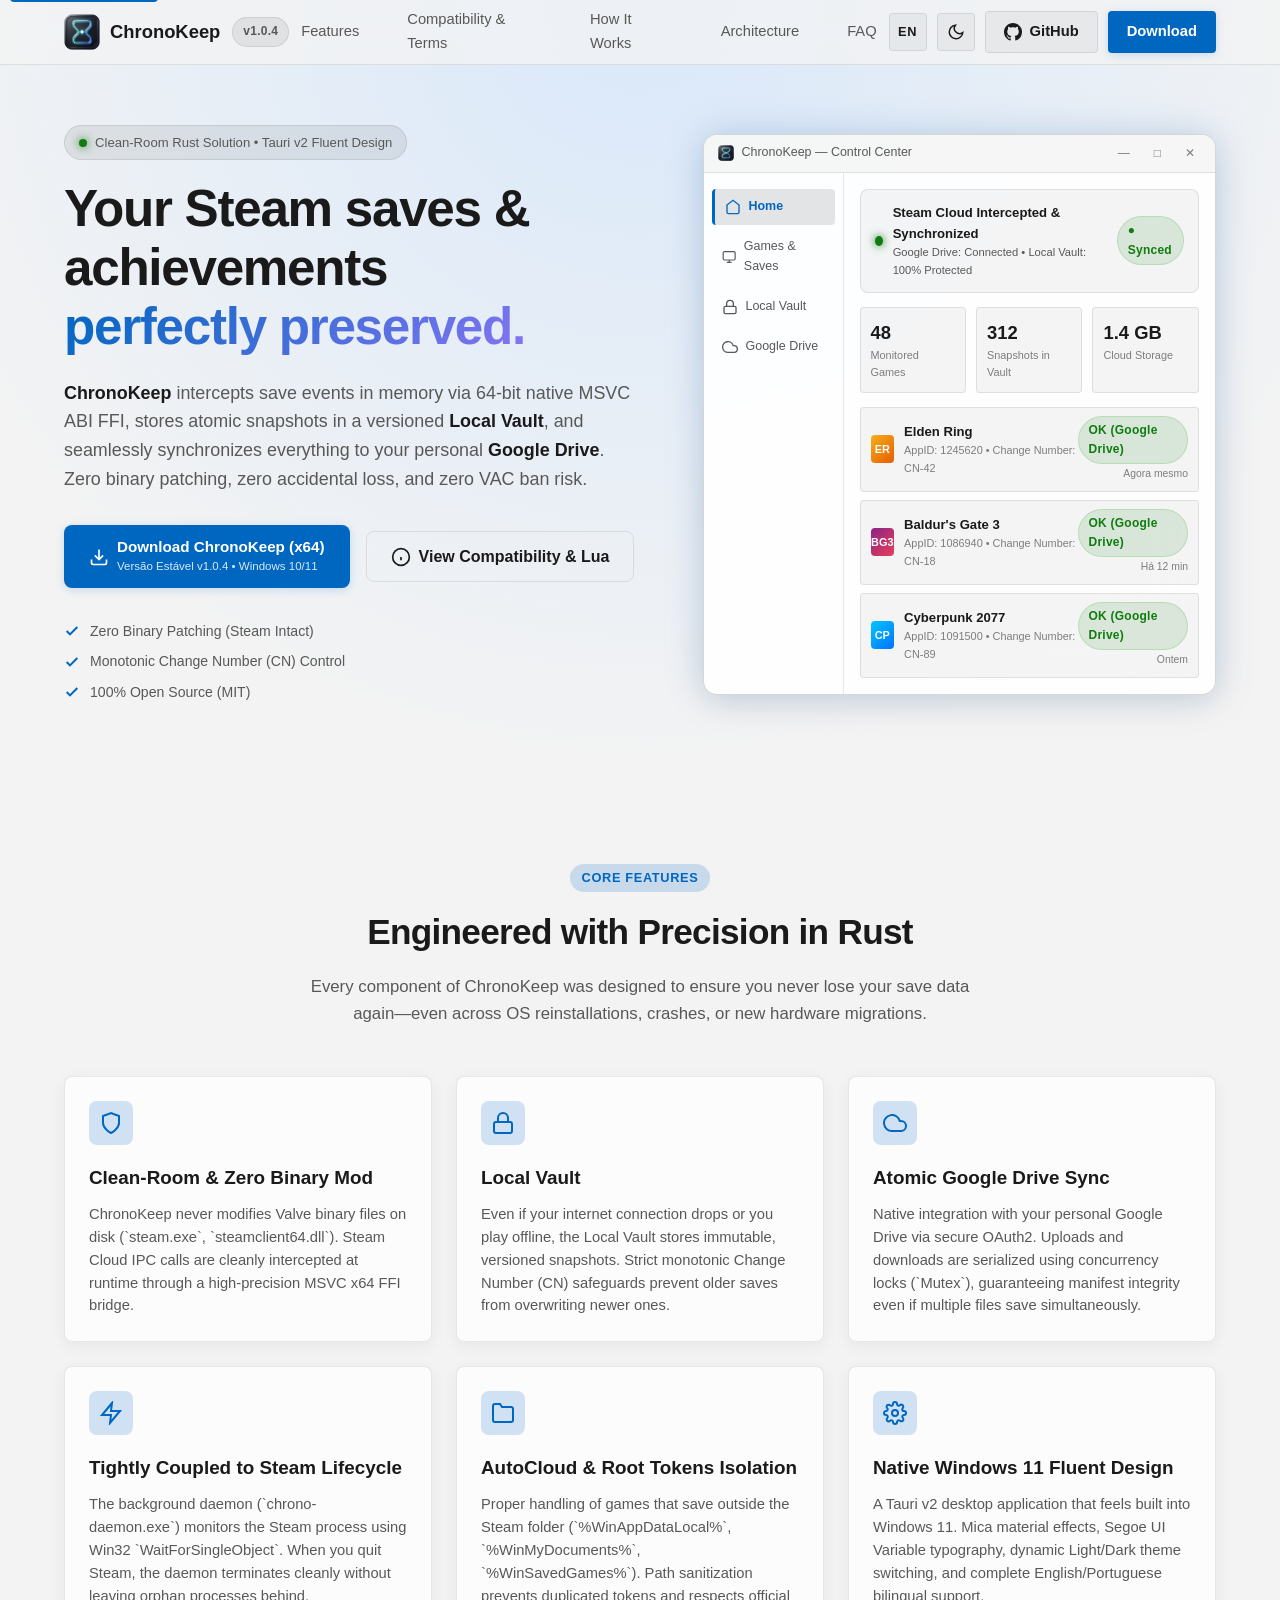
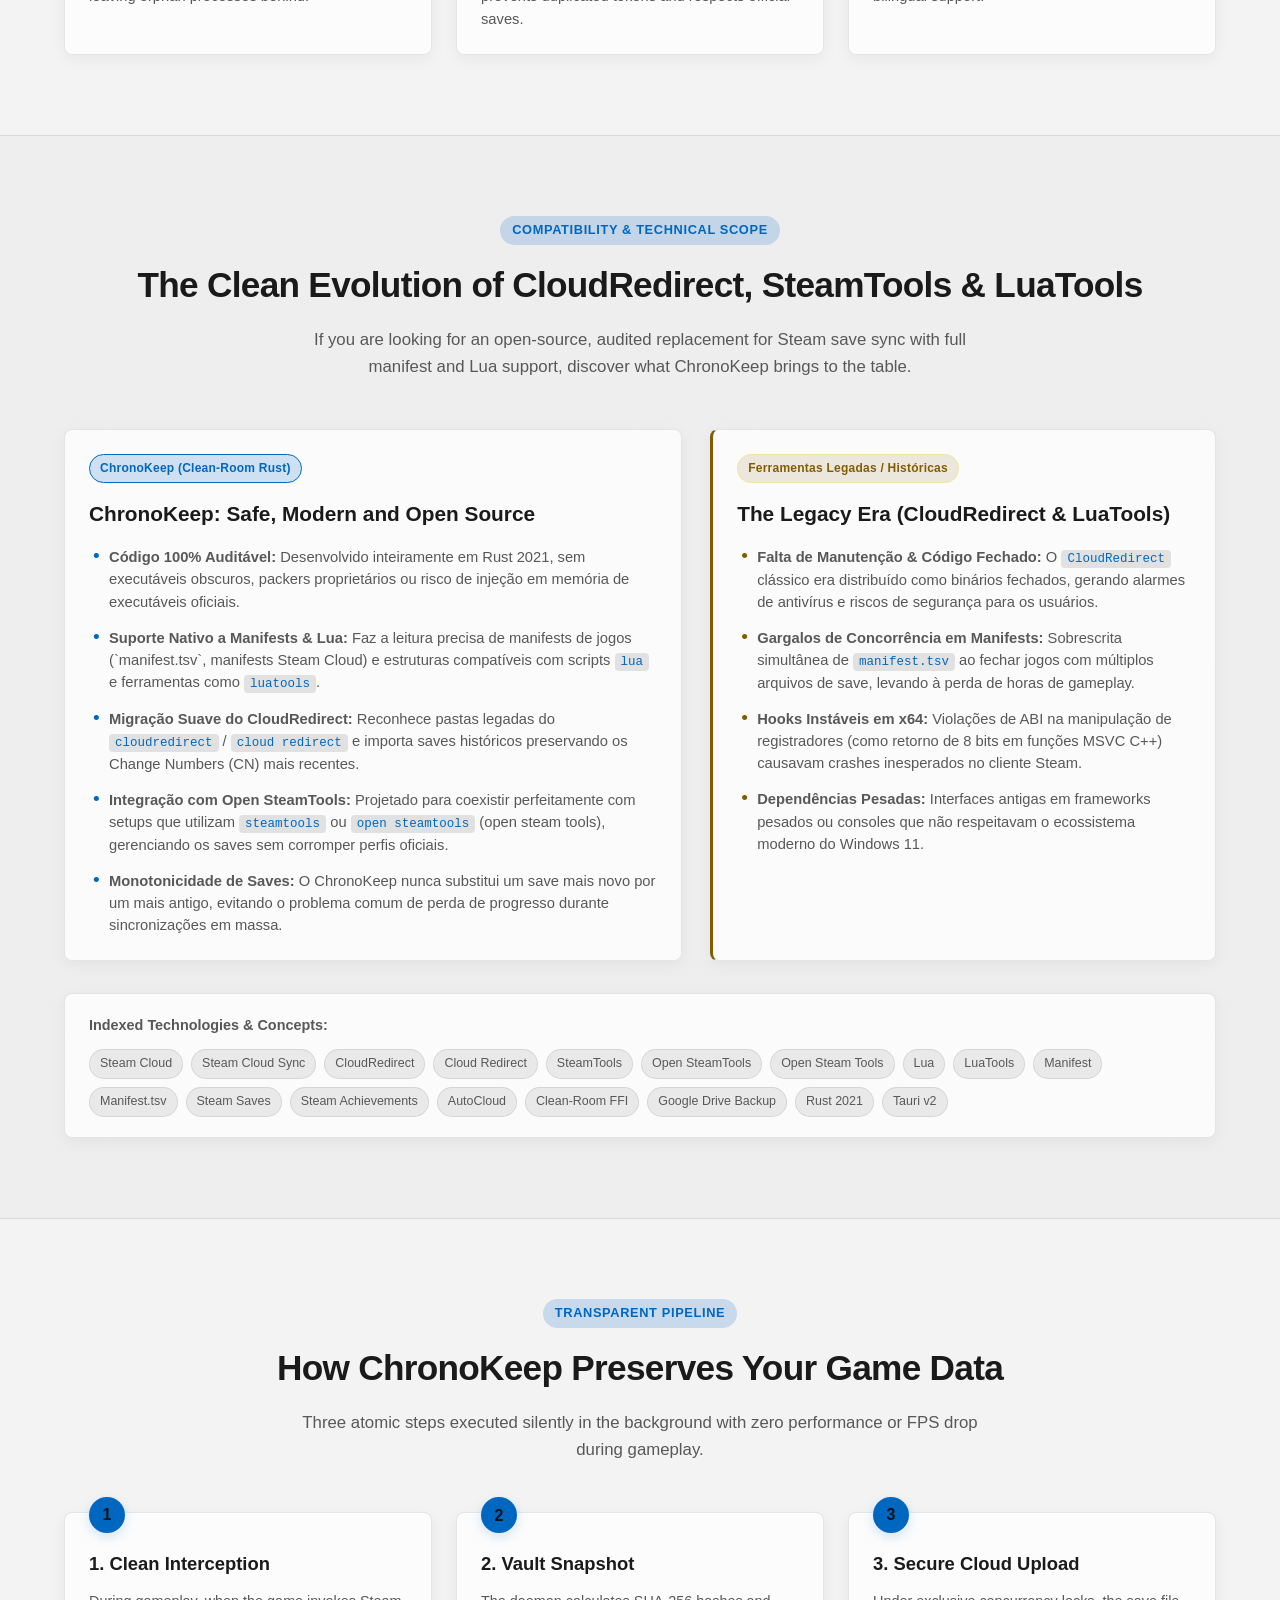
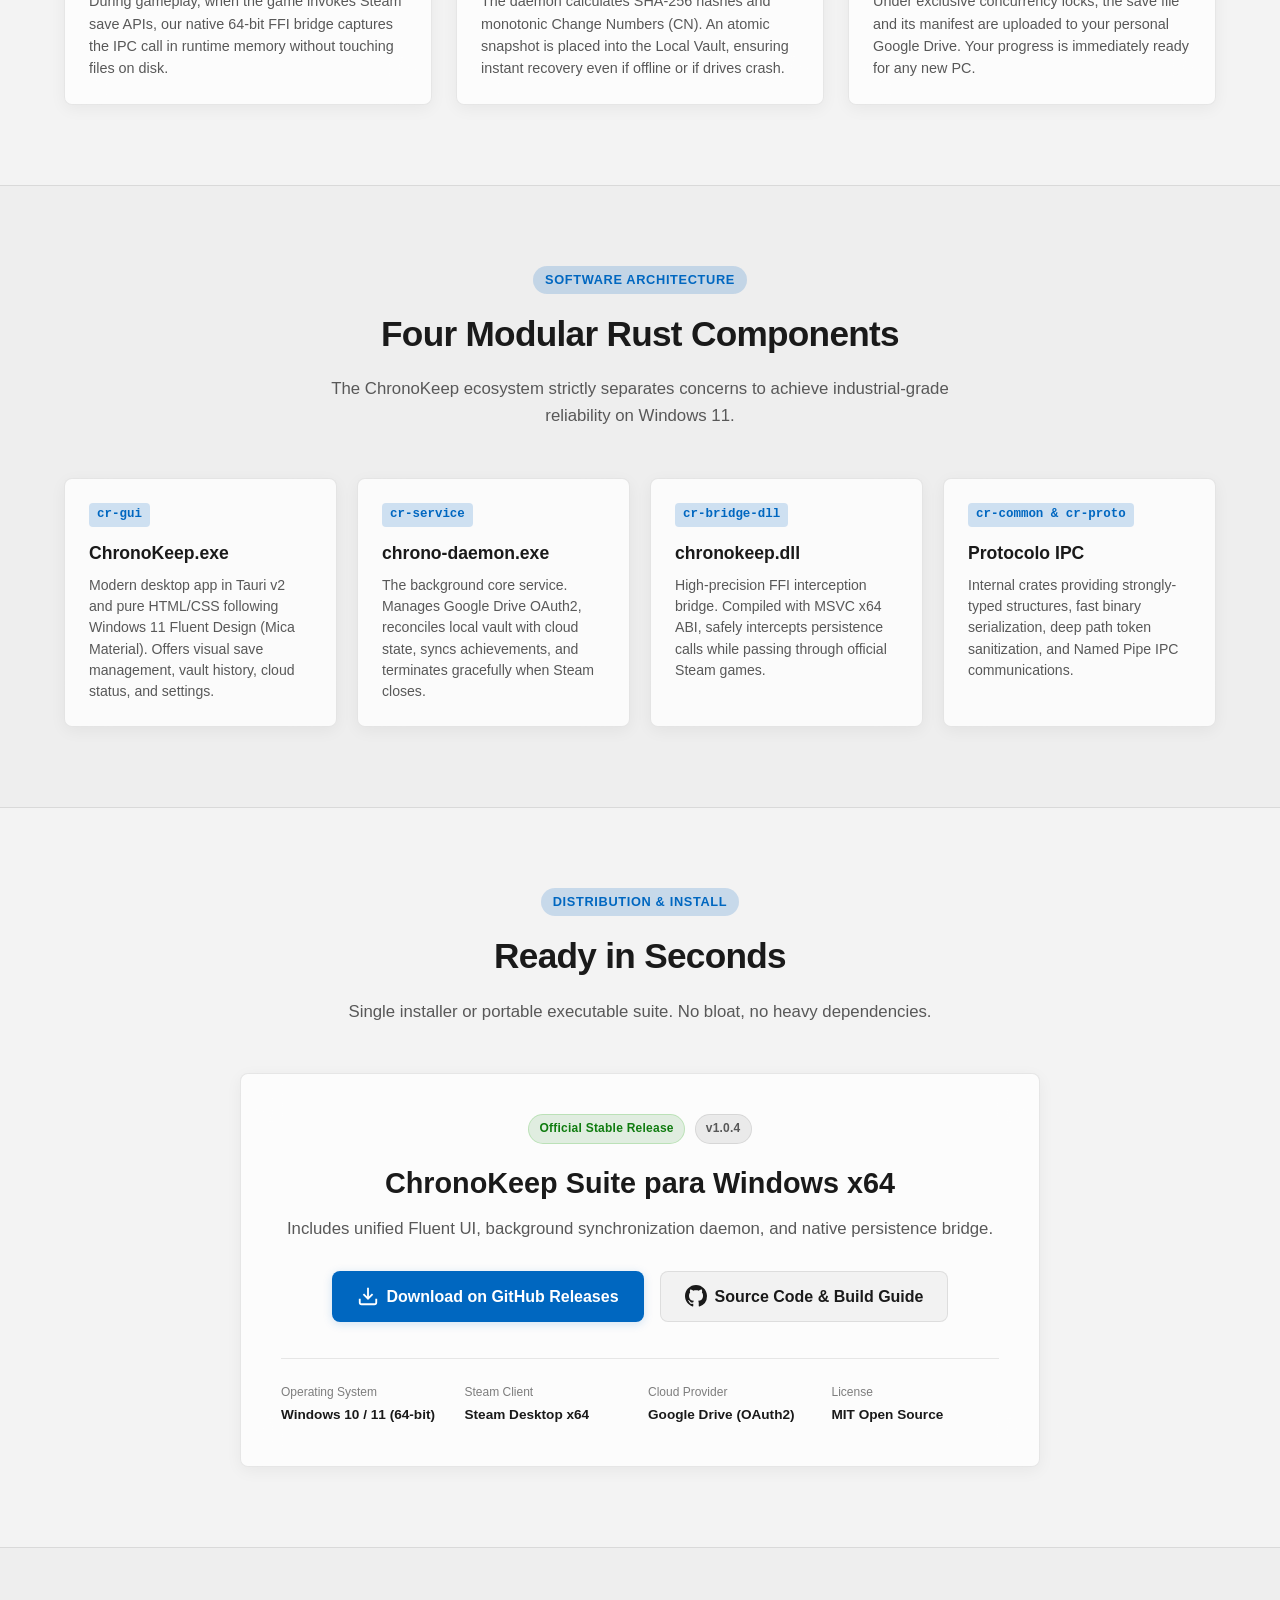
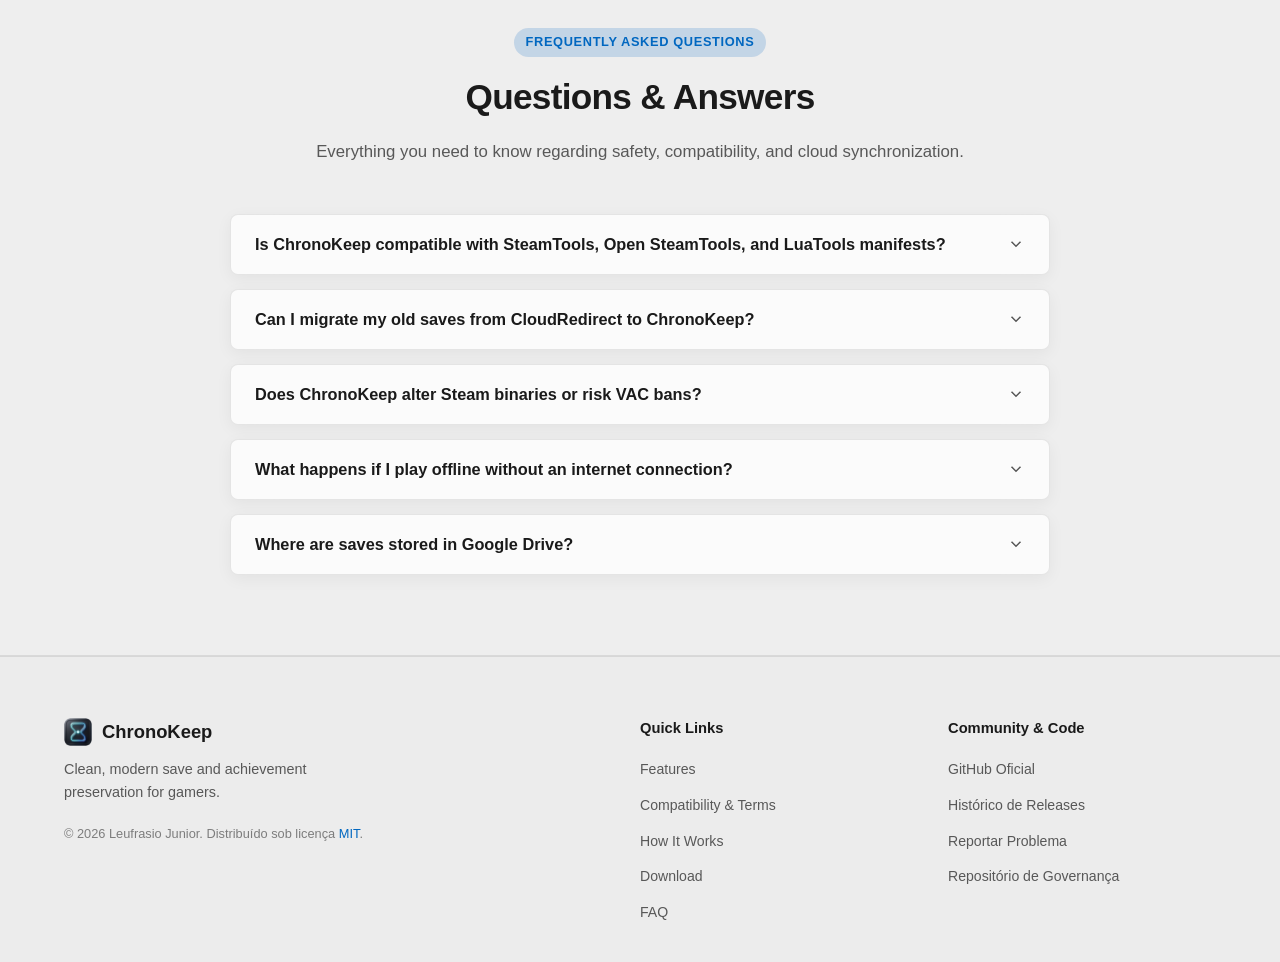
==== index.html @ 180314b5 "feat(pages): initialize ChronoKeep landing page with Fluent Win11 design and SEO metadata" ====
<!DOCTYPE html>
<html lang="pt-BR" data-theme="dark">
<head>
  <meta charset="UTF-8">
  <meta name="viewport" content="width=device-width, initial-scale=1.0">
  
  <!-- SEO Primary Meta Tags -->
  <title>ChronoKeep — Preservação & Sincronização Steam Cloud | Alternativa Aberta a CloudRedirect, SteamTools e LuaTools</title>
  <meta name="title" content="ChronoKeep — Preservação & Sincronização Steam Cloud | Alternativa Aberta a CloudRedirect, SteamTools e LuaTools">
  <meta name="description" content="ChronoKeep é a solução limpa e moderna em Rust para sincronização e preservação de saves da Steam Cloud e conquistas. Alternativa open-source a CloudRedirect, SteamTools, Open SteamTools e LuaTools com suporte a scripts Lua, manifests e Google Drive.">
  <meta name="keywords" content="ChronoKeep, steam cloud, steam cloud sync, salvar jogos steam, cloudredirect, cloud redirect, steamtools, open steamtools, open steam tools, luatools, lua, manifest, manifest.tsv, steam save manager, backup steam cloud, conquistas steam, rust tauri, clean-room steam bridge">
  <meta name="author" content="Leufrasio Junior">
  <meta name="robots" content="index, follow, max-image-preview:large, max-snippet:-1, max-video-preview:-1">
  <link rel="canonical" href="https://leufrasiojunior.github.io/ChronoKeep/">

  <!-- Open Graph / Facebook -->
  <meta property="og:type" content="website">
  <meta property="og:url" content="https://leufrasiojunior.github.io/ChronoKeep/">
  <meta property="og:title" content="ChronoKeep — Preservação & Sincronização Steam Cloud">
  <meta property="og:description" content="Sincronize e preserve saves e conquistas da Steam com total segurança. Alternativa moderna e clean-room a CloudRedirect e SteamTools. 100% Rust, Cofre Local e Google Drive.">
  <meta property="og:image" content="https://leufrasiojunior.github.io/ChronoKeep/app-logo.png">

  <!-- Twitter Cards -->
  <meta name="twitter:card" content="summary_large_image">
  <meta name="twitter:url" content="https://leufrasiojunior.github.io/ChronoKeep/">
  <meta name="twitter:title" content="ChronoKeep — Steam Cloud Save & Achievement Sync">
  <meta name="twitter:description" content="Clean-room Steam Cloud and local save preservation. Open-source alternative to legacy CloudRedirect, Open SteamTools, and LuaTools.">
  <meta name="twitter:image" content="https://leufrasiojunior.github.io/ChronoKeep/app-logo.png">

  <!-- Favicon -->
  <link rel="icon" type="image/x-icon" href="favicon.ico">
  <link rel="apple-touch-icon" href="app-logo.png">

  <!-- Stylesheet -->
  <link rel="stylesheet" href="styles.css">

  <!-- Structured Data (JSON-LD) for Google Search Rich Results -->
  <script type="application/ld+json">
  {
    "@context": "https://schema.org",
    "@type": "SoftwareApplication",
    "name": "ChronoKeep",
    "operatingSystem": "Windows 10, Windows 11 (64-bit)",
    "applicationCategory": "UtilitiesApplication",
    "offers": {
      "@type": "Offer",
      "price": "0",
      "priceCurrency": "USD"
    },
    "description": "Clean-room Steam Cloud save and achievement synchronization suite developed in Rust and Tauri v2. Modern open-source alternative to CloudRedirect, Open SteamTools, and LuaTools with Lua manifest parsing and Google Drive cloud backup.",
    "softwareVersion": "1.0.4",
    "license": "https://opensource.org/licenses/MIT",
    "url": "https://leufrasiojunior.github.io/ChronoKeep/",
    "downloadUrl": "https://github.com/leufrasiojunior/ChronoKeep/releases/latest",
    "author": {
      "@type": "Person",
      "name": "Leufrasio Junior",
      "url": "https://github.com/leufrasiojunior"
    },
    "keywords": "steam cloud sync, cloudredirect alternative, steamtools, open steamtools, luatools, lua manifest, savegame backup, rust, tauri"
  }
  </script>
</head>
<body class="mica-bg">
  <!-- Skip to content for accessibility -->
  <a href="#main-content" class="skip-link" data-i18n="nav.skip">Pular para o conteúdo</a>

  <!-- Top Glassmorphic Navigation -->
  <header class="navbar-wrapper">
    <nav class="navbar" aria-label="Navegação Principal">
      <div class="nav-brand">
        <a href="#" class="brand-link" aria-label="ChronoKeep Home">
          <img src="app-logo.png" alt="ChronoKeep Logo" class="brand-logo" width="36" height="36">
          <span class="brand-text">ChronoKeep</span>
        </a>
        <span class="badge badge-subtle" id="nav-release-tag">v1.0.4</span>
      </div>

      <div class="nav-links" id="nav-links">
        <a href="#features" class="nav-link" data-i18n="nav.features">Recursos</a>
        <a href="#compatibility" class="nav-link" data-i18n="nav.compatibility">Compatibilidade & Termos</a>
        <a href="#how-it-works" class="nav-link" data-i18n="nav.how_it_works">Como Funciona</a>
        <a href="#architecture" class="nav-link" data-i18n="nav.architecture">Arquitetura</a>
        <a href="#faq" class="nav-link" data-i18n="nav.faq">FAQ</a>
      </div>

      <div class="nav-actions">
        <!-- Language Switcher -->
        <button id="lang-toggle-btn" class="icon-btn" title="Mudar Idioma / Change Language" aria-label="Mudar Idioma">
          <span class="lang-flag" id="lang-current-label">PT</span>
        </button>

        <!-- Theme Toggle -->
        <button id="theme-toggle-btn" class="icon-btn" title="Alternar Tema Claro/Escuro" aria-label="Alternar Tema">
          <svg class="theme-icon-sun" width="18" height="18" viewBox="0 0 24 24" fill="none" stroke="currentColor" stroke-width="2">
            <circle cx="12" cy="12" r="5"></circle>
            <line x1="12" y1="1" x2="12" y2="3"></line>
            <line x1="12" y1="21" x2="12" y2="23"></line>
            <line x1="4.22" y1="4.22" x2="5.64" y2="5.64"></line>
            <line x1="18.36" y1="18.36" x2="19.78" y2="19.78"></line>
            <line x1="1" y1="12" x2="3" y2="12"></line>
            <line x1="21" y1="12" x2="23" y2="12"></line>
            <line x1="4.22" y1="19.78" x2="5.64" y2="18.36"></line>
            <line x1="18.36" y1="5.64" x2="19.78" y2="4.22"></line>
          </svg>
          <svg class="theme-icon-moon" width="18" height="18" viewBox="0 0 24 24" fill="none" stroke="currentColor" stroke-width="2">
            <path d="M21 12.79A9 9 0 1 1 11.21 3 7 7 0 0 0 21 12.79z"></path>
          </svg>
        </button>

        <!-- GitHub Repo & Stars -->
        <a href="https://github.com/leufrasiojunior/ChronoKeep" target="_blank" rel="noopener noreferrer" class="btn btn-secondary btn-icon-only-mobile" title="Repositório no GitHub">
          <svg width="18" height="18" viewBox="0 0 24 24" fill="currentColor">
            <path d="M12 0C5.37 0 0 5.37 0 12c0 5.31 3.435 9.795 8.205 11.385.6.105.825-.255.825-.57 0-.285-.015-1.23-.015-2.235-3.015.555-3.795-.735-4.035-1.41-.135-.345-.72-1.41-1.23-1.695-.42-.225-1.02-.78-.015-.795.945-.015 1.62.87 1.845 1.23 1.08 1.815 2.805 1.305 3.495.99.105-.78.42-1.305.765-1.605-2.67-.3-5.46-1.335-5.46-5.925 0-1.305.465-2.385 1.23-3.225-.12-.3-.54-1.53.12-3.18 0 0 1.005-.315 3.3 1.23.96-.27 1.98-.405 3-.405s2.04.135 3 .405c2.295-1.56 3.3-1.23 3.3-1.23.66 1.65.24 2.88.12 3.18.765.84 1.23 1.905 1.23 3.225 0 4.605-2.805 5.625-5.475 5.925.435.375.81 1.095.81 2.22 0 1.605-.015 2.895-.015 3.3 0 .315.225.69.825.57A12.02 12.02 0 0 0 24 12c0-6.63-5.37-12-12-12z"/>
          </svg>
          <span class="btn-text">GitHub</span>
        </a>

        <!-- Download Action -->
        <a href="#download" class="btn btn-primary" data-i18n="nav.download">Baixar</a>

        <!-- Mobile Menu Hamburger -->
        <button id="mobile-menu-btn" class="icon-btn mobile-only" aria-label="Abrir Menu">
          <svg width="22" height="22" viewBox="0 0 24 24" fill="none" stroke="currentColor" stroke-width="2">
            <line x1="3" y1="12" x2="21" y2="12"></line>
            <line x1="3" y1="6" x2="21" y2="6"></line>
            <line x1="3" y1="18" x2="21" y2="18"></line>
          </svg>
        </button>
      </div>
    </nav>
  </header>

  <main id="main-content">
    <!-- Hero Section -->
    <section class="hero-section">
      <div class="container hero-container">
        <div class="hero-content">
          <div class="hero-pill-badge">
            <span class="status-dot"></span>
            <span data-i18n="hero.pill">Solução Clean-Room em Rust • Tauri v2 Fluent Design</span>
          </div>
          
          <h1 class="hero-title">
            <span data-i18n="hero.title_part1">Seus saves e conquistas da Steam</span>
            <span class="gradient-text" data-i18n="hero.title_part2">preservados com perfeição.</span>
          </h1>

          <p class="hero-description" data-i18n="hero.desc">
            O <strong>ChronoKeep</strong> intercepta eventos de salvamento em memória via ABI FFI x64, armazena snapshots atômicos em um <strong>Cofre Local</strong> versionado e sincroniza tudo com seu <strong>Google Drive</strong>. Sem modificar arquivos da Steam, sem perdas acidentais e sem risco de ban.
          </p>

          <div class="hero-cta-group">
            <a href="https://github.com/leufrasiojunior/ChronoKeep/releases/latest" id="hero-download-btn" class="btn btn-primary btn-lg" target="_blank" rel="noopener">
              <svg width="20" height="20" viewBox="0 0 24 24" fill="none" stroke="currentColor" stroke-width="2">
                <path d="M21 15v4a2 2 0 0 1-2 2H5a2 2 0 0 1-2-2v-4"></path>
                <polyline points="7 10 12 15 17 10"></polyline>
                <line x1="12" y1="15" x2="12" y2="3"></line>
              </svg>
              <div class="btn-double-text">
                <span class="btn-label" data-i18n="hero.btn_download">Baixar ChronoKeep (x64)</span>
                <span class="btn-subtext" id="hero-version-text">Versão Estável v1.0.4 • Windows 10/11</span>
              </div>
            </a>

            <a href="#compatibility" class="btn btn-subtle btn-lg">
              <svg width="20" height="20" viewBox="0 0 24 24" fill="none" stroke="currentColor" stroke-width="2">
                <circle cx="12" cy="12" r="10"></circle>
                <line x1="12" y1="16" x2="12" y2="12"></line>
                <line x1="12" y1="8" x2="12.01" y2="8"></line>
              </svg>
              <span data-i18n="hero.btn_learn">Ver Compatibilidade & Lua</span>
            </a>
          </div>

          <div class="hero-highlights">
            <div class="highlight-item">
              <svg class="check-icon" width="16" height="16" viewBox="0 0 24 24" fill="none" stroke="currentColor" stroke-width="3">
                <polyline points="20 6 9 17 4 12"></polyline>
              </svg>
              <span data-i18n="hero.check1">Zero Binary Patching (Steam Intacta)</span>
            </div>
            <div class="highlight-item">
              <svg class="check-icon" width="16" height="16" viewBox="0 0 24 24" fill="none" stroke="currentColor" stroke-width="3">
                <polyline points="20 6 9 17 4 12"></polyline>
              </svg>
              <span data-i18n="hero.check2">Controle Monotônico de Versão (CN)</span>
            </div>
            <div class="highlight-item">
              <svg class="check-icon" width="16" height="16" viewBox="0 0 24 24" fill="none" stroke="currentColor" stroke-width="3">
                <polyline points="20 6 9 17 4 12"></polyline>
              </svg>
              <span data-i18n="hero.check3">100% Open Source (MIT)</span>
            </div>
          </div>
        </div>

        <!-- Windows 11 Fluent App Window Mockup -->
        <div class="hero-visual" aria-hidden="true">
          <div class="fluent-window-frame">
            <!-- Win11 Titlebar -->
            <div class="window-titlebar">
              <div class="window-info">
                <img src="app-logo.png" alt="" class="window-logo">
                <span class="window-title" data-i18n="mockup.title">ChronoKeep — Painel de Controle</span>
              </div>
              <div class="window-controls">
                <span class="control-btn minimize">―</span>
                <span class="control-btn maximize">□</span>
                <span class="control-btn close">✕</span>
              </div>
            </div>

            <!-- Win11 App Content Inside Mockup -->
            <div class="window-body">
              <!-- Left Sidebar -->
              <aside class="mockup-sidebar">
                <div class="mockup-nav-item active">
                  <svg width="16" height="16" viewBox="0 0 24 24" fill="none" stroke="currentColor" stroke-width="2">
                    <path d="M3 9l9-7 9 7v11a2 2 0 0 1-2 2H5a2 2 0 0 1-2-2z"></path>
                  </svg>
                  <span data-i18n="mockup.tab_home">Início</span>
                </div>
                <div class="mockup-nav-item">
                  <svg width="16" height="16" viewBox="0 0 24 24" fill="none" stroke="currentColor" stroke-width="2">
                    <rect x="2" y="3" width="20" height="14" rx="2" ry="2"></rect>
                    <line x1="8" y1="21" x2="16" y2="21"></line>
                    <line x1="12" y1="17" x2="12" y2="21"></line>
                  </svg>
                  <span data-i18n="mockup.tab_games">Jogos & Saves</span>
                </div>
                <div class="mockup-nav-item">
                  <svg width="16" height="16" viewBox="0 0 24 24" fill="none" stroke="currentColor" stroke-width="2">
                    <rect x="3" y="11" width="18" height="11" rx="2" ry="2"></rect>
                    <path d="M7 11V7a5 5 0 0 1 10 0v4"></path>
                  </svg>
                  <span data-i18n="mockup.tab_vault">Cofre Local</span>
                </div>
                <div class="mockup-nav-item">
                  <svg width="16" height="16" viewBox="0 0 24 24" fill="none" stroke="currentColor" stroke-width="2">
                    <path d="M18 10h-1.26A8 8 0 1 0 9 20h9a5 5 0 0 0 0-10z"></path>
                  </svg>
                  <span data-i18n="mockup.tab_cloud">Google Drive</span>
                </div>
              </aside>

              <!-- Main View -->
              <div class="mockup-main">
                <!-- Status Banner -->
                <div class="mockup-banner">
                  <div class="banner-status">
                    <span class="status-indicator-live"></span>
                    <div>
                      <div class="banner-title" data-i18n="mockup.status_title">Steam Cloud Interceptada & Sincronizada</div>
                      <div class="banner-sub" data-i18n="mockup.status_sub">Google Drive: Conectado • Cofre Local: 100% Protegido</div>
                    </div>
                  </div>
                  <span class="badge badge-success" data-i18n="mockup.status_synced">● Sincronizado</span>
                </div>

                <!-- Stats Cards Row -->
                <div class="mockup-stats-row">
                  <div class="stat-card">
                    <span class="stat-number">48</span>
                    <span class="stat-label" data-i18n="mockup.stat_games">Jogos Monitorados</span>
                  </div>
                  <div class="stat-card">
                    <span class="stat-number">312</span>
                    <span class="stat-label" data-i18n="mockup.stat_snapshots">Snapshots no Cofre</span>
                  </div>
                  <div class="stat-card">
                    <span class="stat-number">1.4 GB</span>
                    <span class="stat-label" data-i18n="mockup.stat_cloud">Espaço em Nuvem</span>
                  </div>
                </div>

                <!-- Game Items List -->
                <div class="mockup-games-list">
                  <div class="mockup-game-row">
                    <div class="game-info">
                      <div class="game-avatar game-avatar-1">ER</div>
                      <div>
                        <div class="game-name">Elden Ring</div>
                        <div class="game-meta">AppID: 1245620 • Change Number: CN-42</div>
                      </div>
                    </div>
                    <div class="game-sync-state">
                      <span class="badge badge-success">OK (Google Drive)</span>
                      <span class="game-time">Agora mesmo</span>
                    </div>
                  </div>

                  <div class="mockup-game-row">
                    <div class="game-info">
                      <div class="game-avatar game-avatar-2">BG3</div>
                      <div>
                        <div class="game-name">Baldur's Gate 3</div>
                        <div class="game-meta">AppID: 1086940 • Change Number: CN-18</div>
                      </div>
                    </div>
                    <div class="game-sync-state">
                      <span class="badge badge-success">OK (Google Drive)</span>
                      <span class="game-time">Há 12 min</span>
                    </div>
                  </div>

                  <div class="mockup-game-row">
                    <div class="game-info">
                      <div class="game-avatar game-avatar-3">CP</div>
                      <div>
                        <div class="game-name">Cyberpunk 2077</div>
                        <div class="game-meta">AppID: 1091500 • Change Number: CN-89</div>
                      </div>
                    </div>
                    <div class="game-sync-state">
                      <span class="badge badge-success">OK (Google Drive)</span>
                      <span class="game-time">Ontem</span>
                    </div>
                  </div>
                </div>
              </div>
            </div>
          </div>
        </div>
      </div>
    </section>

    <!-- Key Features Section -->
    <section class="section" id="features">
      <div class="container">
        <div class="section-header text-center">
          <span class="section-pill" data-i18n="features.pill">Funcionalidades Essenciais</span>
          <h2 class="section-title" data-i18n="features.title">Desenvolvido com Rigor de Engenharia em Rust</h2>
          <p class="section-desc" data-i18n="features.desc">
            Cada detalhe do ChronoKeep foi projetado para garantir que você nunca mais perca um savegame, mesmo após formatações, falhas de sistema ou trocas de hardware.
          </p>
        </div>

        <div class="features-grid">
          <div class="fluent-card feature-card">
            <div class="feature-icon-wrapper">
              <svg width="24" height="24" viewBox="0 0 24 24" fill="none" stroke="currentColor" stroke-width="2">
                <path d="M12 22s8-4 8-10V5l-8-3-8 3v7c0 6 8 10 8 10z"></path>
              </svg>
            </div>
            <h3 class="feature-title" data-i18n="features.cleanroom_title">Clean-Room & Zero Modificações</h3>
            <p class="feature-text" data-i18n="features.cleanroom_desc">
              O ChronoKeep não modifica arquivos binários da Valve no disco (`steam.exe`, `steamclient64.dll`). As chamadas de IPC do Steam Cloud são interceptadas em tempo de execução via ponte FFI ABI MSVC x64 de alta fidelidade.
            </p>
          </div>

          <div class="fluent-card feature-card">
            <div class="feature-icon-wrapper">
              <svg width="24" height="24" viewBox="0 0 24 24" fill="none" stroke="currentColor" stroke-width="2">
                <rect x="3" y="11" width="18" height="11" rx="2" ry="2"></rect>
                <path d="M7 11V7a5 5 0 0 1 10 0v4"></path>
              </svg>
            </div>
            <h3 class="feature-title" data-i18n="features.vault_title">Cofre Local (Local Vault)</h3>
            <p class="feature-text" data-i18n="features.vault_desc">
              Mesmo que a sua conexão caia ou você jogue em modo offline, o Cofre Local guarda snapshots versionados e imutáveis de cada save. O controle monotônico de Change Number (CN) impede que um arquivo antigo sobrescreva um mais recente.
            </p>
          </div>

          <div class="fluent-card feature-card">
            <div class="feature-icon-wrapper">
              <svg width="24" height="24" viewBox="0 0 24 24" fill="none" stroke="currentColor" stroke-width="2">
                <path d="M18 10h-1.26A8 8 0 1 0 9 20h9a5 5 0 0 0 0-10z"></path>
              </svg>
            </div>
            <h3 class="feature-title" data-i18n="features.gdrive_title">Sincronização Atômica Google Drive</h3>
            <p class="feature-text" data-i18n="features.gdrive_desc">
              Integração nativa com sua conta pessoal do Google Drive via OAuth2 seguro. Uploads e downloads são serializados com travas de concorrência (`Mutex`), garantindo integridade de manifests mesmo se o jogo salvar múltiplos arquivos em rajada.
            </p>
          </div>

          <div class="fluent-card feature-card">
            <div class="feature-icon-wrapper">
              <svg width="24" height="24" viewBox="0 0 24 24" fill="none" stroke="currentColor" stroke-width="2">
                <polygon points="13 2 3 14 12 14 11 22 21 10 12 10 13 2"></polygon>
              </svg>
            </div>
            <h3 class="feature-title" data-i18n="features.lifecycle_title">Ciclo de Vida Acoplado à Steam</h3>
            <p class="feature-text" data-i18n="features.lifecycle_desc">
              O daemon em segundo plano (`chrono-daemon.exe`) monitora o processo do Steam via Win32 `WaitForSingleObject`. Quando você fecha a Steam, o daemon fecha silenciosamente sem deixar processos zumbis consumindo bateria ou memória.
            </p>
          </div>

          <div class="fluent-card feature-card">
            <div class="feature-icon-wrapper">
              <svg width="24" height="24" viewBox="0 0 24 24" fill="none" stroke="currentColor" stroke-width="2">
                <path d="M22 19a2 2 0 0 1-2 2H4a2 2 0 0 1-2-2V5a2 2 0 0 1 2-2h5l2 3h9a2 2 0 0 1 2 2z"></path>
              </svg>
            </div>
            <h3 class="feature-title" data-i18n="features.autocloud_title">Isolamento AutoCloud & Root Tokens</h3>
            <p class="feature-text" data-i18n="features.autocloud_desc">
              Tratamento correto de caminhos de jogos que salvam fora da pasta Steam (`%WinAppDataLocal%`, `%WinMyDocuments%`, `%WinSavedGames%`). Sanitização profunda de caminhos impede duplicações e respeita saves oficiais da sua conta.
            </p>
          </div>

          <div class="fluent-card feature-card">
            <div class="feature-icon-wrapper">
              <svg width="24" height="24" viewBox="0 0 24 24" fill="none" stroke="currentColor" stroke-width="2">
                <circle cx="12" cy="12" r="3"></circle>
                <path d="M19.4 15a1.65 1.65 0 0 0 .33 1.82l.06.06a2 2 0 0 1 0 2.83 2 2 0 0 1-2.83 0l-.06-.06a1.65 1.65 0 0 0-1.82-.33 1.65 1.65 0 0 0-1 1.51V21a2 2 0 0 1-2 2 2 2 0 0 1-2-2v-.09A1.65 1.65 0 0 0 9 19.4a1.65 1.65 0 0 0-1.82.33l-.06.06a2 2 0 0 1-2.83 0 2 2 0 0 1 0-2.83l.06-.06a1.65 1.65 0 0 0 .33-1.82 1.65 1.65 0 0 0-1.51-1H3a2 2 0 0 1-2-2 2 2 0 0 1 2-2h.09A1.65 1.65 0 0 0 4.6 9a1.65 1.65 0 0 0-.33-1.82l-.06-.06a2 2 0 0 1 0-2.83 2 2 0 0 1 2.83 0l.06.06a1.65 1.65 0 0 0 1.82.33H9a1.65 1.65 0 0 0 1-1.51V3a2 2 0 0 1 2-2 2 2 0 0 1 2 2v.09a1.65 1.65 0 0 0 1 1.51 1.65 1.65 0 0 0 1.82-.33l.06-.06a2 2 0 0 1 2.83 0 2 2 0 0 1 0 2.83l-.06.06a1.65 1.65 0 0 0-.33 1.82V9a1.65 1.65 0 0 0 1.51 1H21a2 2 0 0 1 2 2 2 2 0 0 1-2 2h-.09a1.65 1.65 0 0 0-1.51 1z"></path>
              </svg>
            </div>
            <h3 class="feature-title" data-i18n="features.ui_title">Fluent Design Windows 11 Nativo</h3>
            <p class="feature-text" data-i18n="features.ui_desc">
              Uma interface desktop em Tauri v2 que parece ter vindo embutida no Windows 11. Efeitos Mica, fontes Segoe UI Variable, tema dinâmico Claro/Escuro e suporte bilingue completo em português brasileiro e inglês.
            </p>
          </div>
        </div>
      </div>
    </section>

    <!-- Compatibility & SEO Section: CloudRedirect, SteamTools, Open SteamTools, Lua, Manifests -->
    <section class="section section-alt" id="compatibility">
      <div class="container">
        <div class="section-header text-center">
          <span class="section-pill" data-i18n="compat.pill">Compatibilidade & Termos Técnicos</span>
          <h2 class="section-title" data-i18n="compat.title">A Evolução Limpa de CloudRedirect, SteamTools e LuaTools</h2>
          <p class="section-desc" data-i18n="compat.desc">
            Se você buscava por alternativas transparentes e auditadas para sincronização de jogos da Steam com suporte a manifests e Lua, conheça as vantagens do ChronoKeep.
          </p>
        </div>

        <div class="comparison-grid">
          <div class="fluent-card comparison-card">
            <div class="badge badge-accent">ChronoKeep (Clean-Room Rust)</div>
            <h3 class="compat-heading" data-i18n="compat.ck_title">ChronoKeep: Seguro, Moderno e Aberto</h3>
            <ul class="compat-list">
              <li>
                <strong>Código 100% Auditável:</strong> Desenvolvido inteiramente em Rust 2021, sem executáveis obscuros, packers proprietários ou risco de injeção em memória de executáveis oficiais.
              </li>
              <li>
                <strong>Suporte Nativo a Manifests & Lua:</strong> Faz a leitura precisa de manifests de jogos (`manifest.tsv`, manifests Steam Cloud) e estruturas compatíveis com scripts <code>lua</code> e ferramentas como <code>luatools</code>.
              </li>
              <li>
                <strong>Migração Suave do CloudRedirect:</strong> Reconhece pastas legadas do <code>cloudredirect</code> / <code>cloud redirect</code> e importa saves históricos preservando os Change Numbers (CN) mais recentes.
              </li>
              <li>
                <strong>Integração com Open SteamTools:</strong> Projetado para coexistir perfeitamente com setups que utilizam <code>steamtools</code> ou <code>open steamtools</code> (open steam tools), gerenciando os saves sem corromper perfis oficiais.
              </li>
              <li>
                <strong>Monotonicidade de Saves:</strong> O ChronoKeep nunca substitui um save mais novo por um mais antigo, evitando o problema comum de perda de progresso durante sincronizações em massa.
              </li>
            </ul>
          </div>

          <div class="fluent-card comparison-card comparison-card-legacy">
            <div class="badge badge-warning">Ferramentas Legadas / Históricas</div>
            <h3 class="compat-heading" data-i18n="compat.legacy_title">O Cenário Anterior (CloudRedirect & LuaTools)</h3>
            <ul class="compat-list">
              <li>
                <strong>Falta de Manutenção & Código Fechado:</strong> O <code>CloudRedirect</code> clássico era distribuído como binários fechados, gerando alarmes de antivírus e riscos de segurança para os usuários.
              </li>
              <li>
                <strong>Gargalos de Concorrência em Manifests:</strong> Sobrescrita simultânea de <code>manifest.tsv</code> ao fechar jogos com múltiplos arquivos de save, levando à perda de horas de gameplay.
              </li>
              <li>
                <strong>Hooks Instáveis em x64:</strong> Violações de ABI na manipulação de registradores (como retorno de 8 bits em funções MSVC C++) causavam crashes inesperados no cliente Steam.
              </li>
              <li>
                <strong>Dependências Pesadas:</strong> Interfaces antigas em frameworks pesados ou consoles que não respeitavam o ecossistema moderno do Windows 11.
              </li>
            </ul>
          </div>
        </div>

        <!-- Tag Cloud / Search Terms Box for Transparent SEO -->
        <div class="search-keywords-box fluent-card">
          <h4 class="keywords-title" data-i18n="compat.tags_title">Termos & Tecnologias Cobertas:</h4>
          <div class="tags-container">
            <span class="tag">Steam Cloud</span>
            <span class="tag">Steam Cloud Sync</span>
            <span class="tag">CloudRedirect</span>
            <span class="tag">Cloud Redirect</span>
            <span class="tag">SteamTools</span>
            <span class="tag">Open SteamTools</span>
            <span class="tag">Open Steam Tools</span>
            <span class="tag">Lua</span>
            <span class="tag">LuaTools</span>
            <span class="tag">Manifest</span>
            <span class="tag">Manifest.tsv</span>
            <span class="tag">Steam Saves</span>
            <span class="tag">Steam Achievements</span>
            <span class="tag">AutoCloud</span>
            <span class="tag">Clean-Room FFI</span>
            <span class="tag">Google Drive Backup</span>
            <span class="tag">Rust 2021</span>
            <span class="tag">Tauri v2</span>
          </div>
        </div>
      </div>
    </section>

    <!-- How It Works Section -->
    <section class="section" id="how-it-works">
      <div class="container">
        <div class="section-header text-center">
          <span class="section-pill" data-i18n="how.pill">Fluxo Transparente</span>
          <h2 class="section-title" data-i18n="how.title">Como o ChronoKeep Salva Seus Jogos</h2>
          <p class="section-desc" data-i18n="how.desc">
            Três passos atômicos executados de forma silenciosa e sem impacto na taxa de quadros (FPS) do seu jogo.
          </p>
        </div>

        <div class="steps-grid">
          <div class="step-card fluent-card">
            <div class="step-badge">1</div>
            <h3 class="step-title" data-i18n="how.step1_title">1. Interceptação Limpa</h3>
            <p class="step-text" data-i18n="how.step1_desc">
              Durante o gameplay, quando o jogo chama a API de salvamento da Steam, nossa bridge nativa FFI de 64-bit captura a chamada em tempo de execução sem modificar nenhum byte de arquivo no disco.
            </p>
          </div>

          <div class="step-card fluent-card">
            <div class="step-badge">2</div>
            <h3 class="step-title" data-i18n="how.step2_title">2. Preservação no Cofre</h3>
            <p class="step-text" data-i18n="how.step2_desc">
              O daemon calcula o hash SHA-256 e o Change Number (CN). Um snapshot do save é copiado atomicamente para o Cofre Local, garantindo restauração instantânea mesmo se o disco falhar ou se você estiver offline.
            </p>
          </div>

          <div class="step-card fluent-card">
            <div class="step-badge">3</div>
            <h3 class="step-title" data-i18n="how.step3_title">3. Upload Seguro na Nuvem</h3>
            <p class="step-text" data-i18n="how.step3_desc">
              Em segundo plano e sob travas de concorrência exclusivas, o arquivo e seu manifesto são sincronizados com seu Google Drive pessoal. Seus jogos estarão prontos para qualquer novo PC.
            </p>
          </div>
        </div>
      </div>
    </section>

    <!-- Architecture Section -->
    <section class="section section-alt" id="architecture">
      <div class="container">
        <div class="section-header text-center">
          <span class="section-pill" data-i18n="arch.pill">Arquitetura de Software</span>
          <h2 class="section-title" data-i18n="arch.title">Quatro Componentes Modulares</h2>
          <p class="section-desc" data-i18n="arch.desc">
            O ecossistema ChronoKeep separa responsabilidades de forma estrita para atingir estabilidade industrial e conformidade com o Windows 11.
          </p>
        </div>

        <div class="architecture-grid">
          <div class="fluent-card arch-card">
            <div class="arch-tag">cr-gui</div>
            <h3 class="arch-title">ChronoKeep.exe</h3>
            <p class="arch-desc" data-i18n="arch.gui">
              Interface moderna construída em Tauri v2 com HTML/CSS puro seguindo o Windows 11 Fluent Design (Mica Material). Oferece gerenciamento visual de saves, cofre, status de nuvem e configurações.
            </p>
          </div>

          <div class="fluent-card arch-card">
            <div class="arch-tag">cr-service</div>
            <h3 class="arch-title">chrono-daemon.exe</h3>
            <p class="arch-desc" data-i18n="arch.daemon">
              O cérebro operacional em background. Gerencia o Google Drive, reconcilia o cofre local com a nuvem, sincroniza conquistas e monitora o ciclo de vida do Steam com encerramento automático.
            </p>
          </div>

          <div class="fluent-card arch-card">
            <div class="arch-tag">cr-bridge-dll</div>
            <h3 class="arch-title">chronokeep.dll</h3>
            <p class="arch-desc" data-i18n="arch.bridge">
              Ponte de interceptação FFI de altíssima precisão. Compilada sob ABI MSVC x64, intercepta de forma segura chamadas de persistência sem afetar jogos protegidos por sistemas anti-cheat oficiais.
            </p>
          </div>

          <div class="fluent-card arch-card">
            <div class="arch-tag">cr-common & cr-proto</div>
            <h3 class="arch-title">Protocolo IPC</h3>
            <p class="arch-desc" data-i18n="arch.proto">
              Crates internas com estruturas de dados tipadas, serialização ultrarrápida, sanitização rigorosa de tokens de diretórios (`%AppData%`) e canais de comunicação entre processos por Named Pipes.
            </p>
          </div>
        </div>
      </div>
    </section>

    <!-- Download & Installation Section -->
    <section class="section" id="download">
      <div class="container">
        <div class="section-header text-center">
          <span class="section-pill" data-i18n="dl.pill">Distribuição & Instalação</span>
          <h2 class="section-title" data-i18n="dl.title">Pronto para Usar em Segundos</h2>
          <p class="section-desc" data-i18n="dl.desc">
            Instalação em lote ou executável portátil. Sem instaladores complexos ou pacotes gigantescos.
          </p>
        </div>

        <div class="download-box-wrapper">
          <div class="fluent-card download-card">
            <div class="download-badge-row">
              <span class="badge badge-success" data-i18n="dl.official_badge">Versão Oficial Estável</span>
              <span class="badge badge-subtle" id="dl-tag-badge">v1.0.4</span>
            </div>

            <h3 class="download-product-name">ChronoKeep Suite para Windows x64</h3>
            <p class="download-product-desc" data-i18n="dl.summary">
              Inclui o aplicativo Fluent UI unificado, daemon de sincronização e ponte nativa de persistência.
            </p>

            <div class="download-actions-row">
              <a href="https://github.com/leufrasiojunior/ChronoKeep/releases/latest" id="primary-dl-link" class="btn btn-primary btn-lg" target="_blank" rel="noopener">
                <svg width="22" height="22" viewBox="0 0 24 24" fill="none" stroke="currentColor" stroke-width="2">
                  <path d="M21 15v4a2 2 0 0 1-2 2H5a2 2 0 0 1-2-2v-4"></path>
                  <polyline points="7 10 12 15 17 10"></polyline>
                  <line x1="12" y1="15" x2="12" y2="3"></line>
                </svg>
                <span data-i18n="dl.btn_download_now">Baixar no GitHub Releases</span>
              </a>

              <a href="https://github.com/leufrasiojunior/ChronoKeep" class="btn btn-secondary btn-lg" target="_blank" rel="noopener">
                <svg width="22" height="22" viewBox="0 0 24 24" fill="currentColor">
                  <path d="M12 0C5.37 0 0 5.37 0 12c0 5.31 3.435 9.795 8.205 11.385.6.105.825-.255.825-.57 0-.285-.015-1.23-.015-2.235-3.015.555-3.795-.735-4.035-1.41-.135-.345-.72-1.41-1.23-1.695-.42-.225-1.02-.78-.015-.795.945-.015 1.62.87 1.845 1.23 1.08 1.815 2.805 1.305 3.495.99.105-.78.42-1.305.765-1.605-2.67-.3-5.46-1.335-5.46-5.925 0-1.305.465-2.385 1.23-3.225-.12-.3-.54-1.53.12-3.18 0 0 1.005-.315 3.3 1.23.96-.27 1.98-.405 3-.405s2.04.135 3 .405c2.295-1.56 3.3-1.23 3.3-1.23.66 1.65.24 2.88.12 3.18.765.84 1.23 1.905 1.23 3.225 0 4.605-2.805 5.625-5.475 5.925.435.375.81 1.095.81 2.22 0 1.605-.015 2.895-.015 3.3 0 .315.225.69.825.57A12.02 12.02 0 0 0 24 12c0-6.63-5.37-12-12-12z"/>
                </svg>
                <span data-i18n="dl.btn_source">Código Fonte & Compilação</span>
              </a>
            </div>

            <!-- Requirements details -->
            <div class="dl-requirements-grid">
              <div class="req-item">
                <span class="req-label" data-i18n="dl.req_os">Sistema Operacional</span>
                <span class="req-val">Windows 10 / 11 (64-bit)</span>
              </div>
              <div class="req-item">
                <span class="req-label" data-i18n="dl.req_steam">Steam</span>
                <span class="req-val">Steam Desktop x64</span>
              </div>
              <div class="req-item">
                <span class="req-label" data-i18n="dl.req_cloud">Nuvem Suportada</span>
                <span class="req-val">Google Drive (OAuth2)</span>
              </div>
              <div class="req-item">
                <span class="req-label" data-i18n="dl.req_license">Licença</span>
                <span class="req-val">MIT Open Source</span>
              </div>
            </div>
          </div>
        </div>
      </div>
    </section>

    <!-- FAQ Section -->
    <section class="section section-alt" id="faq">
      <div class="container">
        <div class="section-header text-center">
          <span class="section-pill" data-i18n="faq.pill">Dúvidas Frequentes</span>
          <h2 class="section-title" data-i18n="faq.title">Perguntas & Respostas</h2>
          <p class="section-desc" data-i18n="faq.desc">
            Tudo o que você precisa saber sobre segurança, compatibilidade e funcionamento da sincronização.
          </p>
        </div>

        <div class="faq-accordion">
          <div class="fluent-card faq-item">
            <button class="faq-question" aria-expanded="false">
              <span data-i18n="faq.q1">O ChronoKeep é compatível com manifests de SteamTools, Open SteamTools e LuaTools?</span>
              <svg class="faq-chevron" width="18" height="18" viewBox="0 0 24 24" fill="none" stroke="currentColor" stroke-width="2">
                <polyline points="6 9 12 15 18 9"></polyline>
              </svg>
            </button>
            <div class="faq-answer">
              <p data-i18n="faq.a1">
                Sim! O ChronoKeep foi projetado para ler e interpretar manifests de jogos da Steam (`manifest.tsv`), scripts Lua (`lua` e ecossistema `luatools`) e diretórios customizados. Ele atua como um gerenciador de preservação seguro que funciona perfeitamente ao lado de ferramentas comunitárias abertas como Open SteamTools (`open steam tools` / `steamtools`).
              </p>
            </div>
          </div>

          <div class="fluent-card faq-item">
            <button class="faq-question" aria-expanded="false">
              <span data-i18n="faq.q2">Posso migrar meus saves antigos do CloudRedirect para o ChronoKeep?</span>
              <svg class="faq-chevron" width="18" height="18" viewBox="0 0 24 24" fill="none" stroke="currentColor" stroke-width="2">
                <polyline points="6 9 12 15 18 9"></polyline>
              </svg>
            </button>
            <div class="faq-answer">
              <p data-i18n="faq.a2">
                Sim, a transição é transparente. O ChronoKeep inclui rotinas automáticas de reconciliação que detectam arquivos históricos originados do CloudRedirect clássico, indexa-os no novo Cofre Local e sincroniza os manifests atualizados para sua conta no Google Drive sem perdas de progresso.
              </p>
            </div>
          </div>

          <div class="fluent-card faq-item">
            <button class="faq-question" aria-expanded="false">
              <span data-i18n="faq.q3">O ChronoKeep altera arquivos da Steam ou pode causar ban no VAC?</span>
              <svg class="faq-chevron" width="18" height="18" viewBox="0 0 24 24" fill="none" stroke="currentColor" stroke-width="2">
                <polyline points="6 9 12 15 18 9"></polyline>
              </svg>
            </button>
            <div class="faq-answer">
              <p data-i18n="faq.a3">
                Não. O ChronoKeep segue a metodologia *Clean-Room*. Ele jamais modifica ou substitui arquivos da Valve no disco (`steam.exe`, `steamclient64.dll`). Além disso, os AppIDs de sistema e jogos oficiais com anti-cheat permanecem intactos por meio de regras de passthrough estritas.
              </p>
            </div>
          </div>

          <div class="fluent-card faq-item">
            <button class="faq-question" aria-expanded="false">
              <span data-i18n="faq.q4">O que acontece se eu jogar offline sem acesso à internet?</span>
              <svg class="faq-chevron" width="18" height="18" viewBox="0 0 24 24" fill="none" stroke="currentColor" stroke-width="2">
                <polyline points="6 9 12 15 18 9"></polyline>
              </svg>
            </button>
            <div class="faq-answer">
              <p data-i18n="faq.a4">
                Seus dados continuam 100% preservados! O Cofre Local armazena o snapshot do save localmente com incremento monotônico de Change Number (CN). Assim que a conexão com a internet retornar, o daemon detectará a pendência e fará o upload atômico para o Google Drive sem sobrescrever versões mais recentes.
              </p>
            </div>
          </div>

          <div class="fluent-card faq-item">
            <button class="faq-question" aria-expanded="false">
              <span data-i18n="faq.q5">Onde os saves ficam armazenados no Google Drive?</span>
              <svg class="faq-chevron" width="18" height="18" viewBox="0 0 24 24" fill="none" stroke="currentColor" stroke-width="2">
                <polyline points="6 9 12 15 18 9"></polyline>
              </svg>
            </button>
            <div class="faq-answer">
              <p data-i18n="faq.a5">
                Os arquivos são salvos na sua própria conta do Google Drive em uma pasta dedicada e segura (`ChronoKeep`), organizada por ID de conta e AppID de cada jogo, acompanhada do arquivo canônico de manifesto. Somente você tem acesso aos seus arquivos.
              </p>
            </div>
          </div>
        </div>
      </div>
    </section>
  </main>

  <!-- Footer -->
  <footer class="app-footer">
    <div class="container footer-container">
      <div class="footer-brand">
        <div class="brand-link">
          <img src="app-logo.png" alt="ChronoKeep Logo" class="brand-logo" width="28" height="28">
          <span class="brand-text">ChronoKeep</span>
        </div>
        <p class="footer-tagline" data-i18n="footer.tagline">
          Preservação limpa e moderna de saves e conquistas para a comunidade de jogadores.
        </p>
        <p class="footer-copyright">
          © 2026 Leufrasio Junior. Distribuído sob licença <a href="https://opensource.org/licenses/MIT" target="_blank" rel="noopener">MIT</a>.
        </p>
      </div>

      <div class="footer-col">
        <h4 class="footer-heading" data-i18n="footer.links_title">Links Rápidos</h4>
        <ul class="footer-links">
          <li><a href="#features" data-i18n="nav.features">Recursos</a></li>
          <li><a href="#compatibility" data-i18n="nav.compatibility">Compatibilidade & Termos</a></li>
          <li><a href="#how-it-works" data-i18n="nav.how_it_works">Como Funciona</a></li>
          <li><a href="#download" data-i18n="nav.download">Baixar</a></li>
          <li><a href="#faq" data-i18n="nav.faq">FAQ</a></li>
        </ul>
      </div>

      <div class="footer-col">
        <h4 class="footer-heading" data-i18n="footer.community_title">Comunidade & Código</h4>
        <ul class="footer-links">
          <li><a href="https://github.com/leufrasiojunior/ChronoKeep" target="_blank" rel="noopener">GitHub Oficial</a></li>
          <li><a href="https://github.com/leufrasiojunior/ChronoKeep/releases" target="_blank" rel="noopener">Histórico de Releases</a></li>
          <li><a href="https://github.com/leufrasiojunior/ChronoKeep/issues" target="_blank" rel="noopener">Reportar Problema</a></li>
          <li><a href="https://github.com/leufrasiojunior/ChronoKeep-Context" target="_blank" rel="noopener">Repositório de Governança</a></li>
        </ul>
      </div>
    </div>
  </footer>

  <!-- Core Javascript -->
  <script src="app.js"></script>
</body>
</html>
---- styles.css ----
/* ==========================================================================
   ChronoKeep Landing Page — Windows 11 Fluent Design (Mica & Acrylic)
   ========================================================================== */

:root {
  color-scheme: dark;
  --font-family: "Segoe UI Variable Display", "Segoe UI Variable Text", "Segoe UI", -apple-system, BlinkMacSystemFont, Roboto, sans-serif;
  
  /* Dark Theme Palette (Default) */
  --bg-color: #1a1a1a;
  --bg-mica: radial-gradient(circle at 50% 0%, rgba(38, 50, 70, 0.45) 0%, rgba(26, 26, 26, 0.95) 75%), #141414;
  --bg-subtle: rgba(255, 255, 255, 0.04);
  --bg-subtle-hover: rgba(255, 255, 255, 0.08);
  --bg-subtle-active: rgba(255, 255, 255, 0.12);
  
  --card-bg: rgba(36, 36, 36, 0.7);
  --card-bg-hover: rgba(45, 45, 45, 0.85);
  --card-border: rgba(255, 255, 255, 0.09);
  --card-border-strong: rgba(255, 255, 255, 0.16);

  --text-primary: #FFFFFF;
  --text-secondary: #C8C8C8;
  --text-tertiary: #8E8E8E;
  
  --accent-color: #60CDFF;
  --accent-hover: #78D5FF;
  --accent-pressed: #48B7EB;
  --accent-glow: rgba(96, 205, 255, 0.25);
  --accent-bg: #0078D4;
  
  --success-color: #6CCB5F;
  --success-bg: rgba(108, 203, 95, 0.15);
  --warning-color: #FCE100;
  --warning-bg: rgba(252, 225, 0, 0.12);
  --error-color: #FF99A4;

  --nav-height: 64px;
  --radius-sm: 4px;
  --radius-md: 8px;
  --radius-lg: 14px;
  --radius-xl: 20px;
  
  --shadow-fluent: 0 8px 32px rgba(0, 0, 0, 0.45);
  --shadow-card: 0 4px 16px rgba(0, 0, 0, 0.3);
  --transition-fast: 0.15s cubic-bezier(0, 0, 0, 1);
  --transition-smooth: 0.3s cubic-bezier(0.16, 1, 0.3, 1);
}

[data-theme="light"] {
  color-scheme: light;
  --bg-color: #F3F3F3;
  --bg-mica: radial-gradient(circle at 50% 0%, rgba(200, 225, 255, 0.6) 0%, rgba(243, 243, 243, 0.95) 70%), #F3F3F3;
  --bg-subtle: rgba(0, 0, 0, 0.04);
  --bg-subtle-hover: rgba(0, 0, 0, 0.07);
  --bg-subtle-active: rgba(0, 0, 0, 0.1);
  
  --card-bg: rgba(255, 255, 255, 0.75);
  --card-bg-hover: rgba(255, 255, 255, 0.95);
  --card-border: rgba(0, 0, 0, 0.09);
  --card-border-strong: rgba(0, 0, 0, 0.16);

  --text-primary: #1A1A1A;
  --text-secondary: #585858;
  --text-tertiary: #7D7D7D;
  
  --accent-color: #0067C0;
  --accent-hover: #1879CD;
  --accent-pressed: #005A9E;
  --accent-glow: rgba(0, 103, 192, 0.18);
  --accent-bg: #0067C0;
  
  --success-color: #107C10;
  --success-bg: rgba(16, 124, 16, 0.12);
  --warning-color: #835C00;
  --warning-bg: rgba(131, 92, 0, 0.12);
  --error-color: #C42B1C;

  --shadow-fluent: 0 8px 32px rgba(0, 0, 0, 0.08);
  --shadow-card: 0 4px 16px rgba(0, 0, 0, 0.05);
}

/* Base Reset */
*, *::before, *::after {
  box-sizing: border-box;
  margin: 0;
  padding: 0;
}

html {
  scroll-behavior: smooth;
}

body {
  font-family: var(--font-family);
  background: var(--bg-mica);
  background-attachment: fixed;
  color: var(--text-primary);
  line-height: 1.6;
  -webkit-font-smoothing: antialiased;
  -moz-osx-font-smoothing: grayscale;
  min-height: 100vh;
  overflow-x: hidden;
  transition: background 0.3s ease, color 0.3s ease;
}

/* Accessibility Skip Link */
.skip-link {
  position: absolute;
  top: -40px;
  left: 10px;
  background: var(--accent-color);
  color: #000;
  padding: 8px 16px;
  border-radius: var(--radius-sm);
  font-weight: 600;
  z-index: 1000;
  transition: top 0.2s ease;
}
.skip-link:focus {
  top: 10px;
}

/* Container */
.container {
  width: 100%;
  max-width: 1200px;
  margin: 0 auto;
  padding: 0 24px;
}

/* Top Glassmorphic Navigation */
.navbar-wrapper {
  position: sticky;
  top: 0;
  z-index: 100;
  backdrop-filter: blur(20px);
  -webkit-backdrop-filter: blur(20px);
  background: rgba(26, 26, 26, 0.65);
  border-bottom: 1px solid var(--card-border);
  transition: background 0.3s ease;
}

[data-theme="light"] .navbar-wrapper {
  background: rgba(243, 243, 243, 0.75);
}

.navbar {
  display: flex;
  align-items: center;
  justify-content: space-between;
  height: var(--nav-height);
  max-width: 1200px;
  margin: 0 auto;
  padding: 0 24px;
}

.nav-brand {
  display: flex;
  align-items: center;
  gap: 12px;
}

.brand-link {
  display: flex;
  align-items: center;
  gap: 10px;
  text-decoration: none;
  color: var(--text-primary);
  font-weight: 700;
  font-size: 1.15rem;
}

.brand-logo {
  border-radius: 6px;
  transition: transform var(--transition-smooth);
}

.brand-link:hover .brand-logo {
  transform: scale(1.08) rotate(-4deg);
}

.nav-links {
  display: flex;
  align-items: center;
  gap: 24px;
}

.nav-link {
  color: var(--text-secondary);
  text-decoration: none;
  font-size: 0.92rem;
  font-weight: 500;
  padding: 6px 12px;
  border-radius: var(--radius-sm);
  transition: color var(--transition-fast), background var(--transition-fast);
}

.nav-link:hover {
  color: var(--text-primary);
  background: var(--bg-subtle-hover);
}

.nav-actions {
  display: flex;
  align-items: center;
  gap: 10px;
}

/* Badges */
.badge {
  display: inline-flex;
  align-items: center;
  gap: 6px;
  padding: 4px 10px;
  font-size: 0.75rem;
  font-weight: 600;
  border-radius: 999px;
  letter-spacing: 0.02em;
}

.badge-subtle {
  background: var(--bg-subtle-hover);
  color: var(--text-secondary);
  border: 1px solid var(--card-border);
}

.badge-success {
  background: var(--success-bg);
  color: var(--success-color);
  border: 1px solid rgba(108, 203, 95, 0.3);
}

.badge-accent {
  background: var(--accent-glow);
  color: var(--accent-color);
  border: 1px solid var(--accent-color);
}

.badge-warning {
  background: var(--warning-bg);
  color: var(--warning-color);
  border: 1px solid rgba(252, 225, 0, 0.3);
}

/* Buttons */
.btn {
  display: inline-flex;
  align-items: center;
  justify-content: center;
  gap: 8px;
  padding: 8px 18px;
  font-size: 0.92rem;
  font-weight: 600;
  border-radius: var(--radius-sm);
  text-decoration: none;
  cursor: pointer;
  border: 1px solid transparent;
  transition: all var(--transition-smooth);
}

.btn-primary {
  background: var(--accent-bg);
  color: #FFFFFF;
  box-shadow: 0 2px 10px var(--accent-glow);
}

[data-theme="dark"] .btn-primary {
  background: var(--accent-color);
  color: #0F141C;
}

.btn-primary:hover {
  filter: brightness(1.1);
  transform: translateY(-1px);
  box-shadow: 0 4px 16px var(--accent-glow);
}

.btn-secondary {
  background: var(--bg-subtle);
  color: var(--text-primary);
  border-color: var(--card-border);
}

.btn-secondary:hover {
  background: var(--bg-subtle-hover);
  border-color: var(--card-border-strong);
}

.btn-subtle {
  background: transparent;
  color: var(--text-primary);
  border-color: var(--card-border);
}

.btn-subtle:hover {
  background: var(--bg-subtle-hover);
}

.btn-lg {
  padding: 12px 24px;
  font-size: 1rem;
  border-radius: var(--radius-md);
}

.btn-double-text {
  display: flex;
  flex-direction: column;
  align-items: flex-start;
  text-align: left;
}

.btn-label {
  font-size: 0.95rem;
  line-height: 1.2;
}

.btn-subtext {
  font-size: 0.72rem;
  opacity: 0.85;
  font-weight: 400;
}

.icon-btn {
  display: inline-flex;
  align-items: center;
  justify-content: center;
  width: 38px;
  height: 38px;
  border-radius: var(--radius-sm);
  background: var(--bg-subtle);
  border: 1px solid var(--card-border);
  color: var(--text-primary);
  cursor: pointer;
  transition: background var(--transition-fast);
}

.icon-btn:hover {
  background: var(--bg-subtle-hover);
  border-color: var(--card-border-strong);
}

.lang-flag {
  font-size: 0.8rem;
  font-weight: 700;
  letter-spacing: 0.05em;
}

/* Theme Icon morph */
[data-theme="dark"] .theme-icon-sun {
  display: block;
}
[data-theme="dark"] .theme-icon-moon {
  display: none;
}
[data-theme="light"] .theme-icon-sun {
  display: none;
}
[data-theme="light"] .theme-icon-moon {
  display: block;
}

.mobile-only {
  display: none;
}

/* Hero Section */
.hero-section {
  padding: 60px 0 80px;
  position: relative;
}

.hero-container {
  display: grid;
  grid-template-columns: 1.15fr 1fr;
  align-items: center;
  gap: 48px;
}

.hero-pill-badge {
  display: inline-flex;
  align-items: center;
  gap: 8px;
  padding: 6px 14px;
  background: var(--bg-subtle-hover);
  border: 1px solid var(--card-border);
  border-radius: 999px;
  font-size: 0.82rem;
  font-weight: 500;
  color: var(--text-secondary);
  margin-bottom: 20px;
}

.status-dot {
  width: 8px;
  height: 8px;
  border-radius: 50%;
  background: var(--success-color);
  box-shadow: 0 0 10px var(--success-color);
  animation: pulse 2s infinite;
}

@keyframes pulse {
  0% { transform: scale(0.95); opacity: 0.8; }
  50% { transform: scale(1.15); opacity: 1; }
  100% { transform: scale(0.95); opacity: 0.8; }
}

.hero-title {
  font-size: 3.2rem;
  line-height: 1.15;
  font-weight: 700;
  letter-spacing: -0.025em;
  margin-bottom: 22px;
}

.gradient-text {
  display: block;
  background: linear-gradient(135deg, var(--accent-color) 0%, #A578FF 100%);
  -webkit-background-clip: text;
  -webkit-text-fill-color: transparent;
}

.hero-description {
  font-size: 1.12rem;
  color: var(--text-secondary);
  margin-bottom: 32px;
  max-width: 580px;
}

.hero-description strong {
  color: var(--text-primary);
}

.hero-cta-group {
  display: flex;
  align-items: center;
  gap: 16px;
  margin-bottom: 32px;
  flex-wrap: wrap;
}

.hero-highlights {
  display: flex;
  flex-direction: column;
  gap: 8px;
}

.highlight-item {
  display: flex;
  align-items: center;
  gap: 10px;
  font-size: 0.88rem;
  color: var(--text-secondary);
}

.check-icon {
  color: var(--accent-color);
}

/* Fluent Window Mockup */
.hero-visual {
  perspective: 1200px;
}

.fluent-window-frame {
  background: rgba(32, 32, 32, 0.9);
  backdrop-filter: blur(40px);
  -webkit-backdrop-filter: blur(40px);
  border: 1px solid var(--card-border-strong);
  border-radius: var(--radius-lg);
  box-shadow: var(--shadow-fluent), 0 0 40px var(--accent-glow);
  overflow: hidden;
  transition: transform var(--transition-smooth);
}

[data-theme="light"] .fluent-window-frame {
  background: rgba(255, 255, 255, 0.92);
}

.fluent-window-frame:hover {
  transform: translateY(-4px) rotateX(1deg);
}

/* Win11 Titlebar */
.window-titlebar {
  display: flex;
  align-items: center;
  justify-content: space-between;
  height: 38px;
  padding: 0 14px;
  background: rgba(20, 20, 20, 0.4);
  border-bottom: 1px solid var(--card-border);
  user-select: none;
}

[data-theme="light"] .window-titlebar {
  background: rgba(240, 240, 240, 0.6);
}

.window-info {
  display: flex;
  align-items: center;
  gap: 8px;
}

.window-logo {
  width: 16px;
  height: 16px;
}

.window-title {
  font-size: 0.78rem;
  color: var(--text-secondary);
  font-weight: 500;
}

.window-controls {
  display: flex;
  align-items: center;
  gap: 12px;
  font-size: 0.75rem;
  color: var(--text-tertiary);
}

.control-btn {
  cursor: pointer;
  padding: 2px 6px;
  border-radius: 3px;
  transition: background var(--transition-fast);
}

.control-btn:hover {
  background: var(--bg-subtle-hover);
  color: var(--text-primary);
}

.control-btn.close:hover {
  background: #C42B1C;
  color: #fff;
}

/* Mockup Body Layout */
.window-body {
  display: grid;
  grid-template-columns: 140px 1fr;
  min-height: 340px;
}

.mockup-sidebar {
  background: rgba(255, 255, 255, 0.02);
  border-right: 1px solid var(--card-border);
  padding: 16px 8px;
  display: flex;
  flex-direction: column;
  gap: 4px;
}

.mockup-nav-item {
  display: flex;
  align-items: center;
  gap: 8px;
  padding: 8px 10px;
  border-radius: var(--radius-sm);
  font-size: 0.78rem;
  color: var(--text-secondary);
  cursor: pointer;
  transition: background var(--transition-fast);
}

.mockup-nav-item.active {
  background: var(--bg-subtle-active);
  color: var(--accent-color);
  font-weight: 600;
  border-left: 3px solid var(--accent-color);
}

.mockup-main {
  padding: 16px;
  display: flex;
  flex-direction: column;
  gap: 14px;
}

.mockup-banner {
  display: flex;
  align-items: center;
  justify-content: space-between;
  padding: 12px 14px;
  background: var(--bg-subtle);
  border: 1px solid var(--card-border);
  border-radius: var(--radius-md);
}

.banner-status {
  display: flex;
  align-items: center;
  gap: 10px;
}

.status-indicator-live {
  width: 10px;
  height: 10px;
  border-radius: 50%;
  background: var(--success-color);
  box-shadow: 0 0 8px var(--success-color);
}

.banner-title {
  font-size: 0.82rem;
  font-weight: 600;
}

.banner-sub {
  font-size: 0.7rem;
  color: var(--text-secondary);
}

.mockup-stats-row {
  display: grid;
  grid-template-columns: repeat(3, 1fr);
  gap: 10px;
}

.stat-card {
  background: var(--bg-subtle);
  border: 1px solid var(--card-border);
  border-radius: var(--radius-sm);
  padding: 10px;
  display: flex;
  flex-direction: column;
}

.stat-number {
  font-size: 1.15rem;
  font-weight: 700;
  color: var(--text-primary);
}

.stat-label {
  font-size: 0.68rem;
  color: var(--text-tertiary);
}

.mockup-games-list {
  display: flex;
  flex-direction: column;
  gap: 8px;
}

.mockup-game-row {
  display: flex;
  align-items: center;
  justify-content: space-between;
  padding: 8px 10px;
  background: var(--bg-subtle);
  border: 1px solid var(--card-border);
  border-radius: var(--radius-sm);
  transition: background var(--transition-fast);
}

.mockup-game-row:hover {
  background: var(--bg-subtle-hover);
}

.game-info {
  display: flex;
  align-items: center;
  gap: 10px;
}

.game-avatar {
  width: 28px;
  height: 28px;
  border-radius: 4px;
  display: flex;
  align-items: center;
  justify-content: center;
  font-size: 0.68rem;
  font-weight: 700;
  color: #fff;
}

.game-avatar-1 { background: linear-gradient(135deg, #f5af19, #e65c00); }
.game-avatar-2 { background: linear-gradient(135deg, #8a2387, #e94057); }
.game-avatar-3 { background: linear-gradient(135deg, #00c6ff, #0072ff); }

.game-name {
  font-size: 0.82rem;
  font-weight: 600;
}

.game-meta {
  font-size: 0.68rem;
  color: var(--text-tertiary);
}

.game-sync-state {
  display: flex;
  flex-direction: column;
  align-items: flex-end;
}

.game-time {
  font-size: 0.65rem;
  color: var(--text-tertiary);
  margin-top: 2px;
}

/* Sections */
.section {
  padding: 80px 0;
}

.section-alt {
  background: rgba(0, 0, 0, 0.2);
  border-top: 1px solid var(--card-border);
  border-bottom: 1px solid var(--card-border);
}

[data-theme="light"] .section-alt {
  background: rgba(0, 0, 0, 0.02);
}

.section-header {
  margin-bottom: 48px;
}

.text-center {
  text-align: center;
}

.section-pill {
  display: inline-block;
  padding: 4px 12px;
  background: var(--accent-glow);
  color: var(--accent-color);
  font-size: 0.8rem;
  font-weight: 600;
  border-radius: 999px;
  margin-bottom: 12px;
  letter-spacing: 0.05em;
  text-transform: uppercase;
}

.section-title {
  font-size: 2.2rem;
  font-weight: 700;
  letter-spacing: -0.02em;
  margin-bottom: 14px;
}

.section-desc {
  font-size: 1.05rem;
  color: var(--text-secondary);
  max-width: 680px;
  margin: 0 auto;
}

/* Fluent Card Component */
.fluent-card {
  background: var(--card-bg);
  backdrop-filter: blur(20px);
  -webkit-backdrop-filter: blur(20px);
  border: 1px solid var(--card-border);
  border-radius: var(--radius-md);
  padding: 24px;
  box-shadow: var(--shadow-card);
  transition: all var(--transition-smooth);
}

.fluent-card:hover {
  background: var(--card-bg-hover);
  border-color: var(--card-border-strong);
  transform: translateY(-2px);
}

/* Features Grid */
.features-grid {
  display: grid;
  grid-template-columns: repeat(auto-fit, minmax(320px, 1fr));
  gap: 24px;
}

.feature-card {
  display: flex;
  flex-direction: column;
}

.feature-icon-wrapper {
  width: 44px;
  height: 44px;
  border-radius: var(--radius-md);
  background: var(--accent-glow);
  color: var(--accent-color);
  display: flex;
  align-items: center;
  justify-content: center;
  margin-bottom: 18px;
}

.feature-title {
  font-size: 1.18rem;
  font-weight: 600;
  margin-bottom: 10px;
}

.feature-text {
  font-size: 0.92rem;
  color: var(--text-secondary);
  line-height: 1.55;
}

/* Comparison Section (SEO: CloudRedirect, SteamTools, Open SteamTools, Lua) */
.comparison-grid {
  display: grid;
  grid-template-columns: 1.1fr 0.9fr;
  gap: 28px;
  margin-bottom: 32px;
}

.comparison-card {
  position: relative;
}

.comparison-card-legacy {
  border-left: 3px solid var(--warning-color);
}

.compat-heading {
  font-size: 1.3rem;
  font-weight: 700;
  margin: 14px 0 16px;
}

.compat-list {
  list-style: none;
  display: flex;
  flex-direction: column;
  gap: 14px;
}

.compat-list li {
  font-size: 0.92rem;
  color: var(--text-secondary);
  line-height: 1.5;
  position: relative;
  padding-left: 20px;
}

.compat-list li::before {
  content: "•";
  position: absolute;
  left: 4px;
  color: var(--accent-color);
  font-size: 1.2rem;
  line-height: 1;
}

.comparison-card-legacy .compat-list li::before {
  color: var(--warning-color);
}

.compat-list code {
  background: var(--bg-subtle-active);
  padding: 2px 6px;
  border-radius: 4px;
  font-size: 0.85em;
  font-family: Consolas, monospace;
  color: var(--accent-color);
}

/* Tag Cloud / Keywords SEO box */
.search-keywords-box {
  padding: 20px 24px;
}

.keywords-title {
  font-size: 0.9rem;
  color: var(--text-secondary);
  margin-bottom: 12px;
  font-weight: 600;
}

.tags-container {
  display: flex;
  flex-wrap: wrap;
  gap: 8px;
}

.tag {
  background: var(--bg-subtle-hover);
  border: 1px solid var(--card-border);
  color: var(--text-secondary);
  font-size: 0.78rem;
  padding: 4px 10px;
  border-radius: 999px;
  transition: all var(--transition-fast);
}

.tag:hover {
  border-color: var(--accent-color);
  color: var(--accent-color);
  background: var(--accent-glow);
}

/* How It Works Steps */
.steps-grid {
  display: grid;
  grid-template-columns: repeat(3, 1fr);
  gap: 24px;
}

.step-card {
  position: relative;
  padding-top: 36px;
}

.step-badge {
  position: absolute;
  top: -16px;
  left: 24px;
  width: 36px;
  height: 36px;
  border-radius: 50%;
  background: var(--accent-color);
  color: #0F141C;
  font-weight: 700;
  display: flex;
  align-items: center;
  justify-content: center;
  box-shadow: 0 4px 12px var(--accent-glow);
}

.step-title {
  font-size: 1.15rem;
  font-weight: 600;
  margin-bottom: 12px;
}

.step-text {
  font-size: 0.9rem;
  color: var(--text-secondary);
  line-height: 1.55;
}

/* Architecture Grid */
.architecture-grid {
  display: grid;
  grid-template-columns: repeat(auto-fit, minmax(260px, 1fr));
  gap: 20px;
}

.arch-card {
  display: flex;
  flex-direction: column;
}

.arch-tag {
  font-family: Consolas, monospace;
  font-size: 0.78rem;
  font-weight: 600;
  color: var(--accent-color);
  background: var(--accent-glow);
  padding: 2px 8px;
  border-radius: 4px;
  align-self: flex-start;
  margin-bottom: 12px;
}

.arch-title {
  font-size: 1.1rem;
  font-weight: 600;
  margin-bottom: 8px;
}

.arch-desc {
  font-size: 0.88rem;
  color: var(--text-secondary);
  line-height: 1.5;
}

/* Download Section */
.download-box-wrapper {
  max-width: 800px;
  margin: 0 auto;
}

.download-card {
  padding: 40px;
  text-align: center;
}

.download-badge-row {
  display: flex;
  align-items: center;
  justify-content: center;
  gap: 10px;
  margin-bottom: 16px;
}

.download-product-name {
  font-size: 1.8rem;
  font-weight: 700;
  margin-bottom: 10px;
}

.download-product-desc {
  font-size: 1.05rem;
  color: var(--text-secondary);
  margin-bottom: 28px;
}

.download-actions-row {
  display: flex;
  justify-content: center;
  gap: 16px;
  flex-wrap: wrap;
  margin-bottom: 36px;
}

.dl-requirements-grid {
  display: grid;
  grid-template-columns: repeat(4, 1fr);
  gap: 16px;
  border-top: 1px solid var(--card-border);
  padding-top: 24px;
  text-align: left;
}

.req-item {
  display: flex;
  flex-direction: column;
}

.req-label {
  font-size: 0.75rem;
  color: var(--text-tertiary);
  margin-bottom: 2px;
}

.req-val {
  font-size: 0.85rem;
  font-weight: 600;
  color: var(--text-primary);
}

/* FAQ Accordion */
.faq-accordion {
  max-width: 820px;
  margin: 0 auto;
  display: flex;
  flex-direction: column;
  gap: 14px;
}

.faq-item {
  padding: 0;
  overflow: hidden;
}

.faq-question {
  width: 100%;
  padding: 20px 24px;
  display: flex;
  align-items: center;
  justify-content: space-between;
  gap: 16px;
  background: transparent;
  border: none;
  color: var(--text-primary);
  font-family: inherit;
  font-size: 1.02rem;
  font-weight: 600;
  text-align: left;
  cursor: pointer;
  transition: background var(--transition-fast);
}

.faq-question:hover {
  background: var(--bg-subtle-hover);
}

.faq-chevron {
  transition: transform var(--transition-smooth);
  flex-shrink: 0;
  color: var(--text-secondary);
}

.faq-item.active .faq-chevron {
  transform: rotate(180deg);
  color: var(--accent-color);
}

.faq-answer {
  max-height: 0;
  overflow: hidden;
  transition: max-height var(--transition-smooth), padding var(--transition-smooth);
}

.faq-item.active .faq-answer {
  max-height: 250px;
  padding: 0 24px 20px;
}

.faq-answer p {
  font-size: 0.92rem;
  color: var(--text-secondary);
  line-height: 1.6;
}

/* Footer */
.app-footer {
  border-top: 1px solid var(--card-border);
  padding: 60px 0 40px;
  background: rgba(18, 18, 18, 0.7);
}

[data-theme="light"] .app-footer {
  background: rgba(235, 235, 235, 0.8);
}

.footer-container {
  display: grid;
  grid-template-columns: 2fr 1fr 1fr;
  gap: 40px;
}

.footer-brand {
  display: flex;
  flex-direction: column;
  gap: 12px;
}

.footer-tagline {
  font-size: 0.9rem;
  color: var(--text-secondary);
  max-width: 320px;
}

.footer-copyright {
  font-size: 0.8rem;
  color: var(--text-tertiary);
  margin-top: 8px;
}

.footer-copyright a {
  color: var(--accent-color);
  text-decoration: none;
}

.footer-heading {
  font-size: 0.92rem;
  font-weight: 600;
  color: var(--text-primary);
  margin-bottom: 16px;
}

.footer-links {
  list-style: none;
  display: flex;
  flex-direction: column;
  gap: 10px;
}

.footer-links a {
  font-size: 0.88rem;
  color: var(--text-secondary);
  text-decoration: none;
  transition: color var(--transition-fast);
}

.footer-links a:hover {
  color: var(--accent-color);
}

/* Responsive Media Queries */
@media (max-width: 992px) {
  .hero-container {
    grid-template-columns: 1fr;
    text-align: center;
  }

  .hero-content {
    display: flex;
    flex-direction: column;
    align-items: center;
  }

  .hero-cta-group {
    justify-content: center;
  }

  .hero-highlights {
    align-items: center;
  }

  .comparison-grid {
    grid-template-columns: 1fr;
  }

  .steps-grid {
    grid-template-columns: 1fr;
    gap: 36px;
  }

  .dl-requirements-grid {
    grid-template-columns: repeat(2, 1fr);
  }

  .footer-container {
    grid-template-columns: 1fr 1fr;
  }
}

@media (max-width: 768px) {
  .nav-links {
    display: none;
    position: absolute;
    top: var(--nav-height);
    left: 0;
    right: 0;
    background: var(--card-bg);
    backdrop-filter: blur(25px);
    -webkit-backdrop-filter: blur(25px);
    border-bottom: 1px solid var(--card-border);
    padding: 20px 24px;
    flex-direction: column;
    align-items: flex-start;
    gap: 16px;
  }

  .nav-links.active {
    display: flex;
  }

  .mobile-only {
    display: inline-flex;
  }

  .btn-icon-only-mobile .btn-text {
    display: none;
  }

  .hero-title {
    font-size: 2.3rem;
  }

  .dl-requirements-grid {
    grid-template-columns: 1fr;
  }

  .footer-container {
    grid-template-columns: 1fr;
  }
}
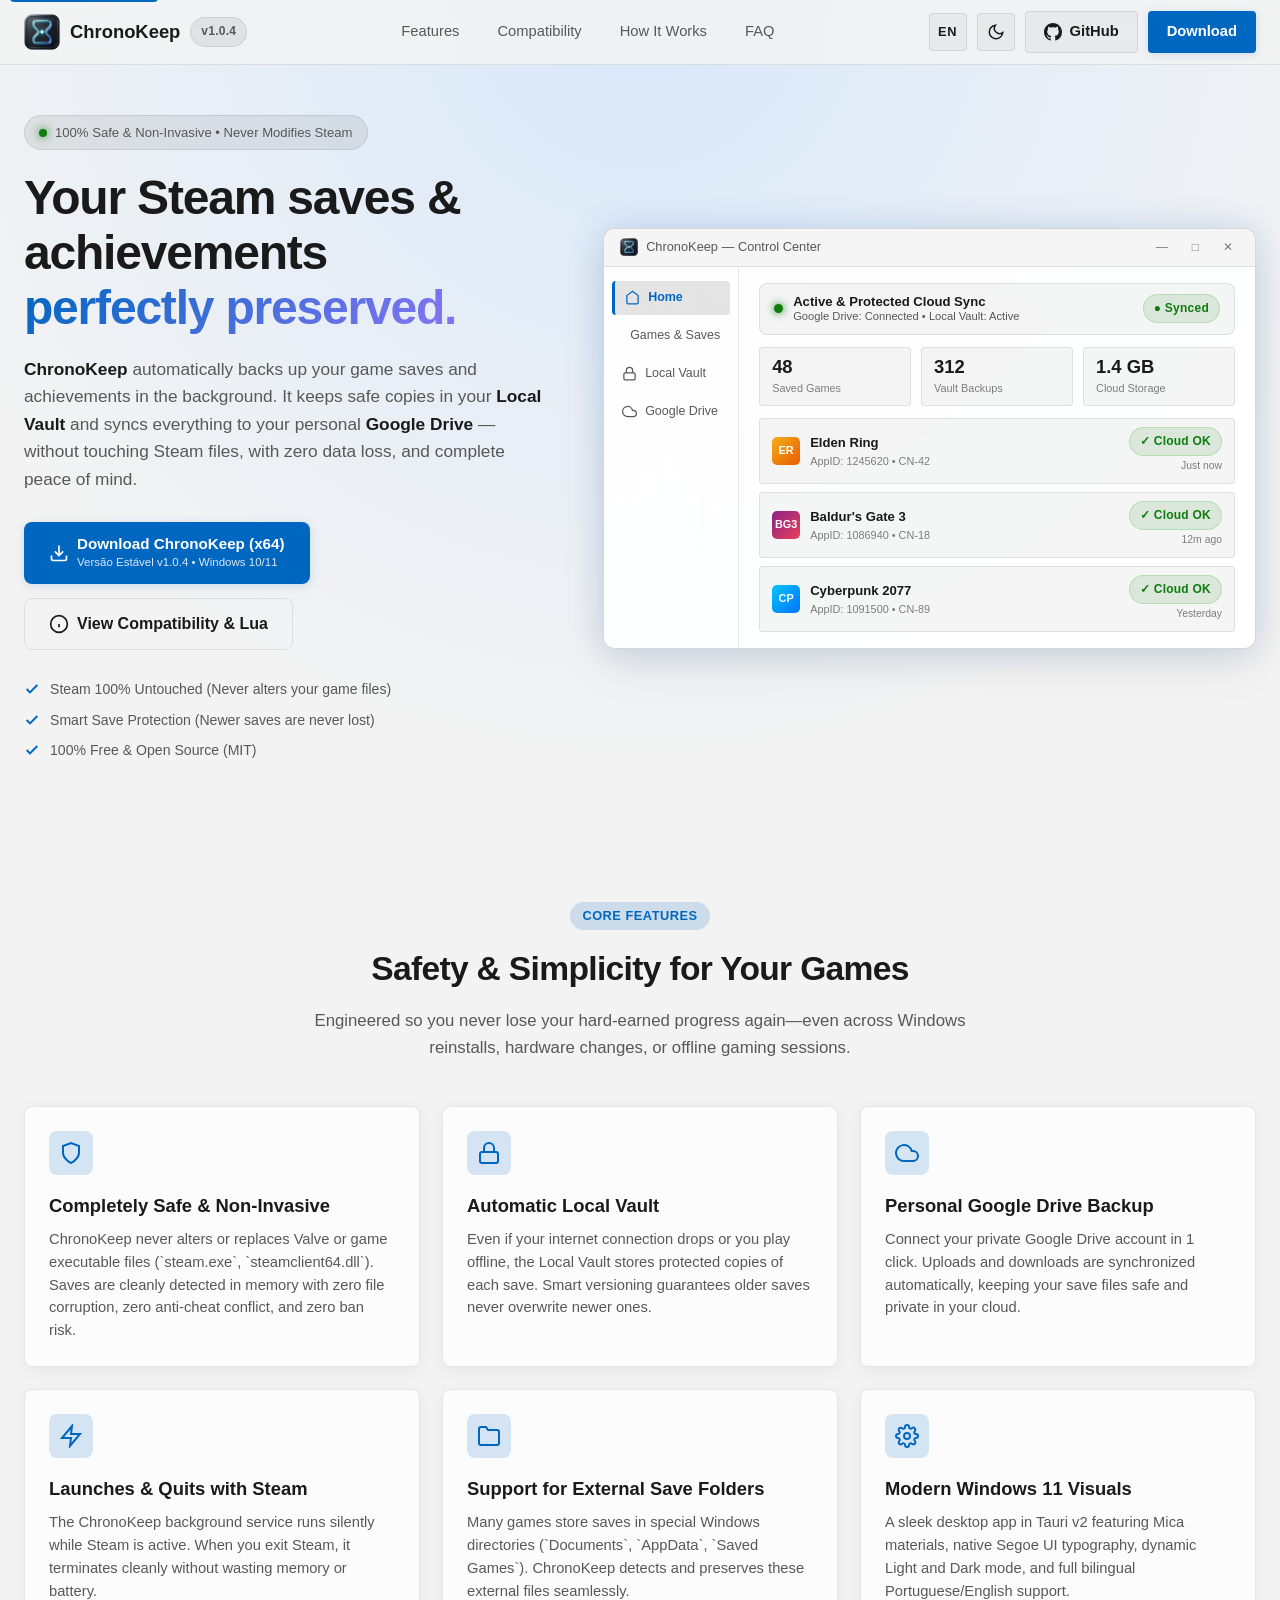
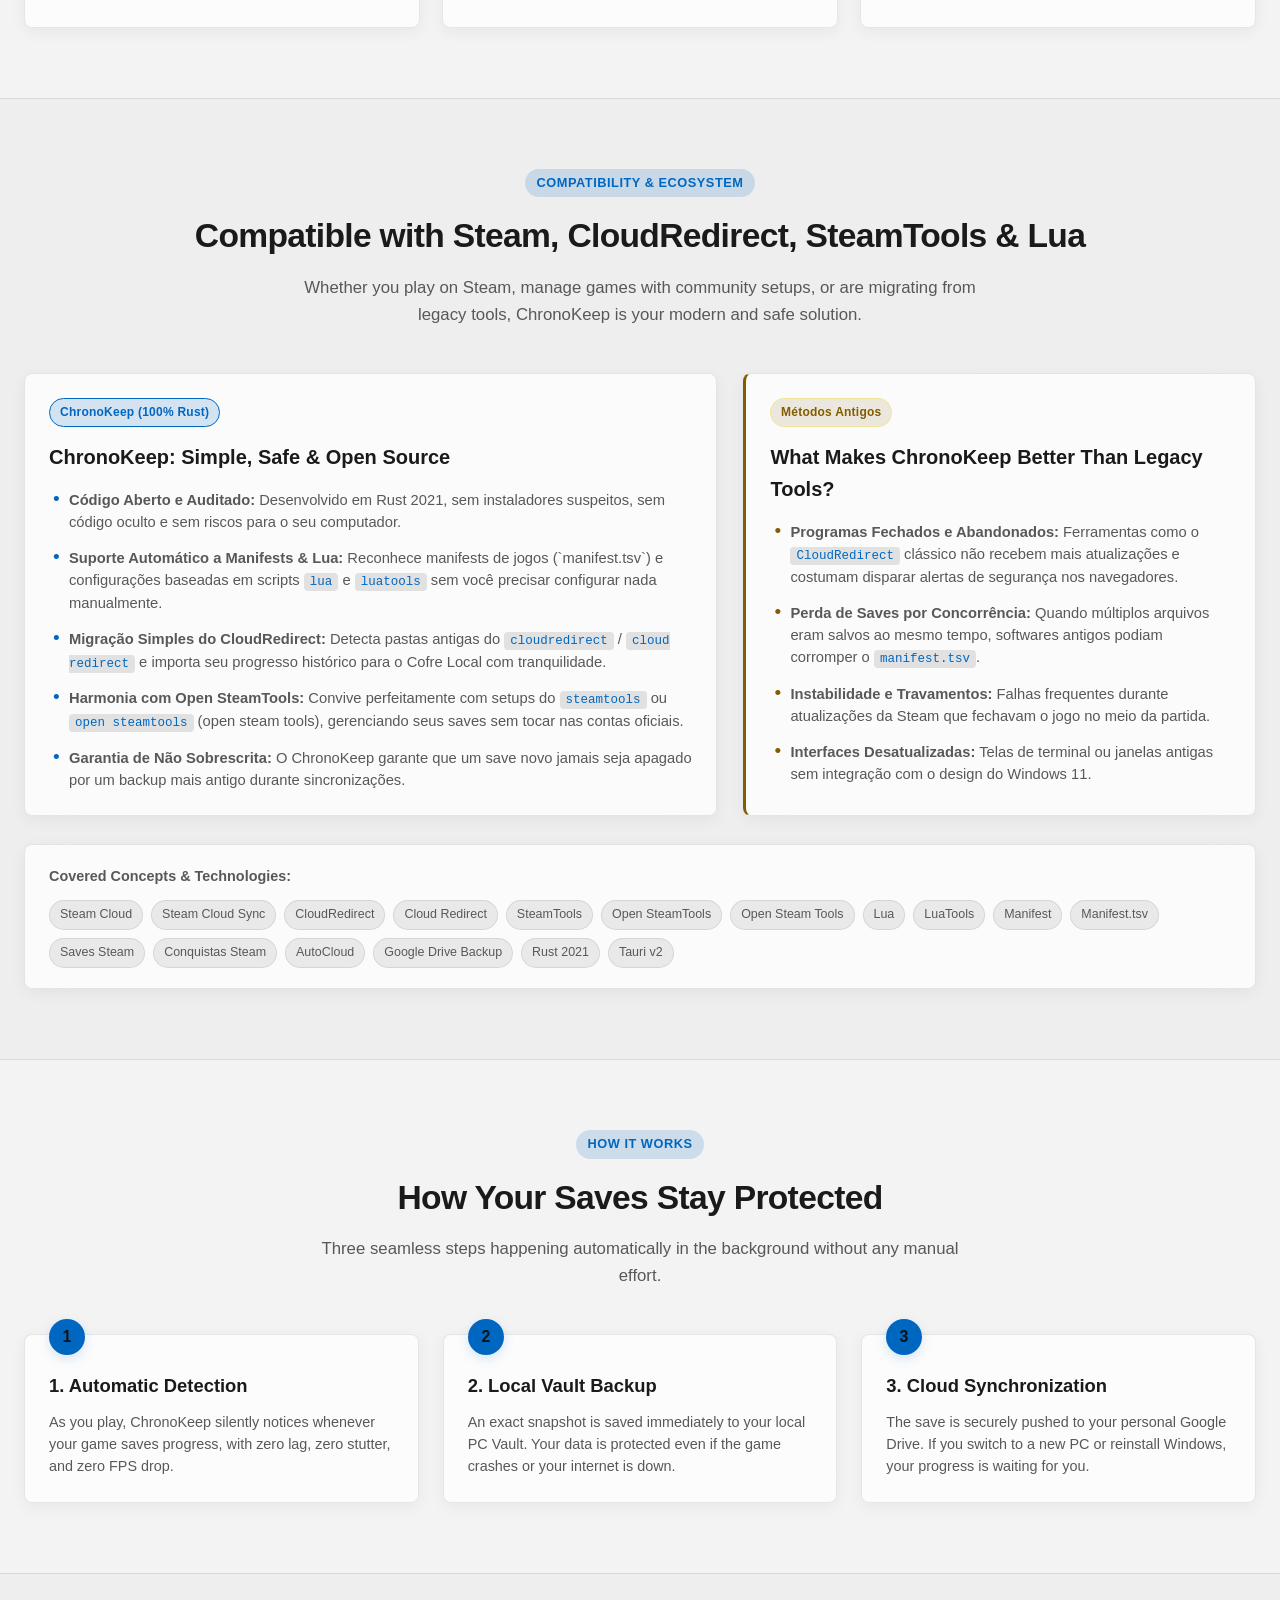
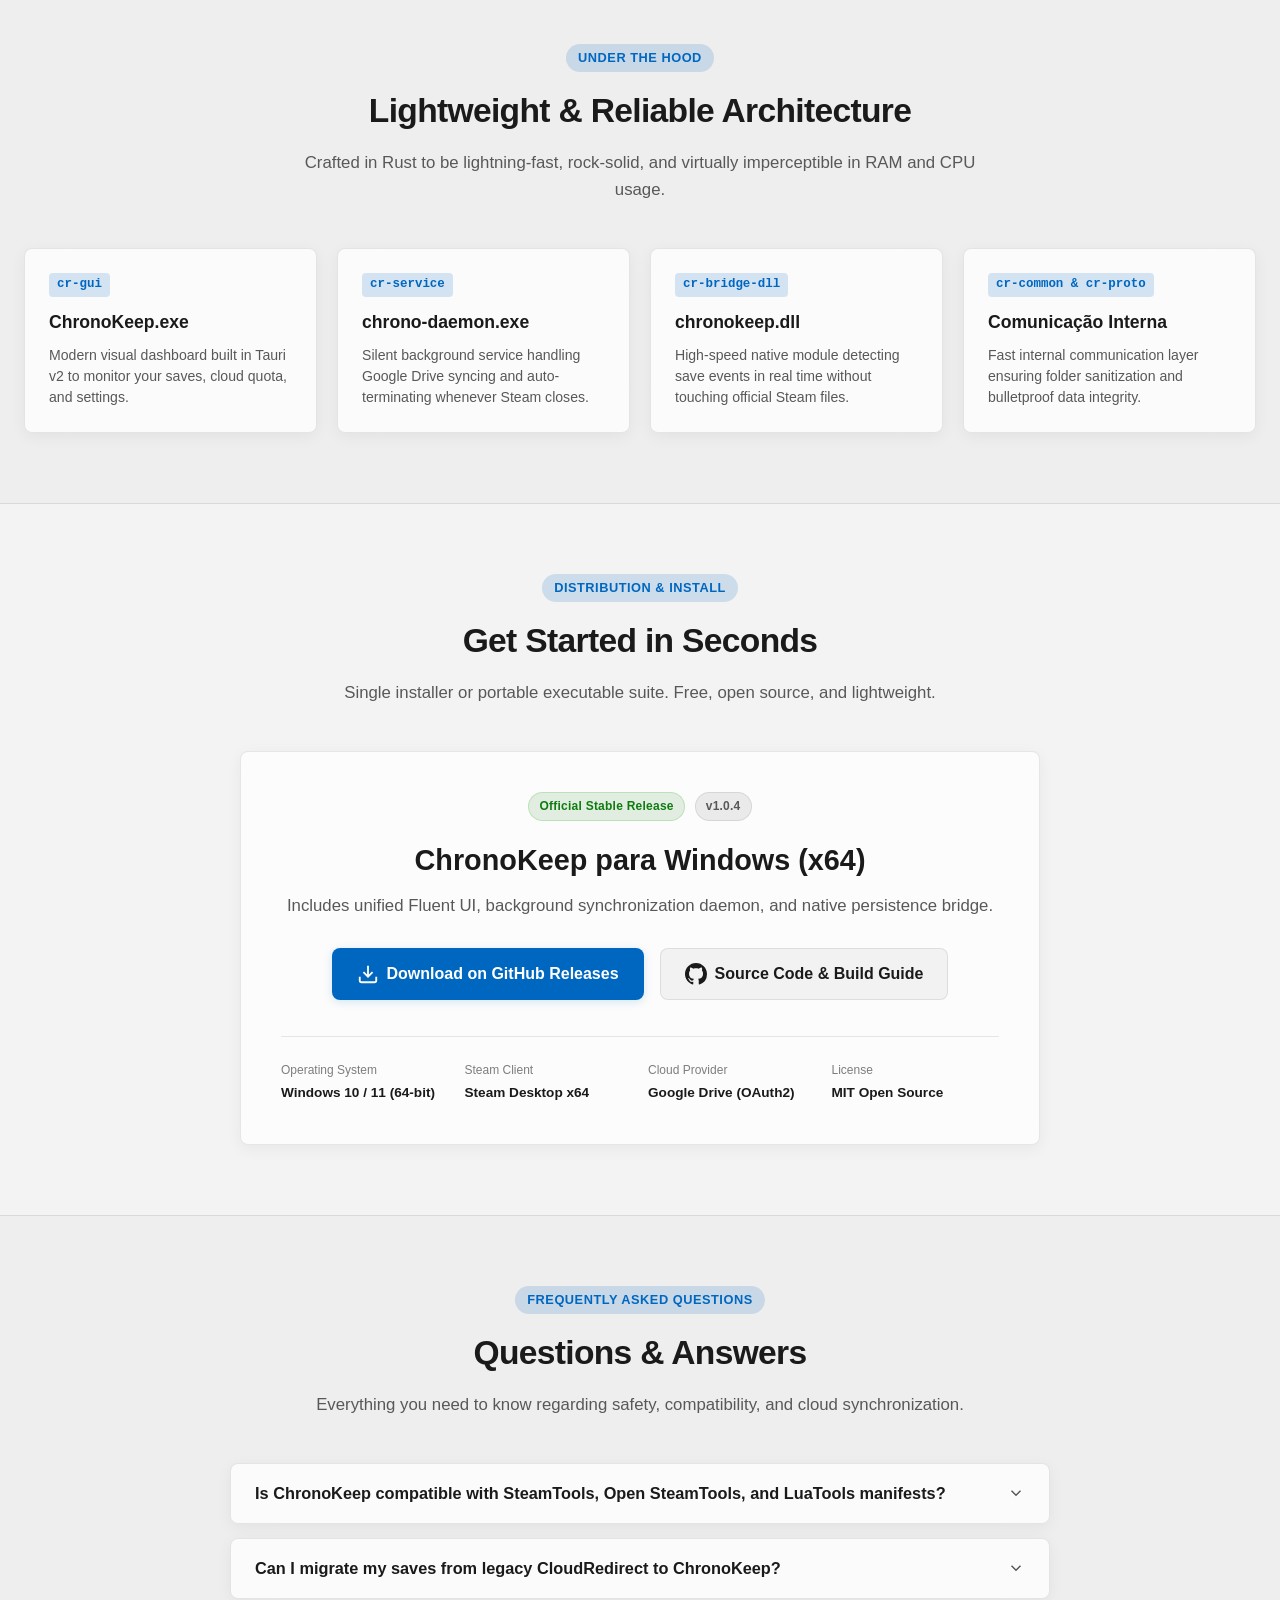
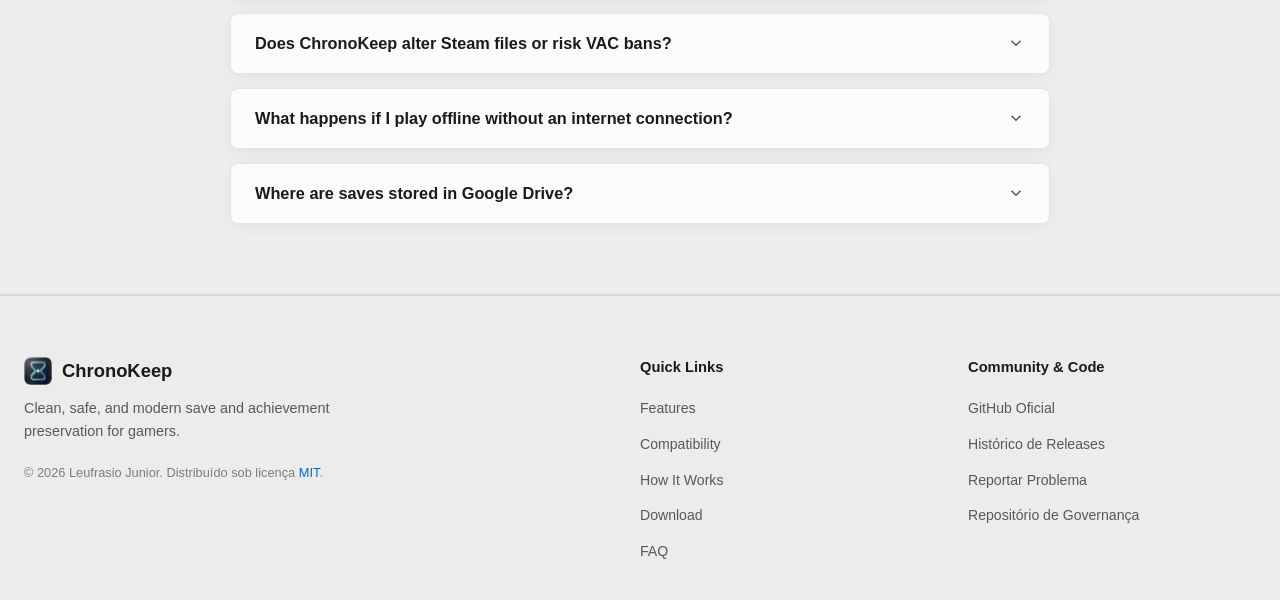
==== commit 095d0729: "fix(pages): fix navbar wrapping, widen app mockup proportions, and make terminology user-friendly" ====
--- a/index.html
+++ b/index.html
@@ -5,10 +5,10 @@
   <meta name="viewport" content="width=device-width, initial-scale=1.0">
   
   <!-- SEO Primary Meta Tags -->
-  <title>ChronoKeep — Preservação & Sincronização Steam Cloud | Alternativa Aberta a CloudRedirect, SteamTools e LuaTools</title>
-  <meta name="title" content="ChronoKeep — Preservação & Sincronização Steam Cloud | Alternativa Aberta a CloudRedirect, SteamTools e LuaTools">
-  <meta name="description" content="ChronoKeep é a solução limpa e moderna em Rust para sincronização e preservação de saves da Steam Cloud e conquistas. Alternativa open-source a CloudRedirect, SteamTools, Open SteamTools e LuaTools com suporte a scripts Lua, manifests e Google Drive.">
-  <meta name="keywords" content="ChronoKeep, steam cloud, steam cloud sync, salvar jogos steam, cloudredirect, cloud redirect, steamtools, open steamtools, open steam tools, luatools, lua, manifest, manifest.tsv, steam save manager, backup steam cloud, conquistas steam, rust tauri, clean-room steam bridge">
+  <title>ChronoKeep — Preservação & Sincronização Steam Cloud | Alternativa a CloudRedirect, SteamTools e LuaTools</title>
+  <meta name="title" content="ChronoKeep — Preservação & Sincronização Steam Cloud | Alternativa a CloudRedirect, SteamTools e LuaTools">
+  <meta name="description" content="O ChronoKeep é a solução moderna e segura para sincronizar e preservar seus jogos salvos e conquistas da Steam. Alternativa aberta ao CloudRedirect, SteamTools, Open SteamTools e LuaTools com suporte a scripts Lua, manifests e Google Drive.">
+  <meta name="keywords" content="ChronoKeep, steam cloud, steam cloud sync, salvar jogos steam, cloudredirect, cloud redirect, steamtools, open steamtools, open steam tools, luatools, lua, manifest, manifest.tsv, steam save manager, backup steam cloud, conquistas steam, rust tauri">
   <meta name="author" content="Leufrasio Junior">
   <meta name="robots" content="index, follow, max-image-preview:large, max-snippet:-1, max-video-preview:-1">
   <link rel="canonical" href="https://leufrasiojunior.github.io/ChronoKeep/">
@@ -17,14 +17,14 @@
   <meta property="og:type" content="website">
   <meta property="og:url" content="https://leufrasiojunior.github.io/ChronoKeep/">
   <meta property="og:title" content="ChronoKeep — Preservação & Sincronização Steam Cloud">
-  <meta property="og:description" content="Sincronize e preserve saves e conquistas da Steam com total segurança. Alternativa moderna e clean-room a CloudRedirect e SteamTools. 100% Rust, Cofre Local e Google Drive.">
+  <meta property="og:description" content="Sincronize e preserve seus saves e conquistas da Steam com total segurança. Alternativa moderna a CloudRedirect e SteamTools. 100% Rust, Cofre Local e Google Drive.">
   <meta property="og:image" content="https://leufrasiojunior.github.io/ChronoKeep/app-logo.png">
 
   <!-- Twitter Cards -->
   <meta name="twitter:card" content="summary_large_image">
   <meta name="twitter:url" content="https://leufrasiojunior.github.io/ChronoKeep/">
   <meta name="twitter:title" content="ChronoKeep — Steam Cloud Save & Achievement Sync">
-  <meta name="twitter:description" content="Clean-room Steam Cloud and local save preservation. Open-source alternative to legacy CloudRedirect, Open SteamTools, and LuaTools.">
+  <meta name="twitter:description" content="Steam Cloud and local save preservation suite. Modern open-source alternative to legacy CloudRedirect, Open SteamTools, and LuaTools.">
   <meta name="twitter:image" content="https://leufrasiojunior.github.io/ChronoKeep/app-logo.png">
 
   <!-- Favicon -->
@@ -47,7 +47,7 @@
       "price": "0",
       "priceCurrency": "USD"
     },
-    "description": "Clean-room Steam Cloud save and achievement synchronization suite developed in Rust and Tauri v2. Modern open-source alternative to CloudRedirect, Open SteamTools, and LuaTools with Lua manifest parsing and Google Drive cloud backup.",
+    "description": "Safe, non-invasive Steam Cloud save and achievement synchronization suite developed in Rust and Tauri v2. Modern open-source alternative to CloudRedirect, Open SteamTools, and LuaTools with Lua manifest parsing and Google Drive cloud backup.",
     "softwareVersion": "1.0.4",
     "license": "https://opensource.org/licenses/MIT",
     "url": "https://leufrasiojunior.github.io/ChronoKeep/",
@@ -76,11 +76,11 @@
         <span class="badge badge-subtle" id="nav-release-tag">v1.0.4</span>
       </div>
 
+      <!-- Nav Links - Clean & Non-Wrapping -->
       <div class="nav-links" id="nav-links">
         <a href="#features" class="nav-link" data-i18n="nav.features">Recursos</a>
-        <a href="#compatibility" class="nav-link" data-i18n="nav.compatibility">Compatibilidade & Termos</a>
+        <a href="#compatibility" class="nav-link" data-i18n="nav.compatibility">Compatibilidade</a>
         <a href="#how-it-works" class="nav-link" data-i18n="nav.how_it_works">Como Funciona</a>
-        <a href="#architecture" class="nav-link" data-i18n="nav.architecture">Arquitetura</a>
         <a href="#faq" class="nav-link" data-i18n="nav.faq">FAQ</a>
       </div>
 
@@ -108,7 +108,7 @@
           </svg>
         </button>
 
-        <!-- GitHub Repo & Stars -->
+        <!-- GitHub Repo -->
         <a href="https://github.com/leufrasiojunior/ChronoKeep" target="_blank" rel="noopener noreferrer" class="btn btn-secondary btn-icon-only-mobile" title="Repositório no GitHub">
           <svg width="18" height="18" viewBox="0 0 24 24" fill="currentColor">
             <path d="M12 0C5.37 0 0 5.37 0 12c0 5.31 3.435 9.795 8.205 11.385.6.105.825-.255.825-.57 0-.285-.015-1.23-.015-2.235-3.015.555-3.795-.735-4.035-1.41-.135-.345-.72-1.41-1.23-1.695-.42-.225-1.02-.78-.015-.795.945-.015 1.62.87 1.845 1.23 1.08 1.815 2.805 1.305 3.495.99.105-.78.42-1.305.765-1.605-2.67-.3-5.46-1.335-5.46-5.925 0-1.305.465-2.385 1.23-3.225-.12-.3-.54-1.53.12-3.18 0 0 1.005-.315 3.3 1.23.96-.27 1.98-.405 3-.405s2.04.135 3 .405c2.295-1.56 3.3-1.23 3.3-1.23.66 1.65.24 2.88.12 3.18.765.84 1.23 1.905 1.23 3.225 0 4.605-2.805 5.625-5.475 5.925.435.375.81 1.095.81 2.22 0 1.605-.015 2.895-.015 3.3 0 .315.225.69.825.57A12.02 12.02 0 0 0 24 12c0-6.63-5.37-12-12-12z"/>
@@ -138,7 +138,7 @@
         <div class="hero-content">
           <div class="hero-pill-badge">
             <span class="status-dot"></span>
-            <span data-i18n="hero.pill">Solução Clean-Room em Rust • Tauri v2 Fluent Design</span>
+            <span data-i18n="hero.pill">100% Seguro & Não Invasivo • Sem Modificar a Steam</span>
           </div>
           
           <h1 class="hero-title">
@@ -147,7 +147,7 @@
           </h1>
 
           <p class="hero-description" data-i18n="hero.desc">
-            O <strong>ChronoKeep</strong> intercepta eventos de salvamento em memória via ABI FFI x64, armazena snapshots atômicos em um <strong>Cofre Local</strong> versionado e sincroniza tudo com seu <strong>Google Drive</strong>. Sem modificar arquivos da Steam, sem perdas acidentais e sem risco de ban.
+            O <strong>ChronoKeep</strong> salva seus jogos e conquistas automaticamente em segundo plano. Ele guarda cópias seguras no seu <strong>Cofre Local</strong> e sincroniza tudo com o seu <strong>Google Drive</strong> — sem alterar nenhum arquivo da Steam, sem perdas acidentais e com total segurança.
           </p>
 
           <div class="hero-cta-group">
@@ -178,24 +178,24 @@
               <svg class="check-icon" width="16" height="16" viewBox="0 0 24 24" fill="none" stroke="currentColor" stroke-width="3">
                 <polyline points="20 6 9 17 4 12"></polyline>
               </svg>
-              <span data-i18n="hero.check1">Zero Binary Patching (Steam Intacta)</span>
+              <span data-i18n="hero.check1">Steam 100% Intacta (Não altera nenhum arquivo)</span>
             </div>
             <div class="highlight-item">
               <svg class="check-icon" width="16" height="16" viewBox="0 0 24 24" fill="none" stroke="currentColor" stroke-width="3">
                 <polyline points="20 6 9 17 4 12"></polyline>
               </svg>
-              <span data-i18n="hero.check2">Controle Monotônico de Versão (CN)</span>
+              <span data-i18n="hero.check2">Proteção Inteligente (Saves novos nunca são perdidos)</span>
             </div>
             <div class="highlight-item">
               <svg class="check-icon" width="16" height="16" viewBox="0 0 24 24" fill="none" stroke="currentColor" stroke-width="3">
                 <polyline points="20 6 9 17 4 12"></polyline>
               </svg>
-              <span data-i18n="hero.check3">100% Open Source (MIT)</span>
-            </div>
-          </div>
-        </div>
-
-        <!-- Windows 11 Fluent App Window Mockup -->
+              <span data-i18n="hero.check3">100% Gratuito & Código Aberto (MIT)</span>
+            </div>
+          </div>
+        </div>
+
+        <!-- Windows 11 Fluent App Window Mockup (Spacious Desktop Proportions) -->
         <div class="hero-visual" aria-hidden="true">
           <div class="fluent-window-frame">
             <!-- Win11 Titlebar -->
@@ -216,13 +216,13 @@
               <!-- Left Sidebar -->
               <aside class="mockup-sidebar">
                 <div class="mockup-nav-item active">
-                  <svg width="16" height="16" viewBox="0 0 24 24" fill="none" stroke="currentColor" stroke-width="2">
+                  <svg width="15" height="15" viewBox="0 0 24 24" fill="none" stroke="currentColor" stroke-width="2">
                     <path d="M3 9l9-7 9 7v11a2 2 0 0 1-2 2H5a2 2 0 0 1-2-2z"></path>
                   </svg>
                   <span data-i18n="mockup.tab_home">Início</span>
                 </div>
                 <div class="mockup-nav-item">
-                  <svg width="16" height="16" viewBox="0 0 24 24" fill="none" stroke="currentColor" stroke-width="2">
+                  <svg width="15" height="15" viewBox="0 0 24 24" fill="none" stroke="currentColor" stroke-width="2">
                     <rect x="2" y="3" width="20" height="14" rx="2" ry="2"></rect>
                     <line x1="8" y1="21" x2="16" y2="21"></line>
                     <line x1="12" y1="17" x2="12" y2="21"></line>
@@ -230,14 +230,14 @@
                   <span data-i18n="mockup.tab_games">Jogos & Saves</span>
                 </div>
                 <div class="mockup-nav-item">
-                  <svg width="16" height="16" viewBox="0 0 24 24" fill="none" stroke="currentColor" stroke-width="2">
+                  <svg width="15" height="15" viewBox="0 0 24 24" fill="none" stroke="currentColor" stroke-width="2">
                     <rect x="3" y="11" width="18" height="11" rx="2" ry="2"></rect>
                     <path d="M7 11V7a5 5 0 0 1 10 0v4"></path>
                   </svg>
                   <span data-i18n="mockup.tab_vault">Cofre Local</span>
                 </div>
                 <div class="mockup-nav-item">
-                  <svg width="16" height="16" viewBox="0 0 24 24" fill="none" stroke="currentColor" stroke-width="2">
+                  <svg width="15" height="15" viewBox="0 0 24 24" fill="none" stroke="currentColor" stroke-width="2">
                     <path d="M18 10h-1.26A8 8 0 1 0 9 20h9a5 5 0 0 0 0-10z"></path>
                   </svg>
                   <span data-i18n="mockup.tab_cloud">Google Drive</span>
@@ -251,8 +251,8 @@
                   <div class="banner-status">
                     <span class="status-indicator-live"></span>
                     <div>
-                      <div class="banner-title" data-i18n="mockup.status_title">Steam Cloud Interceptada & Sincronizada</div>
-                      <div class="banner-sub" data-i18n="mockup.status_sub">Google Drive: Conectado • Cofre Local: 100% Protegido</div>
+                      <div class="banner-title" data-i18n="mockup.status_title">Sincronização Ativa & Protegida</div>
+                      <div class="banner-sub" data-i18n="mockup.status_sub">Google Drive Conectado • Cofre Local Ativo</div>
                     </div>
                   </div>
                   <span class="badge badge-success" data-i18n="mockup.status_synced">● Sincronizado</span>
@@ -262,15 +262,15 @@
                 <div class="mockup-stats-row">
                   <div class="stat-card">
                     <span class="stat-number">48</span>
-                    <span class="stat-label" data-i18n="mockup.stat_games">Jogos Monitorados</span>
+                    <span class="stat-label" data-i18n="mockup.stat_games">Jogos Salvos</span>
                   </div>
                   <div class="stat-card">
                     <span class="stat-number">312</span>
-                    <span class="stat-label" data-i18n="mockup.stat_snapshots">Snapshots no Cofre</span>
+                    <span class="stat-label" data-i18n="mockup.stat_snapshots">Versões no Cofre</span>
                   </div>
                   <div class="stat-card">
                     <span class="stat-number">1.4 GB</span>
-                    <span class="stat-label" data-i18n="mockup.stat_cloud">Espaço em Nuvem</span>
+                    <span class="stat-label" data-i18n="mockup.stat_cloud">Espaço na Nuvem</span>
                   </div>
                 </div>
 
@@ -281,12 +281,12 @@
                       <div class="game-avatar game-avatar-1">ER</div>
                       <div>
                         <div class="game-name">Elden Ring</div>
-                        <div class="game-meta">AppID: 1245620 • Change Number: CN-42</div>
+                        <div class="game-meta">AppID: 1245620 • CN-42</div>
                       </div>
                     </div>
                     <div class="game-sync-state">
-                      <span class="badge badge-success">OK (Google Drive)</span>
-                      <span class="game-time">Agora mesmo</span>
+                      <span class="badge badge-success" data-i18n="mockup.badge_synced">✓ Nuvem OK</span>
+                      <span class="game-time" data-i18n="mockup.time_now">Agora mesmo</span>
                     </div>
                   </div>
 
@@ -295,12 +295,12 @@
                       <div class="game-avatar game-avatar-2">BG3</div>
                       <div>
                         <div class="game-name">Baldur's Gate 3</div>
-                        <div class="game-meta">AppID: 1086940 • Change Number: CN-18</div>
+                        <div class="game-meta">AppID: 1086940 • CN-18</div>
                       </div>
                     </div>
                     <div class="game-sync-state">
-                      <span class="badge badge-success">OK (Google Drive)</span>
-                      <span class="game-time">Há 12 min</span>
+                      <span class="badge badge-success" data-i18n="mockup.badge_synced">✓ Nuvem OK</span>
+                      <span class="game-time" data-i18n="mockup.time_min">Há 12 min</span>
                     </div>
                   </div>
 
@@ -309,12 +309,12 @@
                       <div class="game-avatar game-avatar-3">CP</div>
                       <div>
                         <div class="game-name">Cyberpunk 2077</div>
-                        <div class="game-meta">AppID: 1091500 • Change Number: CN-89</div>
+                        <div class="game-meta">AppID: 1091500 • CN-89</div>
                       </div>
                     </div>
                     <div class="game-sync-state">
-                      <span class="badge badge-success">OK (Google Drive)</span>
-                      <span class="game-time">Ontem</span>
+                      <span class="badge badge-success" data-i18n="mockup.badge_synced">✓ Nuvem OK</span>
+                      <span class="game-time" data-i18n="mockup.time_yesterday">Ontem</span>
                     </div>
                   </div>
                 </div>
@@ -329,10 +329,10 @@
     <section class="section" id="features">
       <div class="container">
         <div class="section-header text-center">
-          <span class="section-pill" data-i18n="features.pill">Funcionalidades Essenciais</span>
-          <h2 class="section-title" data-i18n="features.title">Desenvolvido com Rigor de Engenharia em Rust</h2>
+          <span class="section-pill" data-i18n="features.pill">Funcionalidades Principais</span>
+          <h2 class="section-title" data-i18n="features.title">Segurança e Praticidade para Seus Jogos</h2>
           <p class="section-desc" data-i18n="features.desc">
-            Cada detalhe do ChronoKeep foi projetado para garantir que você nunca mais perca um savegame, mesmo após formatações, falhas de sistema ou trocas de hardware.
+            Projetado para que você nunca mais perca horas de jogo após formatar o computador, trocar de PC ou jogar sem internet.
           </p>
         </div>
 
@@ -343,9 +343,9 @@
                 <path d="M12 22s8-4 8-10V5l-8-3-8 3v7c0 6 8 10 8 10z"></path>
               </svg>
             </div>
-            <h3 class="feature-title" data-i18n="features.cleanroom_title">Clean-Room & Zero Modificações</h3>
+            <h3 class="feature-title" data-i18n="features.cleanroom_title">Totalmente Seguro e Não Invasivo</h3>
             <p class="feature-text" data-i18n="features.cleanroom_desc">
-              O ChronoKeep não modifica arquivos binários da Valve no disco (`steam.exe`, `steamclient64.dll`). As chamadas de IPC do Steam Cloud são interceptadas em tempo de execução via ponte FFI ABI MSVC x64 de alta fidelidade.
+              O ChronoKeep não altera nem substitui nenhum arquivo da Valve ou dos seus jogos (`steam.exe`, `steamclient64.dll`). O salvamento é detectado de forma limpa na memória, sem risco de corrupção, sem conflitos com anti-cheat e sem banimentos.
             </p>
           </div>
 
@@ -356,9 +356,9 @@
                 <path d="M7 11V7a5 5 0 0 1 10 0v4"></path>
               </svg>
             </div>
-            <h3 class="feature-title" data-i18n="features.vault_title">Cofre Local (Local Vault)</h3>
+            <h3 class="feature-title" data-i18n="features.vault_title">Cofre Local Automático</h3>
             <p class="feature-text" data-i18n="features.vault_desc">
-              Mesmo que a sua conexão caia ou você jogue em modo offline, o Cofre Local guarda snapshots versionados e imutáveis de cada save. O controle monotônico de Change Number (CN) impede que um arquivo antigo sobrescreva um mais recente.
+              Mesmo se sua internet cair ou você jogar offline, o Cofre Local guarda cópias protegidas de cada save. O sistema inteligente impede que um save antigo acabe sobrescrevendo um mais novo.
             </p>
           </div>
 
@@ -368,9 +368,9 @@
                 <path d="M18 10h-1.26A8 8 0 1 0 9 20h9a5 5 0 0 0 0-10z"></path>
               </svg>
             </div>
-            <h3 class="feature-title" data-i18n="features.gdrive_title">Sincronização Atômica Google Drive</h3>
+            <h3 class="feature-title" data-i18n="features.gdrive_title">Backup no seu Google Drive</h3>
             <p class="feature-text" data-i18n="features.gdrive_desc">
-              Integração nativa com sua conta pessoal do Google Drive via OAuth2 seguro. Uploads e downloads são serializados com travas de concorrência (`Mutex`), garantindo integridade de manifests mesmo se o jogo salvar múltiplos arquivos em rajada.
+              Conecte sua própria conta do Google Drive com 1 clique. Os uploads e downloads são organizados automaticamente, garantindo que tudo chegue seguro à sua nuvem pessoal.
             </p>
           </div>
 
@@ -380,9 +380,9 @@
                 <polygon points="13 2 3 14 12 14 11 22 21 10 12 10 13 2"></polygon>
               </svg>
             </div>
-            <h3 class="feature-title" data-i18n="features.lifecycle_title">Ciclo de Vida Acoplado à Steam</h3>
+            <h3 class="feature-title" data-i18n="features.lifecycle_title">Abre e Fecha com a Steam</h3>
             <p class="feature-text" data-i18n="features.lifecycle_desc">
-              O daemon em segundo plano (`chrono-daemon.exe`) monitora o processo do Steam via Win32 `WaitForSingleObject`. Quando você fecha a Steam, o daemon fecha silenciosamente sem deixar processos zumbis consumindo bateria ou memória.
+              O serviço do ChronoKeep funciona silenciosamente em segundo plano enquanto a Steam estiver aberta. Quando você fechar a Steam, ele se encerra sozinho sem consumir memória.
             </p>
           </div>
 
@@ -392,9 +392,9 @@
                 <path d="M22 19a2 2 0 0 1-2 2H4a2 2 0 0 1-2-2V5a2 2 0 0 1 2-2h5l2 3h9a2 2 0 0 1 2 2z"></path>
               </svg>
             </div>
-            <h3 class="feature-title" data-i18n="features.autocloud_title">Isolamento AutoCloud & Root Tokens</h3>
+            <h3 class="feature-title" data-i18n="features.autocloud_title">Suporte a Saves Fora da Pasta Steam</h3>
             <p class="feature-text" data-i18n="features.autocloud_desc">
-              Tratamento correto de caminhos de jogos que salvam fora da pasta Steam (`%WinAppDataLocal%`, `%WinMyDocuments%`, `%WinSavedGames%`). Sanitização profunda de caminhos impede duplicações e respeita saves oficiais da sua conta.
+              Muitos jogos salvam em pastas especiais do Windows (`Documentos`, `AppData`, `Saved Games`). O ChronoKeep localiza e preserva esses arquivos automaticamente.
             </p>
           </div>
 
@@ -405,64 +405,64 @@
                 <path d="M19.4 15a1.65 1.65 0 0 0 .33 1.82l.06.06a2 2 0 0 1 0 2.83 2 2 0 0 1-2.83 0l-.06-.06a1.65 1.65 0 0 0-1.82-.33 1.65 1.65 0 0 0-1 1.51V21a2 2 0 0 1-2 2 2 2 0 0 1-2-2v-.09A1.65 1.65 0 0 0 9 19.4a1.65 1.65 0 0 0-1.82.33l-.06.06a2 2 0 0 1-2.83 0 2 2 0 0 1 0-2.83l.06-.06a1.65 1.65 0 0 0 .33-1.82 1.65 1.65 0 0 0-1.51-1H3a2 2 0 0 1-2-2 2 2 0 0 1 2-2h.09A1.65 1.65 0 0 0 4.6 9a1.65 1.65 0 0 0-.33-1.82l-.06-.06a2 2 0 0 1 0-2.83 2 2 0 0 1 2.83 0l.06.06a1.65 1.65 0 0 0 1.82.33H9a1.65 1.65 0 0 0 1-1.51V3a2 2 0 0 1 2-2 2 2 0 0 1 2 2v.09a1.65 1.65 0 0 0 1 1.51 1.65 1.65 0 0 0 1.82-.33l.06-.06a2 2 0 0 1 2.83 0 2 2 0 0 1 0 2.83l-.06.06a1.65 1.65 0 0 0-.33 1.82V9a1.65 1.65 0 0 0 1.51 1H21a2 2 0 0 1 2 2 2 2 0 0 1-2 2h-.09a1.65 1.65 0 0 0-1.51 1z"></path>
               </svg>
             </div>
-            <h3 class="feature-title" data-i18n="features.ui_title">Fluent Design Windows 11 Nativo</h3>
+            <h3 class="feature-title" data-i18n="features.ui_title">Visual Moderno do Windows 11</h3>
             <p class="feature-text" data-i18n="features.ui_desc">
-              Uma interface desktop em Tauri v2 que parece ter vindo embutida no Windows 11. Efeitos Mica, fontes Segoe UI Variable, tema dinâmico Claro/Escuro e suporte bilingue completo em português brasileiro e inglês.
+              Interface fluida e elegante em Tauri v2 com efeito Mica, fontes nativas do Windows 11, modo Claro e Escuro, e suporte completo em português e inglês.
             </p>
           </div>
         </div>
       </div>
     </section>
 
-    <!-- Compatibility & SEO Section: CloudRedirect, SteamTools, Open SteamTools, Lua, Manifests -->
+    <!-- Compatibility Section: CloudRedirect, SteamTools, Open SteamTools, Lua, Manifests -->
     <section class="section section-alt" id="compatibility">
       <div class="container">
         <div class="section-header text-center">
-          <span class="section-pill" data-i18n="compat.pill">Compatibilidade & Termos Técnicos</span>
-          <h2 class="section-title" data-i18n="compat.title">A Evolução Limpa de CloudRedirect, SteamTools e LuaTools</h2>
+          <span class="section-pill" data-i18n="compat.pill">Compatibilidade & Termos</span>
+          <h2 class="section-title" data-i18n="compat.title">Compatível com Steam, CloudRedirect, SteamTools e Lua</h2>
           <p class="section-desc" data-i18n="compat.desc">
-            Se você buscava por alternativas transparentes e auditadas para sincronização de jogos da Steam com suporte a manifests e Lua, conheça as vantagens do ChronoKeep.
+            Se você já utilizava ferramentas comunitárias ou scripts para gerenciar jogos, o ChronoKeep foi construído para ser a sua evolução moderna, transparente e sem riscos.
           </p>
         </div>
 
         <div class="comparison-grid">
           <div class="fluent-card comparison-card">
-            <div class="badge badge-accent">ChronoKeep (Clean-Room Rust)</div>
-            <h3 class="compat-heading" data-i18n="compat.ck_title">ChronoKeep: Seguro, Moderno e Aberto</h3>
+            <div class="badge badge-accent">ChronoKeep (100% Rust)</div>
+            <h3 class="compat-heading" data-i18n="compat.ck_title">ChronoKeep: Fácil, Seguro e Aberto</h3>
             <ul class="compat-list">
               <li>
-                <strong>Código 100% Auditável:</strong> Desenvolvido inteiramente em Rust 2021, sem executáveis obscuros, packers proprietários ou risco de injeção em memória de executáveis oficiais.
-              </li>
-              <li>
-                <strong>Suporte Nativo a Manifests & Lua:</strong> Faz a leitura precisa de manifests de jogos (`manifest.tsv`, manifests Steam Cloud) e estruturas compatíveis com scripts <code>lua</code> e ferramentas como <code>luatools</code>.
-              </li>
-              <li>
-                <strong>Migração Suave do CloudRedirect:</strong> Reconhece pastas legadas do <code>cloudredirect</code> / <code>cloud redirect</code> e importa saves históricos preservando os Change Numbers (CN) mais recentes.
-              </li>
-              <li>
-                <strong>Integração com Open SteamTools:</strong> Projetado para coexistir perfeitamente com setups que utilizam <code>steamtools</code> ou <code>open steamtools</code> (open steam tools), gerenciando os saves sem corromper perfis oficiais.
-              </li>
-              <li>
-                <strong>Monotonicidade de Saves:</strong> O ChronoKeep nunca substitui um save mais novo por um mais antigo, evitando o problema comum de perda de progresso durante sincronizações em massa.
+                <strong>Código Aberto e Auditado:</strong> Desenvolvido em Rust 2021, sem instaladores suspeitos, sem código oculto e sem riscos para o seu computador.
+              </li>
+              <li>
+                <strong>Suporte Automático a Manifests & Lua:</strong> Reconhece manifests de jogos (`manifest.tsv`) e configurações baseadas em scripts <code>lua</code> e <code>luatools</code> sem você precisar configurar nada manualmente.
+              </li>
+              <li>
+                <strong>Migração Simples do CloudRedirect:</strong> Detecta pastas antigas do <code>cloudredirect</code> / <code>cloud redirect</code> e importa seu progresso histórico para o Cofre Local com tranquilidade.
+              </li>
+              <li>
+                <strong>Harmonia com Open SteamTools:</strong> Convive perfeitamente com setups do <code>steamtools</code> ou <code>open steamtools</code> (open steam tools), gerenciando seus saves sem tocar nas contas oficiais.
+              </li>
+              <li>
+                <strong>Garantia de Não Sobrescrita:</strong> O ChronoKeep garante que um save novo jamais seja apagado por um backup mais antigo durante sincronizações.
               </li>
             </ul>
           </div>
 
           <div class="fluent-card comparison-card comparison-card-legacy">
-            <div class="badge badge-warning">Ferramentas Legadas / Históricas</div>
-            <h3 class="compat-heading" data-i18n="compat.legacy_title">O Cenário Anterior (CloudRedirect & LuaTools)</h3>
+            <div class="badge badge-warning">Métodos Antigos</div>
+            <h3 class="compat-heading" data-i18n="compat.legacy_title">O Que Muda em Relação a Métodos Antigos?</h3>
             <ul class="compat-list">
               <li>
-                <strong>Falta de Manutenção & Código Fechado:</strong> O <code>CloudRedirect</code> clássico era distribuído como binários fechados, gerando alarmes de antivírus e riscos de segurança para os usuários.
-              </li>
-              <li>
-                <strong>Gargalos de Concorrência em Manifests:</strong> Sobrescrita simultânea de <code>manifest.tsv</code> ao fechar jogos com múltiplos arquivos de save, levando à perda de horas de gameplay.
-              </li>
-              <li>
-                <strong>Hooks Instáveis em x64:</strong> Violações de ABI na manipulação de registradores (como retorno de 8 bits em funções MSVC C++) causavam crashes inesperados no cliente Steam.
-              </li>
-              <li>
-                <strong>Dependências Pesadas:</strong> Interfaces antigas em frameworks pesados ou consoles que não respeitavam o ecossistema moderno do Windows 11.
+                <strong>Programas Fechados e Abandonados:</strong> Ferramentas como o <code>CloudRedirect</code> clássico não recebem mais atualizações e costumam disparar alertas de segurança nos navegadores.
+              </li>
+              <li>
+                <strong>Perda de Saves por Concorrência:</strong> Quando múltiplos arquivos eram salvos ao mesmo tempo, softwares antigos podiam corromper o <code>manifest.tsv</code>.
+              </li>
+              <li>
+                <strong>Instabilidade e Travamentos:</strong> Falhas frequentes durante atualizações da Steam que fechavam o jogo no meio da partida.
+              </li>
+              <li>
+                <strong>Interfaces Desatualizadas:</strong> Telas de terminal ou janelas antigas sem integração com o design do Windows 11.
               </li>
             </ul>
           </div>
@@ -470,7 +470,7 @@
 
         <!-- Tag Cloud / Search Terms Box for Transparent SEO -->
         <div class="search-keywords-box fluent-card">
-          <h4 class="keywords-title" data-i18n="compat.tags_title">Termos & Tecnologias Cobertas:</h4>
+          <h4 class="keywords-title" data-i18n="compat.tags_title">Termos & Tecnologias Integradas:</h4>
           <div class="tags-container">
             <span class="tag">Steam Cloud</span>
             <span class="tag">Steam Cloud Sync</span>
@@ -483,10 +483,9 @@
             <span class="tag">LuaTools</span>
             <span class="tag">Manifest</span>
             <span class="tag">Manifest.tsv</span>
-            <span class="tag">Steam Saves</span>
-            <span class="tag">Steam Achievements</span>
+            <span class="tag">Saves Steam</span>
+            <span class="tag">Conquistas Steam</span>
             <span class="tag">AutoCloud</span>
-            <span class="tag">Clean-Room FFI</span>
             <span class="tag">Google Drive Backup</span>
             <span class="tag">Rust 2021</span>
             <span class="tag">Tauri v2</span>
@@ -499,35 +498,35 @@
     <section class="section" id="how-it-works">
       <div class="container">
         <div class="section-header text-center">
-          <span class="section-pill" data-i18n="how.pill">Fluxo Transparente</span>
-          <h2 class="section-title" data-i18n="how.title">Como o ChronoKeep Salva Seus Jogos</h2>
+          <span class="section-pill" data-i18n="how.pill">Como Funciona</span>
+          <h2 class="section-title" data-i18n="how.title">Como Seus Jogos Ficam Protegidos</h2>
           <p class="section-desc" data-i18n="how.desc">
-            Três passos atômicos executados de forma silenciosa e sem impacto na taxa de quadros (FPS) do seu jogo.
+            Três passos automáticos que acontecem em segundo plano sem que você precise se preocupar com nada.
           </p>
         </div>
 
         <div class="steps-grid">
           <div class="step-card fluent-card">
             <div class="step-badge">1</div>
-            <h3 class="step-title" data-i18n="how.step1_title">1. Interceptação Limpa</h3>
+            <h3 class="step-title" data-i18n="how.step1_title">1. Detecção Automática</h3>
             <p class="step-text" data-i18n="how.step1_desc">
-              Durante o gameplay, quando o jogo chama a API de salvamento da Steam, nossa bridge nativa FFI de 64-bit captura a chamada em tempo de execução sem modificar nenhum byte de arquivo no disco.
+              Enquanto você joga, o ChronoKeep percebe silenciosamente quando o jogo salva o seu progresso, sem causar travamentos, lentidão ou queda de FPS.
             </p>
           </div>
 
           <div class="step-card fluent-card">
             <div class="step-badge">2</div>
-            <h3 class="step-title" data-i18n="how.step2_title">2. Preservação no Cofre</h3>
+            <h3 class="step-title" data-i18n="how.step2_title">2. Cópia no Cofre Local</h3>
             <p class="step-text" data-i18n="how.step2_desc">
-              O daemon calcula o hash SHA-256 e o Change Number (CN). Um snapshot do save é copiado atomicamente para o Cofre Local, garantindo restauração instantânea mesmo se o disco falhar ou se você estiver offline.
+              Uma cópia exata do save é guardada imediatamente no seu Cofre Local do computador. Seus dados estão seguros mesmo se o jogo travar ou se você estiver sem internet.
             </p>
           </div>
 
           <div class="step-card fluent-card">
             <div class="step-badge">3</div>
-            <h3 class="step-title" data-i18n="how.step3_title">3. Upload Seguro na Nuvem</h3>
+            <h3 class="step-title" data-i18n="how.step3_title">3. Sincronização com a Nuvem</h3>
             <p class="step-text" data-i18n="how.step3_desc">
-              Em segundo plano e sob travas de concorrência exclusivas, o arquivo e seu manifesto são sincronizados com seu Google Drive pessoal. Seus jogos estarão prontos para qualquer novo PC.
+              O arquivo é enviado para o seu Google Drive pessoal. Se você formatar o PC ou trocar de máquina, seus jogos estarão intactos te esperando.
             </p>
           </div>
         </div>
@@ -538,10 +537,10 @@
     <section class="section section-alt" id="architecture">
       <div class="container">
         <div class="section-header text-center">
-          <span class="section-pill" data-i18n="arch.pill">Arquitetura de Software</span>
-          <h2 class="section-title" data-i18n="arch.title">Quatro Componentes Modulares</h2>
+          <span class="section-pill" data-i18n="arch.pill">Por Dentro do ChronoKeep</span>
+          <h2 class="section-title" data-i18n="arch.title">Estrutura Leve e Confiável</h2>
           <p class="section-desc" data-i18n="arch.desc">
-            O ecossistema ChronoKeep separa responsabilidades de forma estrita para atingir estabilidade industrial e conformidade com o Windows 11.
+            Construído em Rust para ser rápido, estável e gastar praticamente zero de memória RAM e processador.
           </p>
         </div>
 
@@ -550,7 +549,7 @@
             <div class="arch-tag">cr-gui</div>
             <h3 class="arch-title">ChronoKeep.exe</h3>
             <p class="arch-desc" data-i18n="arch.gui">
-              Interface moderna construída em Tauri v2 com HTML/CSS puro seguindo o Windows 11 Fluent Design (Mica Material). Oferece gerenciamento visual de saves, cofre, status de nuvem e configurações.
+              Painel visual elegante em Tauri v2 para você acompanhar o status dos seus saves, espaço na nuvem e preferências.
             </p>
           </div>
 
@@ -558,7 +557,7 @@
             <div class="arch-tag">cr-service</div>
             <h3 class="arch-title">chrono-daemon.exe</h3>
             <p class="arch-desc" data-i18n="arch.daemon">
-              O cérebro operacional em background. Gerencia o Google Drive, reconcilia o cofre local com a nuvem, sincroniza conquistas e monitora o ciclo de vida do Steam com encerramento automático.
+              Serviço em segundo plano que cuida dos backups com o Google Drive e se desliga automaticamente junto com a Steam.
             </p>
           </div>
 
@@ -566,15 +565,15 @@
             <div class="arch-tag">cr-bridge-dll</div>
             <h3 class="arch-title">chronokeep.dll</h3>
             <p class="arch-desc" data-i18n="arch.bridge">
-              Ponte de interceptação FFI de altíssima precisão. Compilada sob ABI MSVC x64, intercepta de forma segura chamadas de persistência sem afetar jogos protegidos por sistemas anti-cheat oficiais.
+              Módulo de conexão de alta velocidade que detecta os salvamentos em tempo real sem tocar nos arquivos da Steam.
             </p>
           </div>
 
           <div class="fluent-card arch-card">
             <div class="arch-tag">cr-common & cr-proto</div>
-            <h3 class="arch-title">Protocolo IPC</h3>
+            <h3 class="arch-title">Comunicação Interna</h3>
             <p class="arch-desc" data-i18n="arch.proto">
-              Crates internas com estruturas de dados tipadas, serialização ultrarrápida, sanitização rigorosa de tokens de diretórios (`%AppData%`) e canais de comunicação entre processos por Named Pipes.
+              Comunicação interna ultrarrápida que organiza as pastas e garante a integridade de cada save.
             </p>
           </div>
         </div>
@@ -585,10 +584,10 @@
     <section class="section" id="download">
       <div class="container">
         <div class="section-header text-center">
-          <span class="section-pill" data-i18n="dl.pill">Distribuição & Instalação</span>
-          <h2 class="section-title" data-i18n="dl.title">Pronto para Usar em Segundos</h2>
+          <span class="section-pill" data-i18n="dl.pill">Download</span>
+          <h2 class="section-title" data-i18n="dl.title">Comece a Usar Gratuitamente</h2>
           <p class="section-desc" data-i18n="dl.desc">
-            Instalação em lote ou executável portátil. Sem instaladores complexos ou pacotes gigantescos.
+            Baixe e use em poucos segundos. Sem instaladores pesados, sem anúncios e com código aberto.
           </p>
         </div>
 
@@ -599,9 +598,9 @@
               <span class="badge badge-subtle" id="dl-tag-badge">v1.0.4</span>
             </div>
 
-            <h3 class="download-product-name">ChronoKeep Suite para Windows x64</h3>
+            <h3 class="download-product-name">ChronoKeep para Windows (x64)</h3>
             <p class="download-product-desc" data-i18n="dl.summary">
-              Inclui o aplicativo Fluent UI unificado, daemon de sincronização e ponte nativa de persistência.
+              Inclui o aplicativo visual, serviço de segundo plano e sincronização com o Google Drive.
             </p>
 
             <div class="download-actions-row">
@@ -653,7 +652,7 @@
           <span class="section-pill" data-i18n="faq.pill">Dúvidas Frequentes</span>
           <h2 class="section-title" data-i18n="faq.title">Perguntas & Respostas</h2>
           <p class="section-desc" data-i18n="faq.desc">
-            Tudo o que você precisa saber sobre segurança, compatibilidade e funcionamento da sincronização.
+            Tudo o que você precisa saber sobre a segurança e o funcionamento do ChronoKeep.
           </p>
         </div>
 
@@ -667,21 +666,21 @@
             </button>
             <div class="faq-answer">
               <p data-i18n="faq.a1">
-                Sim! O ChronoKeep foi projetado para ler e interpretar manifests de jogos da Steam (`manifest.tsv`), scripts Lua (`lua` e ecossistema `luatools`) e diretórios customizados. Ele atua como um gerenciador de preservação seguro que funciona perfeitamente ao lado de ferramentas comunitárias abertas como Open SteamTools (`open steam tools` / `steamtools`).
+                Sim! O ChronoKeep entende automaticamente manifests de jogos (`manifest.tsv`), scripts Lua (`lua` e ferramentas como `luatools`) e pastas personalizadas. Ele atua como um gerenciador de backup confiável que funciona perfeitamente ao lado de ferramentas comunitárias abertas como Open SteamTools (`open steam tools` / `steamtools`).
               </p>
             </div>
           </div>
 
           <div class="fluent-card faq-item">
             <button class="faq-question" aria-expanded="false">
-              <span data-i18n="faq.q2">Posso migrar meus saves antigos do CloudRedirect para o ChronoKeep?</span>
+              <span data-i18n="faq.q2">Posso migrar meus saves do antigo CloudRedirect para o ChronoKeep?</span>
               <svg class="faq-chevron" width="18" height="18" viewBox="0 0 24 24" fill="none" stroke="currentColor" stroke-width="2">
                 <polyline points="6 9 12 15 18 9"></polyline>
               </svg>
             </button>
             <div class="faq-answer">
               <p data-i18n="faq.a2">
-                Sim, a transição é transparente. O ChronoKeep inclui rotinas automáticas de reconciliação que detectam arquivos históricos originados do CloudRedirect clássico, indexa-os no novo Cofre Local e sincroniza os manifests atualizados para sua conta no Google Drive sem perdas de progresso.
+                Sim, a migração é simples e automática. O ChronoKeep detecta as pastas criadas pelo CloudRedirect (`cloudredirect` / `cloud redirect`), importa seus saves anteriores para o Cofre Local e envia os manifests atualizados para o seu Google Drive sem perder nada.
               </p>
             </div>
           </div>
@@ -695,35 +694,35 @@
             </button>
             <div class="faq-answer">
               <p data-i18n="faq.a3">
-                Não. O ChronoKeep segue a metodologia *Clean-Room*. Ele jamais modifica ou substitui arquivos da Valve no disco (`steam.exe`, `steamclient64.dll`). Além disso, os AppIDs de sistema e jogos oficiais com anti-cheat permanecem intactos por meio de regras de passthrough estritas.
+                Não. O ChronoKeep é 100% não invasivo. Ele jamais altera arquivos executáveis da Steam (`steam.exe`, `steamclient64.dll`) ou dos seus jogos. Jogos oficiais e proteções anti-cheat continuam funcionando normalmente sem qualquer interferência.
               </p>
             </div>
           </div>
 
           <div class="fluent-card faq-item">
             <button class="faq-question" aria-expanded="false">
-              <span data-i18n="faq.q4">O que acontece se eu jogar offline sem acesso à internet?</span>
+              <span data-i18n="faq.q4">O que acontece se eu jogar sem internet (modo offline)?</span>
               <svg class="faq-chevron" width="18" height="18" viewBox="0 0 24 24" fill="none" stroke="currentColor" stroke-width="2">
                 <polyline points="6 9 12 15 18 9"></polyline>
               </svg>
             </button>
             <div class="faq-answer">
               <p data-i18n="faq.a4">
-                Seus dados continuam 100% preservados! O Cofre Local armazena o snapshot do save localmente com incremento monotônico de Change Number (CN). Assim que a conexão com a internet retornar, o daemon detectará a pendência e fará o upload atômico para o Google Drive sem sobrescrever versões mais recentes.
+                Seus saves continuam 100% seguros! O Cofre Local armazena o progresso no seu próprio disco rígido. Assim que você se conectar à internet novamente, o ChronoKeep faz o envio para o Google Drive automaticamente sem sobrescrever arquivos mais novos.
               </p>
             </div>
           </div>
 
           <div class="fluent-card faq-item">
             <button class="faq-question" aria-expanded="false">
-              <span data-i18n="faq.q5">Onde os saves ficam armazenados no Google Drive?</span>
+              <span data-i18n="faq.q5">Onde os saves ficam guardados no Google Drive?</span>
               <svg class="faq-chevron" width="18" height="18" viewBox="0 0 24 24" fill="none" stroke="currentColor" stroke-width="2">
                 <polyline points="6 9 12 15 18 9"></polyline>
               </svg>
             </button>
             <div class="faq-answer">
               <p data-i18n="faq.a5">
-                Os arquivos são salvos na sua própria conta do Google Drive em uma pasta dedicada e segura (`ChronoKeep`), organizada por ID de conta e AppID de cada jogo, acompanhada do arquivo canônico de manifesto. Somente você tem acesso aos seus arquivos.
+                Eles ficam salvos diretamente na sua conta particular do Google Drive, dentro de uma pasta segura chamada ChronoKeep, organizada por jogo e conta. Só você tem acesso aos seus arquivos.
               </p>
             </div>
           </div>
@@ -741,7 +740,7 @@
           <span class="brand-text">ChronoKeep</span>
         </div>
         <p class="footer-tagline" data-i18n="footer.tagline">
-          Preservação limpa e moderna de saves e conquistas para a comunidade de jogadores.
+          Preservação limpa, segura e moderna de saves e conquistas para quem ama jogar.
         </p>
         <p class="footer-copyright">
           © 2026 Leufrasio Junior. Distribuído sob licença <a href="https://opensource.org/licenses/MIT" target="_blank" rel="noopener">MIT</a>.
@@ -752,7 +751,7 @@
         <h4 class="footer-heading" data-i18n="footer.links_title">Links Rápidos</h4>
         <ul class="footer-links">
           <li><a href="#features" data-i18n="nav.features">Recursos</a></li>
-          <li><a href="#compatibility" data-i18n="nav.compatibility">Compatibilidade & Termos</a></li>
+          <li><a href="#compatibility" data-i18n="nav.compatibility">Compatibilidade</a></li>
           <li><a href="#how-it-works" data-i18n="nav.how_it_works">Como Funciona</a></li>
           <li><a href="#download" data-i18n="nav.download">Baixar</a></li>
           <li><a href="#faq" data-i18n="nav.faq">FAQ</a></li>
--- a/styles.css
+++ b/styles.css
@@ -25,7 +25,7 @@
   --accent-color: #60CDFF;
   --accent-hover: #78D5FF;
   --accent-pressed: #48B7EB;
-  --accent-glow: rgba(96, 205, 255, 0.25);
+  --accent-glow: rgba(96, 205, 255, 0.22);
   --accent-bg: #0078D4;
   
   --success-color: #6CCB5F;
@@ -37,13 +37,13 @@
   --nav-height: 64px;
   --radius-sm: 4px;
   --radius-md: 8px;
-  --radius-lg: 14px;
-  --radius-xl: 20px;
+  --radius-lg: 12px;
+  --radius-xl: 18px;
   
-  --shadow-fluent: 0 8px 32px rgba(0, 0, 0, 0.45);
-  --shadow-card: 0 4px 16px rgba(0, 0, 0, 0.3);
+  --shadow-fluent: 0 16px 48px rgba(0, 0, 0, 0.45);
+  --shadow-card: 0 4px 16px rgba(0, 0, 0, 0.25);
   --transition-fast: 0.15s cubic-bezier(0, 0, 0, 1);
-  --transition-smooth: 0.3s cubic-bezier(0.16, 1, 0.3, 1);
+  --transition-smooth: 0.25s cubic-bezier(0.16, 1, 0.3, 1);
 }
 
 [data-theme="light"] {
@@ -66,7 +66,7 @@
   --accent-color: #0067C0;
   --accent-hover: #1879CD;
   --accent-pressed: #005A9E;
-  --accent-glow: rgba(0, 103, 192, 0.18);
+  --accent-glow: rgba(0, 103, 192, 0.16);
   --accent-bg: #0067C0;
   
   --success-color: #107C10;
@@ -75,7 +75,7 @@
   --warning-bg: rgba(131, 92, 0, 0.12);
   --error-color: #C42B1C;
 
-  --shadow-fluent: 0 8px 32px rgba(0, 0, 0, 0.08);
+  --shadow-fluent: 0 16px 48px rgba(0, 0, 0, 0.08);
   --shadow-card: 0 4px 16px rgba(0, 0, 0, 0.05);
 }
 
@@ -123,7 +123,7 @@
 /* Container */
 .container {
   width: 100%;
-  max-width: 1200px;
+  max-width: 1280px;
   margin: 0 auto;
   padding: 0 24px;
 }
@@ -135,13 +135,13 @@
   z-index: 100;
   backdrop-filter: blur(20px);
   -webkit-backdrop-filter: blur(20px);
-  background: rgba(26, 26, 26, 0.65);
+  background: rgba(26, 26, 26, 0.72);
   border-bottom: 1px solid var(--card-border);
   transition: background 0.3s ease;
 }
 
 [data-theme="light"] .navbar-wrapper {
-  background: rgba(243, 243, 243, 0.75);
+  background: rgba(243, 243, 243, 0.82);
 }
 
 .navbar {
@@ -149,15 +149,17 @@
   align-items: center;
   justify-content: space-between;
   height: var(--nav-height);
-  max-width: 1200px;
+  max-width: 1280px;
   margin: 0 auto;
   padding: 0 24px;
+  gap: 16px;
 }
 
 .nav-brand {
   display: flex;
   align-items: center;
-  gap: 12px;
+  gap: 10px;
+  flex-shrink: 0;
 }
 
 .brand-link {
@@ -176,13 +178,16 @@
 }
 
 .brand-link:hover .brand-logo {
-  transform: scale(1.08) rotate(-4deg);
-}
-
+  transform: scale(1.06);
+}
+
+/* Nav Links - Guaranteed No Wrapping */
 .nav-links {
   display: flex;
   align-items: center;
-  gap: 24px;
+  gap: 14px;
+  flex-shrink: 0;
+  white-space: nowrap;
 }
 
 .nav-link {
@@ -192,6 +197,7 @@
   font-weight: 500;
   padding: 6px 12px;
   border-radius: var(--radius-sm);
+  white-space: nowrap; /* Never breaks into 2 lines */
   transition: color var(--transition-fast), background var(--transition-fast);
 }
 
@@ -204,6 +210,7 @@
   display: flex;
   align-items: center;
   gap: 10px;
+  flex-shrink: 0;
 }
 
 /* Badges */
@@ -216,6 +223,7 @@
   font-weight: 600;
   border-radius: 999px;
   letter-spacing: 0.02em;
+  white-space: nowrap;
 }
 
 .badge-subtle {
@@ -255,6 +263,7 @@
   text-decoration: none;
   cursor: pointer;
   border: 1px solid transparent;
+  white-space: nowrap;
   transition: all var(--transition-smooth);
 }
 
@@ -346,34 +355,28 @@
 }
 
 /* Theme Icon morph */
-[data-theme="dark"] .theme-icon-sun {
-  display: block;
-}
-[data-theme="dark"] .theme-icon-moon {
-  display: none;
-}
-[data-theme="light"] .theme-icon-sun {
-  display: none;
-}
-[data-theme="light"] .theme-icon-moon {
-  display: block;
-}
+[data-theme="dark"] .theme-icon-sun { display: block; }
+[data-theme="dark"] .theme-icon-moon { display: none; }
+[data-theme="light"] .theme-icon-sun { display: none; }
+[data-theme="light"] .theme-icon-moon { display: block; }
 
 .mobile-only {
   display: none;
 }
 
-/* Hero Section */
+/* ==========================================================================
+   Hero Section & Windows 11 Desktop Mockup
+   ========================================================================== */
 .hero-section {
-  padding: 60px 0 80px;
+  padding: 50px 0 70px;
   position: relative;
 }
 
 .hero-container {
   display: grid;
-  grid-template-columns: 1.15fr 1fr;
-  align-items: center;
-  gap: 48px;
+  grid-template-columns: 1fr 1.22fr; /* Give mockup ample room */
+  align-items: center;
+  gap: 44px;
 }
 
 .hero-pill-badge {
@@ -406,11 +409,11 @@
 }
 
 .hero-title {
-  font-size: 3.2rem;
+  font-size: 3rem;
   line-height: 1.15;
   font-weight: 700;
   letter-spacing: -0.025em;
-  margin-bottom: 22px;
+  margin-bottom: 20px;
 }
 
 .gradient-text {
@@ -421,10 +424,11 @@
 }
 
 .hero-description {
-  font-size: 1.12rem;
-  color: var(--text-secondary);
-  margin-bottom: 32px;
-  max-width: 580px;
+  font-size: 1.08rem;
+  color: var(--text-secondary);
+  margin-bottom: 28px;
+  max-width: 520px;
+  line-height: 1.6;
 }
 
 .hero-description strong {
@@ -434,8 +438,8 @@
 .hero-cta-group {
   display: flex;
   align-items: center;
-  gap: 16px;
-  margin-bottom: 32px;
+  gap: 14px;
+  margin-bottom: 28px;
   flex-wrap: wrap;
 }
 
@@ -455,30 +459,35 @@
 
 .check-icon {
   color: var(--accent-color);
-}
-
-/* Fluent Window Mockup */
+  flex-shrink: 0;
+}
+
+/* ==========================================================================
+   Spacious, Proportional Windows 11 Fluent App Mockup
+   ========================================================================== */
 .hero-visual {
-  perspective: 1200px;
+  width: 100%;
 }
 
 .fluent-window-frame {
-  background: rgba(32, 32, 32, 0.9);
+  width: 100%;
+  background: rgba(30, 30, 30, 0.94);
   backdrop-filter: blur(40px);
   -webkit-backdrop-filter: blur(40px);
   border: 1px solid var(--card-border-strong);
   border-radius: var(--radius-lg);
-  box-shadow: var(--shadow-fluent), 0 0 40px var(--accent-glow);
+  box-shadow: var(--shadow-fluent), 0 0 35px var(--accent-glow);
   overflow: hidden;
-  transition: transform var(--transition-smooth);
+  transition: transform var(--transition-smooth), box-shadow var(--transition-smooth);
 }
 
 [data-theme="light"] .fluent-window-frame {
-  background: rgba(255, 255, 255, 0.92);
+  background: rgba(255, 255, 255, 0.94);
 }
 
 .fluent-window-frame:hover {
-  transform: translateY(-4px) rotateX(1deg);
+  transform: translateY(-2px);
+  box-shadow: var(--shadow-fluent), 0 0 45px var(--accent-glow);
 }
 
 /* Win11 Titlebar */
@@ -487,14 +496,14 @@
   align-items: center;
   justify-content: space-between;
   height: 38px;
-  padding: 0 14px;
-  background: rgba(20, 20, 20, 0.4);
+  padding: 0 16px;
+  background: rgba(20, 20, 20, 0.45);
   border-bottom: 1px solid var(--card-border);
   user-select: none;
 }
 
 [data-theme="light"] .window-titlebar {
-  background: rgba(240, 240, 240, 0.6);
+  background: rgba(240, 240, 240, 0.65);
 }
 
 .window-info {
@@ -504,12 +513,12 @@
 }
 
 .window-logo {
-  width: 16px;
-  height: 16px;
+  width: 18px;
+  height: 18px;
 }
 
 .window-title {
-  font-size: 0.78rem;
+  font-size: 0.8rem;
   color: var(--text-secondary);
   font-weight: 500;
 }
@@ -539,17 +548,17 @@
   color: #fff;
 }
 
-/* Mockup Body Layout */
+/* Mockup Body Layout - Spacious 2-Column Desktop Architecture */
 .window-body {
   display: grid;
-  grid-template-columns: 140px 1fr;
-  min-height: 340px;
+  grid-template-columns: 135px 1fr;
+  min-height: 330px;
 }
 
 .mockup-sidebar {
   background: rgba(255, 255, 255, 0.02);
   border-right: 1px solid var(--card-border);
-  padding: 16px 8px;
+  padding: 14px 8px;
   display: flex;
   flex-direction: column;
   gap: 4px;
@@ -559,12 +568,13 @@
   display: flex;
   align-items: center;
   gap: 8px;
-  padding: 8px 10px;
+  padding: 7px 10px;
   border-radius: var(--radius-sm);
   font-size: 0.78rem;
   color: var(--text-secondary);
   cursor: pointer;
   transition: background var(--transition-fast);
+  white-space: nowrap;
 }
 
 .mockup-nav-item.active {
@@ -575,20 +585,22 @@
 }
 
 .mockup-main {
-  padding: 16px;
+  padding: 16px 20px;
   display: flex;
   flex-direction: column;
-  gap: 14px;
-}
-
+  gap: 12px;
+}
+
+/* Banner */
 .mockup-banner {
   display: flex;
   align-items: center;
   justify-content: space-between;
-  padding: 12px 14px;
+  padding: 10px 14px;
   background: var(--bg-subtle);
   border: 1px solid var(--card-border);
   border-radius: var(--radius-md);
+  gap: 12px;
 }
 
 .banner-status {
@@ -598,23 +610,27 @@
 }
 
 .status-indicator-live {
-  width: 10px;
-  height: 10px;
+  width: 9px;
+  height: 9px;
   border-radius: 50%;
   background: var(--success-color);
   box-shadow: 0 0 8px var(--success-color);
+  flex-shrink: 0;
 }
 
 .banner-title {
   font-size: 0.82rem;
   font-weight: 600;
+  line-height: 1.25;
 }
 
 .banner-sub {
   font-size: 0.7rem;
   color: var(--text-secondary);
-}
-
+  line-height: 1.2;
+}
+
+/* Stats */
 .mockup-stats-row {
   display: grid;
   grid-template-columns: repeat(3, 1fr);
@@ -625,7 +641,7 @@
   background: var(--bg-subtle);
   border: 1px solid var(--card-border);
   border-radius: var(--radius-sm);
-  padding: 10px;
+  padding: 8px 12px;
   display: flex;
   flex-direction: column;
 }
@@ -634,13 +650,17 @@
   font-size: 1.15rem;
   font-weight: 700;
   color: var(--text-primary);
+  line-height: 1.2;
 }
 
 .stat-label {
   font-size: 0.68rem;
   color: var(--text-tertiary);
-}
-
+  margin-top: 2px;
+  white-space: nowrap;
+}
+
+/* Games List */
 .mockup-games-list {
   display: flex;
   flex-direction: column;
@@ -651,10 +671,11 @@
   display: flex;
   align-items: center;
   justify-content: space-between;
-  padding: 8px 10px;
+  padding: 8px 12px;
   background: var(--bg-subtle);
   border: 1px solid var(--card-border);
   border-radius: var(--radius-sm);
+  gap: 12px;
   transition: background var(--transition-fast);
 }
 
@@ -666,18 +687,20 @@
   display: flex;
   align-items: center;
   gap: 10px;
+  min-width: 0;
 }
 
 .game-avatar {
   width: 28px;
   height: 28px;
-  border-radius: 4px;
+  border-radius: 5px;
   display: flex;
   align-items: center;
   justify-content: center;
   font-size: 0.68rem;
   font-weight: 700;
   color: #fff;
+  flex-shrink: 0;
 }
 
 .game-avatar-1 { background: linear-gradient(135deg, #f5af19, #e65c00); }
@@ -687,28 +710,36 @@
 .game-name {
   font-size: 0.82rem;
   font-weight: 600;
+  white-space: nowrap;
+  overflow: hidden;
+  text-overflow: ellipsis;
 }
 
 .game-meta {
   font-size: 0.68rem;
   color: var(--text-tertiary);
+  white-space: nowrap;
 }
 
 .game-sync-state {
   display: flex;
   flex-direction: column;
   align-items: flex-end;
+  flex-shrink: 0;
 }
 
 .game-time {
   font-size: 0.65rem;
   color: var(--text-tertiary);
   margin-top: 2px;
-}
-
-/* Sections */
+  white-space: nowrap;
+}
+
+/* ==========================================================================
+   Sections Common
+   ========================================================================== */
 .section {
-  padding: 80px 0;
+  padding: 70px 0;
 }
 
 .section-alt {
@@ -722,7 +753,7 @@
 }
 
 .section-header {
-  margin-bottom: 48px;
+  margin-bottom: 44px;
 }
 
 .text-center {
@@ -738,15 +769,15 @@
   font-weight: 600;
   border-radius: 999px;
   margin-bottom: 12px;
-  letter-spacing: 0.05em;
+  letter-spacing: 0.04em;
   text-transform: uppercase;
 }
 
 .section-title {
-  font-size: 2.2rem;
+  font-size: 2.1rem;
   font-weight: 700;
   letter-spacing: -0.02em;
-  margin-bottom: 14px;
+  margin-bottom: 12px;
 }
 
 .section-desc {
@@ -778,7 +809,7 @@
 .features-grid {
   display: grid;
   grid-template-columns: repeat(auto-fit, minmax(320px, 1fr));
-  gap: 24px;
+  gap: 22px;
 }
 
 .feature-card {
@@ -795,13 +826,13 @@
   display: flex;
   align-items: center;
   justify-content: center;
-  margin-bottom: 18px;
+  margin-bottom: 16px;
 }
 
 .feature-title {
-  font-size: 1.18rem;
-  font-weight: 600;
-  margin-bottom: 10px;
+  font-size: 1.15rem;
+  font-weight: 600;
+  margin-bottom: 8px;
 }
 
 .feature-text {
@@ -813,9 +844,9 @@
 /* Comparison Section (SEO: CloudRedirect, SteamTools, Open SteamTools, Lua) */
 .comparison-grid {
   display: grid;
-  grid-template-columns: 1.1fr 0.9fr;
-  gap: 28px;
-  margin-bottom: 32px;
+  grid-template-columns: 1.15fr 0.85fr;
+  gap: 26px;
+  margin-bottom: 28px;
 }
 
 .comparison-card {
@@ -827,7 +858,7 @@
 }
 
 .compat-heading {
-  font-size: 1.3rem;
+  font-size: 1.25rem;
   font-weight: 700;
   margin: 14px 0 16px;
 }
@@ -934,7 +965,7 @@
 .step-title {
   font-size: 1.15rem;
   font-weight: 600;
-  margin-bottom: 12px;
+  margin-bottom: 10px;
 }
 
 .step-text {
@@ -1173,11 +1204,14 @@
   color: var(--accent-color);
 }
 
-/* Responsive Media Queries */
-@media (max-width: 992px) {
+/* ==========================================================================
+   Responsive Breakpoints
+   ========================================================================== */
+@media (max-width: 1080px) {
   .hero-container {
     grid-template-columns: 1fr;
     text-align: center;
+    gap: 40px;
   }
 
   .hero-content {
@@ -1186,12 +1220,21 @@
     align-items: center;
   }
 
+  .hero-description {
+    max-width: 620px;
+  }
+
   .hero-cta-group {
     justify-content: center;
   }
 
   .hero-highlights {
     align-items: center;
+  }
+
+  .fluent-window-frame {
+    max-width: 650px;
+    margin: 0 auto;
   }
 
   .comparison-grid {
@@ -1212,7 +1255,7 @@
   }
 }
 
-@media (max-width: 768px) {
+@media (max-width: 820px) {
   .nav-links {
     display: none;
     position: absolute;
@@ -1245,6 +1288,14 @@
     font-size: 2.3rem;
   }
 
+  .window-body {
+    grid-template-columns: 1fr;
+  }
+
+  .mockup-sidebar {
+    display: none; /* Hide sidebar on small viewports for ultra clean card view */
+  }
+
   .dl-requirements-grid {
     grid-template-columns: 1fr;
   }
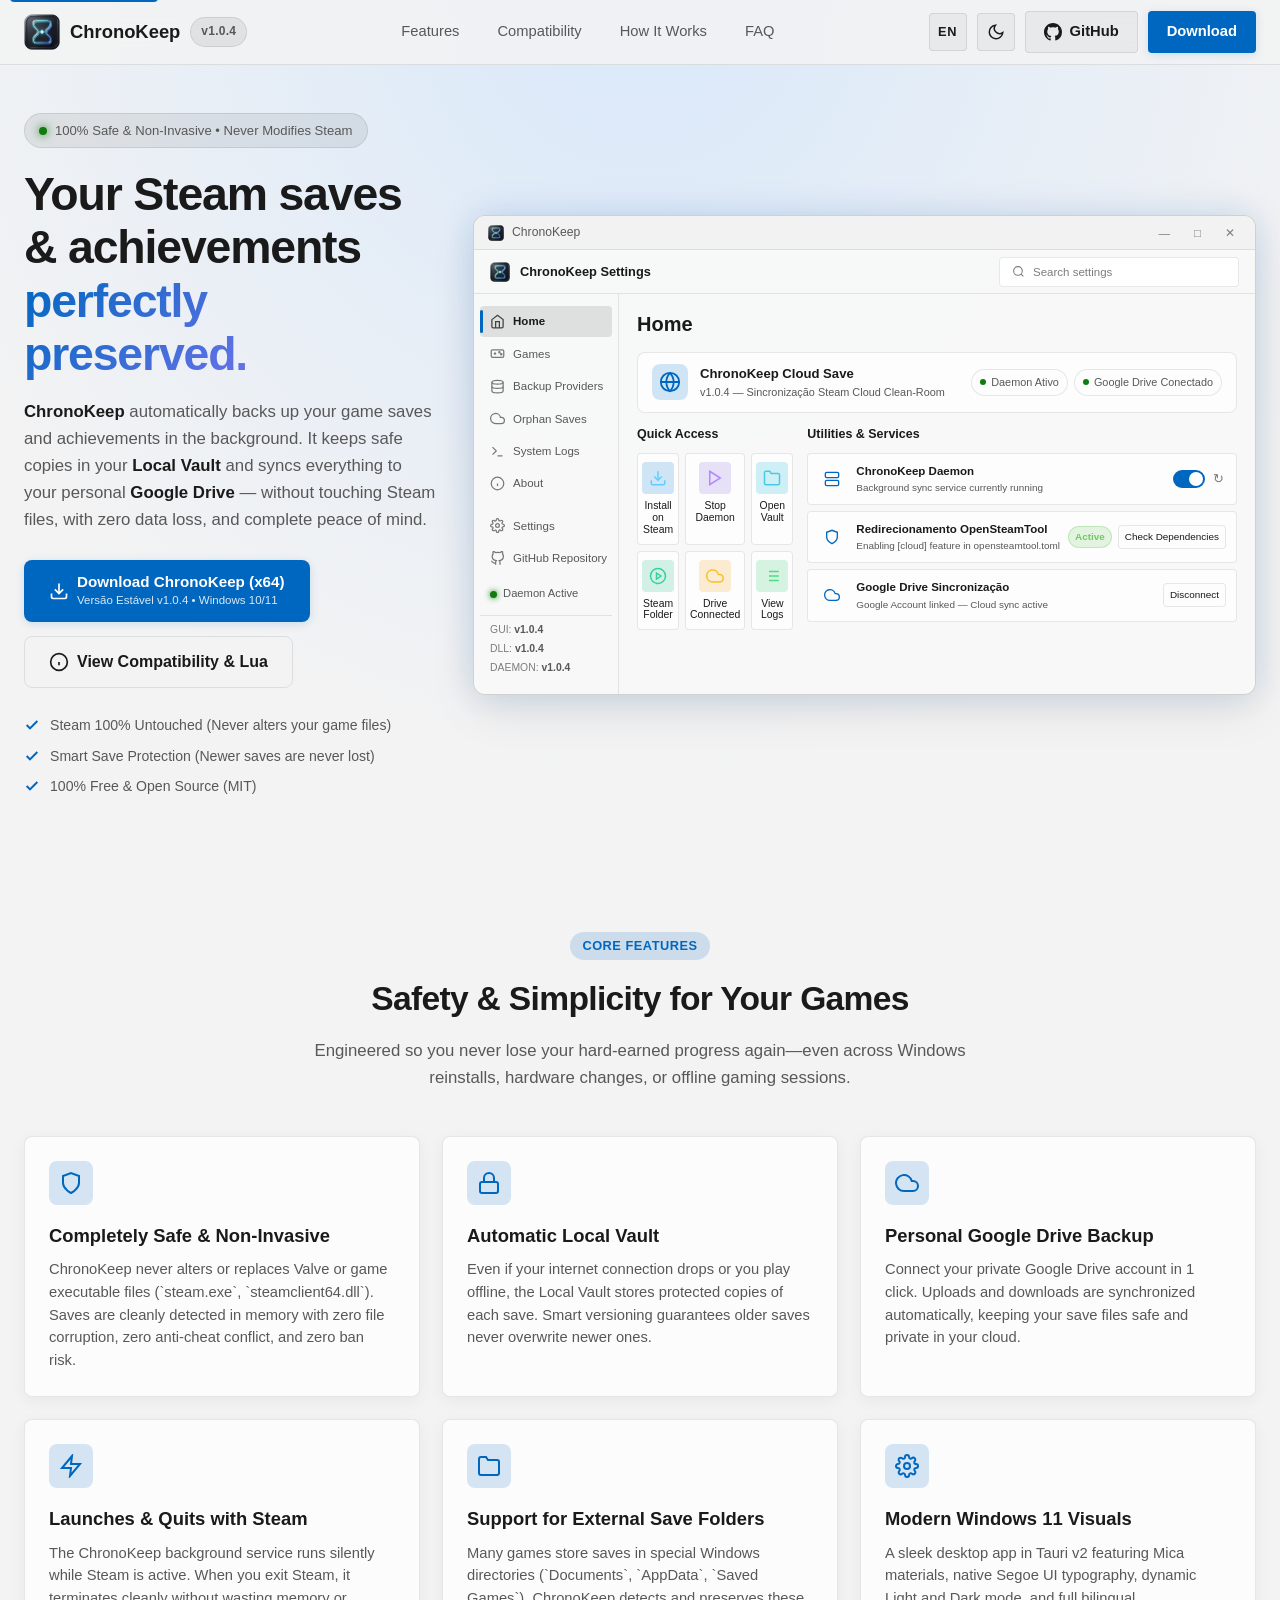
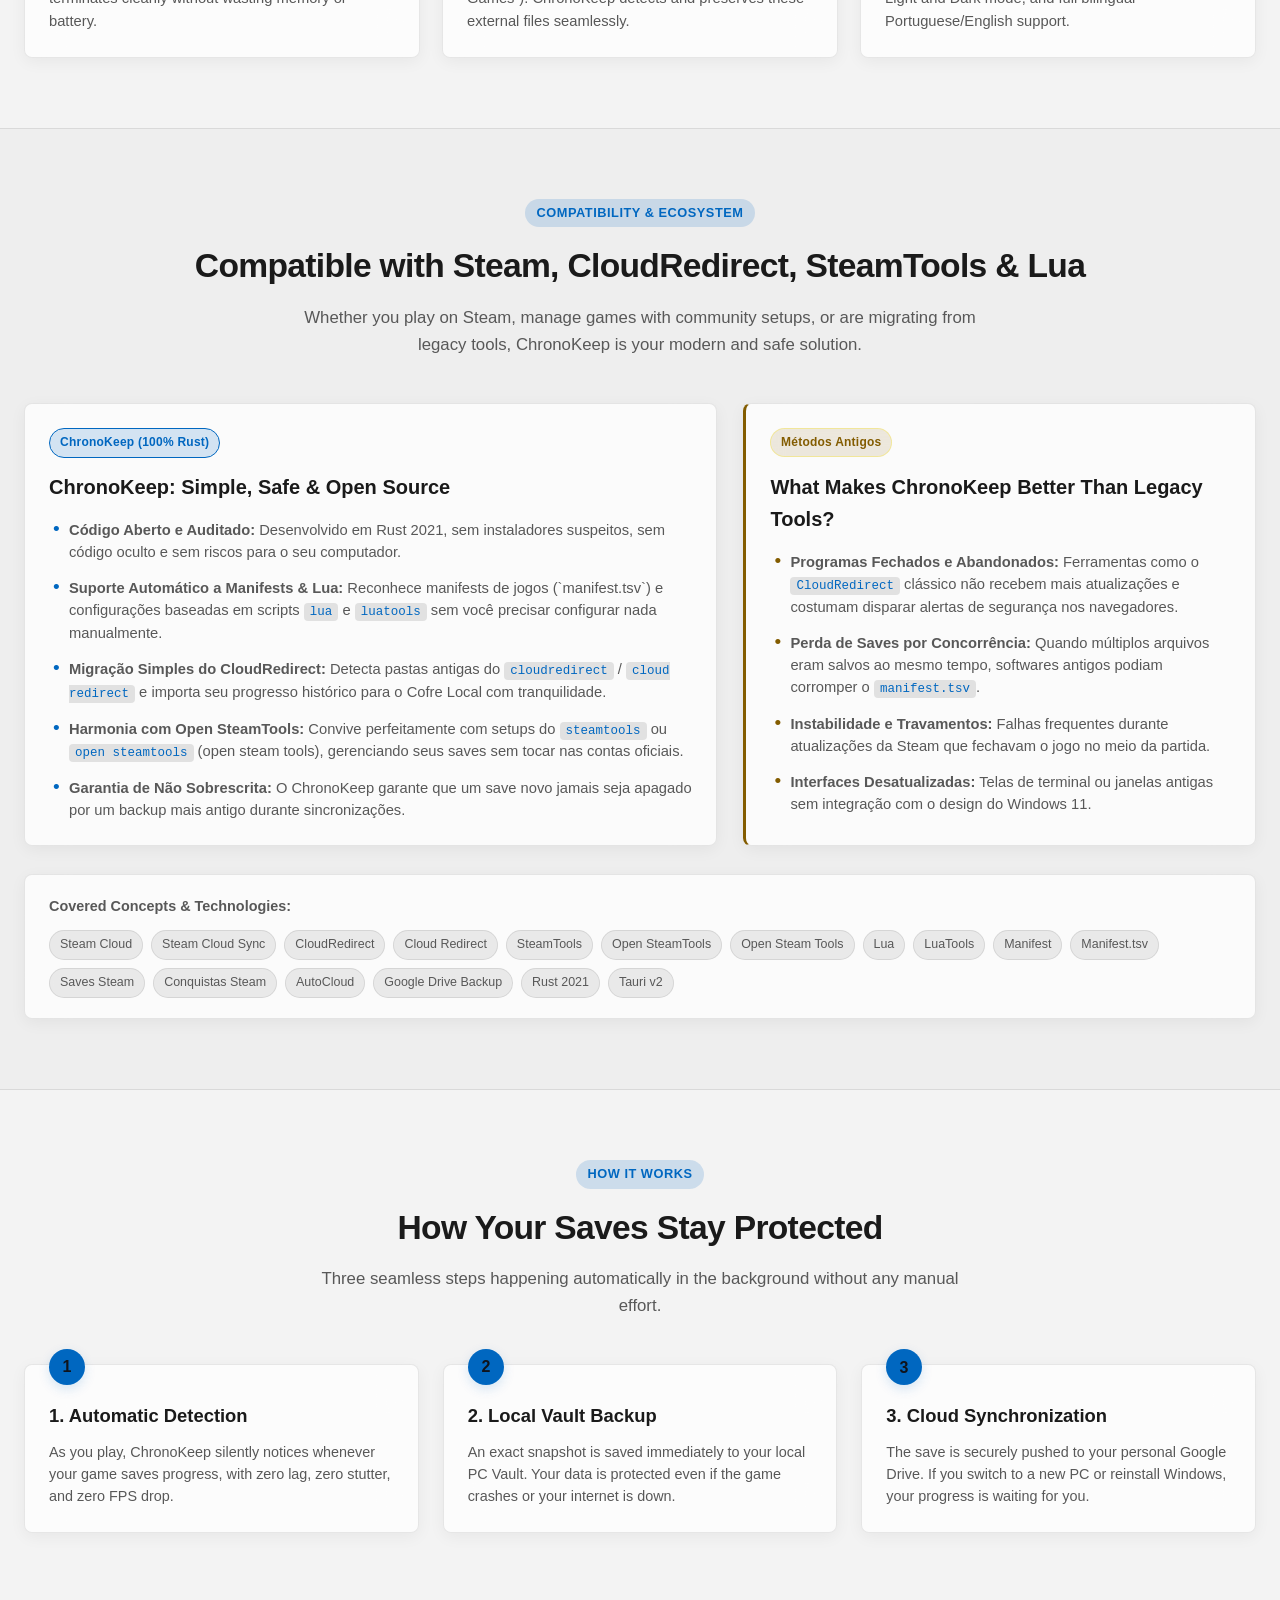
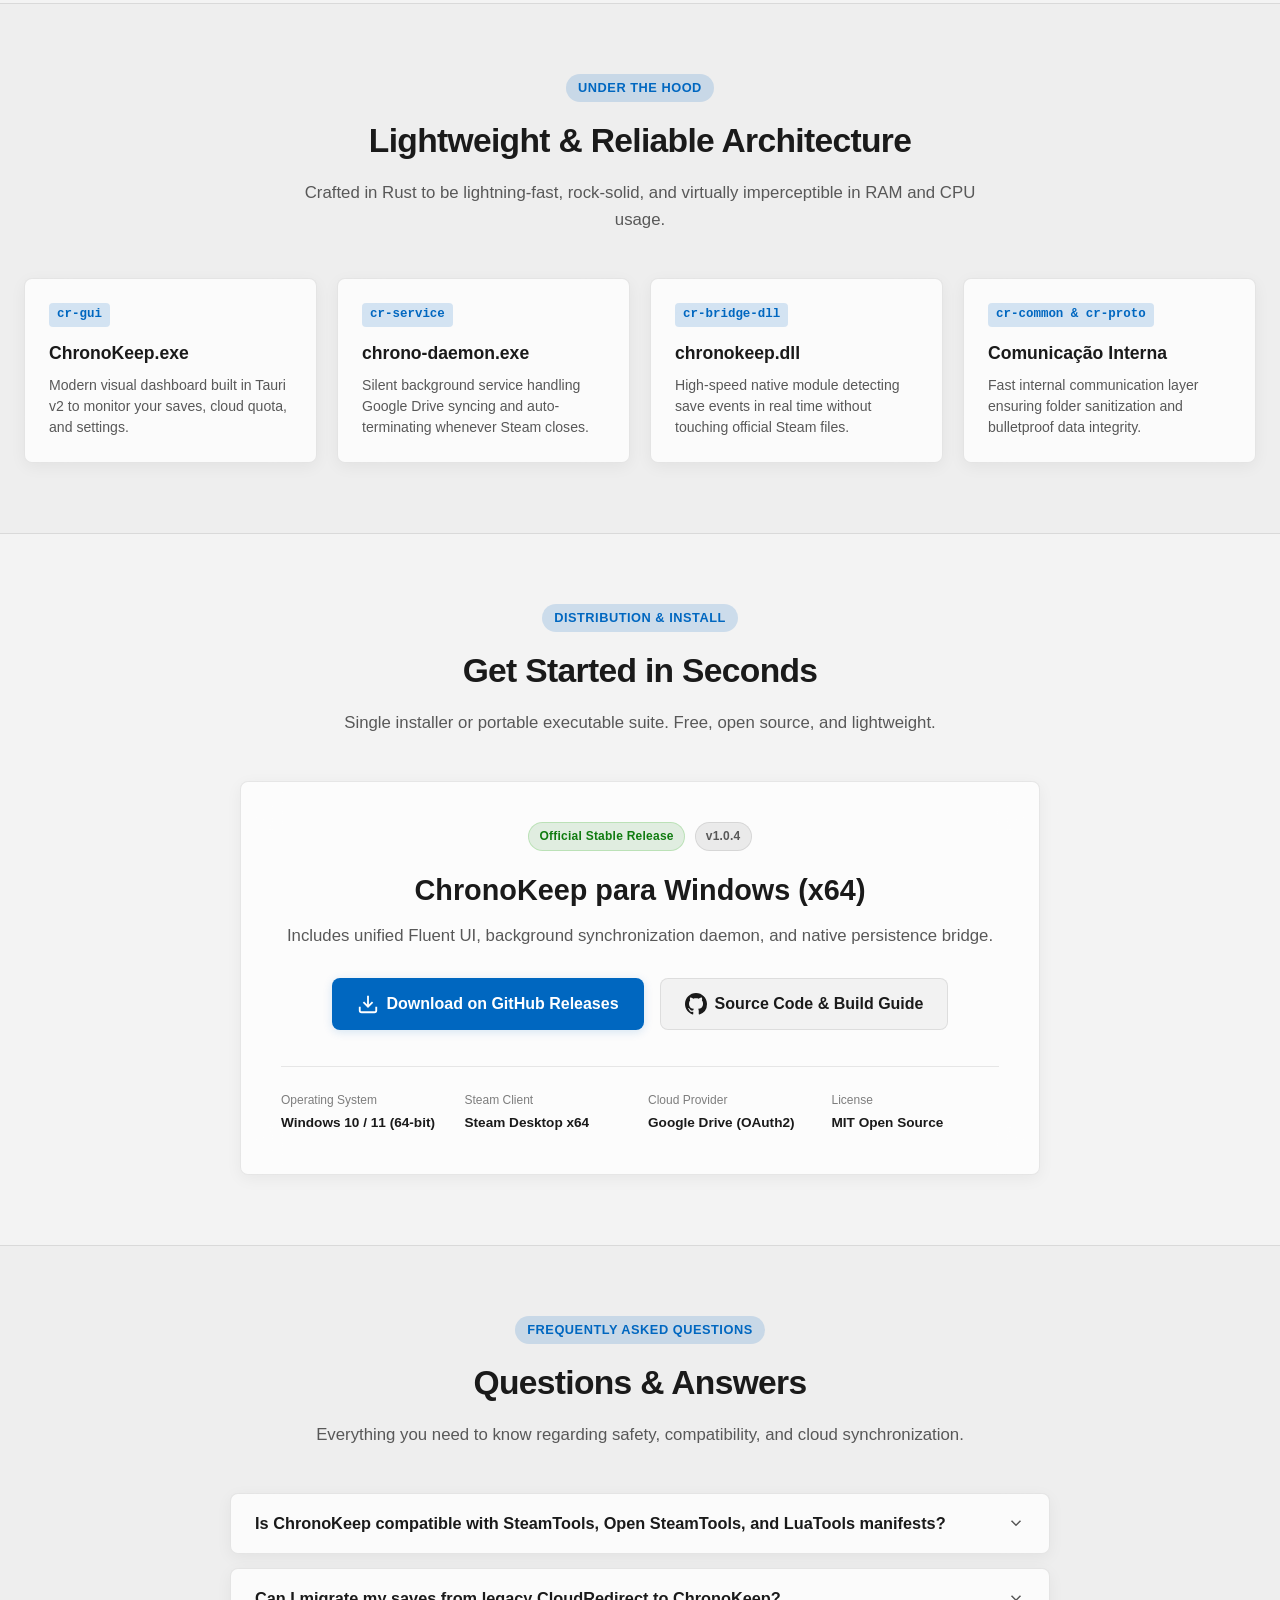
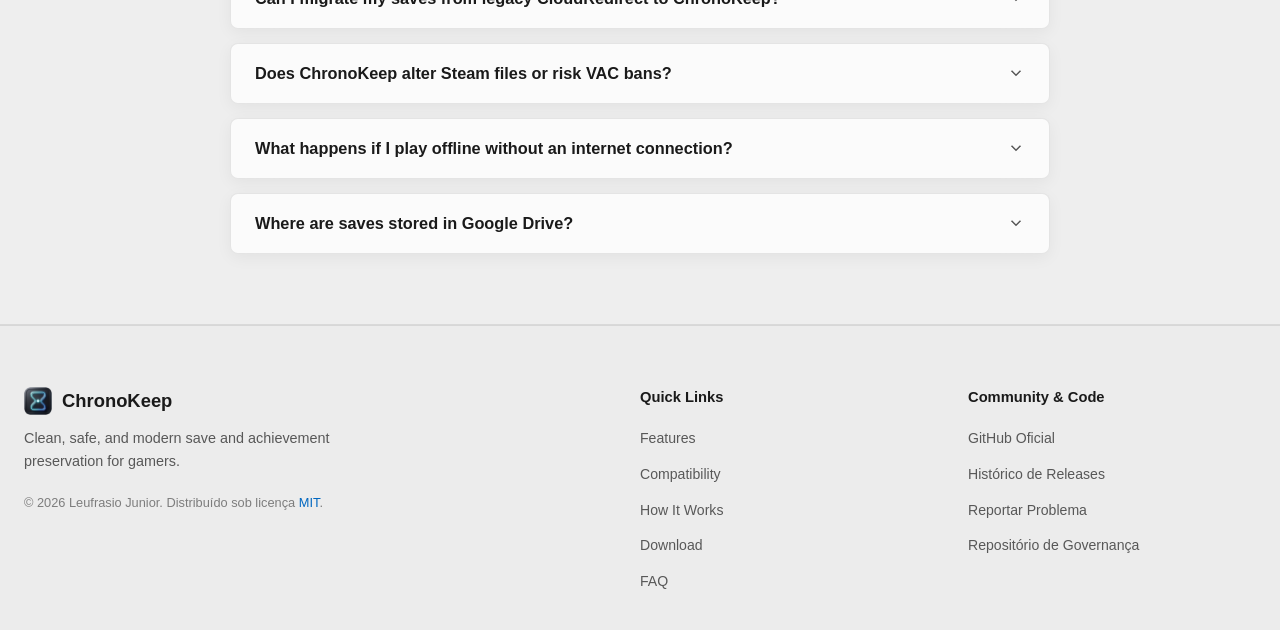
==== commit 49f74b83: "feat(pages): update mockup to 100% match the real ChronoKeep home screen" ====
--- a/index.html
+++ b/index.html
@@ -195,14 +195,14 @@
           </div>
         </div>
 
-        <!-- Windows 11 Fluent App Window Mockup (Spacious Desktop Proportions) -->
+        <!-- Windows 11 Fluent App Window Mockup (100% Fiel à Interface Real do ChronoKeep) -->
         <div class="hero-visual" aria-hidden="true">
           <div class="fluent-window-frame">
             <!-- Win11 Titlebar -->
             <div class="window-titlebar">
               <div class="window-info">
                 <img src="app-logo.png" alt="" class="window-logo">
-                <span class="window-title" data-i18n="mockup.title">ChronoKeep — Painel de Controle</span>
+                <span class="window-title">ChronoKeep</span>
               </div>
               <div class="window-controls">
                 <span class="control-btn minimize">―</span>
@@ -211,113 +211,272 @@
               </div>
             </div>
 
-            <!-- Win11 App Content Inside Mockup -->
+            <!-- Integrated App Subheader with Search -->
+            <div class="mockup-app-subheader">
+              <div class="subheader-brand">
+                <img src="app-logo.png" alt="" class="subheader-logo">
+                <span class="subheader-title" data-i18n="mockup.app_header">Configurações do ChronoKeep</span>
+              </div>
+              <div class="mockup-search-box">
+                <svg width="13" height="13" viewBox="0 0 24 24" fill="none" stroke="currentColor" stroke-width="2">
+                  <circle cx="11" cy="11" r="8"></circle>
+                  <line x1="21" y1="21" x2="16.65" y2="16.65"></line>
+                </svg>
+                <span class="mockup-search-placeholder" data-i18n="mockup.search_placeholder">Pesquisar por configurações</span>
+              </div>
+            </div>
+
+            <!-- Real App Body Layout -->
             <div class="window-body">
-              <!-- Left Sidebar -->
+              <!-- Left Sidebar Navigation Rail -->
               <aside class="mockup-sidebar">
-                <div class="mockup-nav-item active">
-                  <svg width="15" height="15" viewBox="0 0 24 24" fill="none" stroke="currentColor" stroke-width="2">
-                    <path d="M3 9l9-7 9 7v11a2 2 0 0 1-2 2H5a2 2 0 0 1-2-2z"></path>
-                  </svg>
-                  <span data-i18n="mockup.tab_home">Início</span>
+                <div class="mockup-nav-group top">
+                  <div class="mockup-nav-item active">
+                    <span class="mockup-active-bar"></span>
+                    <svg width="15" height="15" viewBox="0 0 24 24" fill="none" stroke="currentColor" stroke-width="2">
+                      <path d="M3 9l9-7 9 7v11a2 2 0 0 1-2 2H5a2 2 0 0 1-2-2z"></path>
+                      <polyline points="9 22 9 12 15 12 15 22"></polyline>
+                    </svg>
+                    <span data-i18n="mockup.nav_home">Início</span>
+                  </div>
+
+                  <div class="mockup-nav-item">
+                    <svg width="15" height="15" viewBox="0 0 24 24" fill="none" stroke="currentColor" stroke-width="2">
+                      <rect x="2" y="6" width="20" height="12" rx="2"></rect>
+                      <path d="M6 12h4m-2-2v4m7-3a1 1 0 1 0 0-2 1 1 0 0 0 0 2zm3 3a1 1 0 1 0 0-2 1 1 0 0 0 0 2z"></path>
+                    </svg>
+                    <span data-i18n="mockup.nav_games">Jogos</span>
+                  </div>
+
+                  <div class="mockup-nav-item">
+                    <svg width="15" height="15" viewBox="0 0 24 24" fill="none" stroke="currentColor" stroke-width="2">
+                      <ellipse cx="12" cy="5" rx="9" ry="3"></ellipse>
+                      <path d="M21 12c0 1.66-4 3-9 3s-9-1.34-9-3"></path>
+                      <path d="M3 5v14c0 1.66 4 3 9 3s9-1.34 9-3V5"></path>
+                    </svg>
+                    <span data-i18n="mockup.nav_providers">Provedores de Backup</span>
+                  </div>
+
+                  <div class="mockup-nav-item">
+                    <svg width="15" height="15" viewBox="0 0 24 24" fill="none" stroke="currentColor" stroke-width="2">
+                      <path d="M18 10h-1.26A8 8 0 1 0 9 20h9a5 5 0 0 0 0-10z"></path>
+                    </svg>
+                    <span data-i18n="mockup.nav_saves">Saves Órfãos</span>
+                  </div>
+
+                  <div class="mockup-nav-item">
+                    <svg width="15" height="15" viewBox="0 0 24 24" fill="none" stroke="currentColor" stroke-width="2">
+                      <polyline points="4 17 10 11 4 5"></polyline>
+                      <line x1="12" y1="19" x2="20" y2="19"></line>
+                    </svg>
+                    <span data-i18n="mockup.nav_logs">Logs do Sistema</span>
+                  </div>
+
+                  <div class="mockup-nav-item">
+                    <svg width="15" height="15" viewBox="0 0 24 24" fill="none" stroke="currentColor" stroke-width="2">
+                      <circle cx="12" cy="12" r="10"></circle>
+                      <line x1="12" y1="16" x2="12" y2="12"></line>
+                      <line x1="12" y1="8" x2="12.01" y2="8"></line>
+                    </svg>
+                    <span data-i18n="mockup.nav_about">Sobre</span>
+                  </div>
                 </div>
-                <div class="mockup-nav-item">
-                  <svg width="15" height="15" viewBox="0 0 24 24" fill="none" stroke="currentColor" stroke-width="2">
-                    <rect x="2" y="3" width="20" height="14" rx="2" ry="2"></rect>
-                    <line x1="8" y1="21" x2="16" y2="21"></line>
-                    <line x1="12" y1="17" x2="12" y2="21"></line>
-                  </svg>
-                  <span data-i18n="mockup.tab_games">Jogos & Saves</span>
-                </div>
-                <div class="mockup-nav-item">
-                  <svg width="15" height="15" viewBox="0 0 24 24" fill="none" stroke="currentColor" stroke-width="2">
-                    <rect x="3" y="11" width="18" height="11" rx="2" ry="2"></rect>
-                    <path d="M7 11V7a5 5 0 0 1 10 0v4"></path>
-                  </svg>
-                  <span data-i18n="mockup.tab_vault">Cofre Local</span>
-                </div>
-                <div class="mockup-nav-item">
-                  <svg width="15" height="15" viewBox="0 0 24 24" fill="none" stroke="currentColor" stroke-width="2">
-                    <path d="M18 10h-1.26A8 8 0 1 0 9 20h9a5 5 0 0 0 0-10z"></path>
-                  </svg>
-                  <span data-i18n="mockup.tab_cloud">Google Drive</span>
+
+                <div class="mockup-nav-group bottom">
+                  <div class="mockup-nav-item">
+                    <svg width="15" height="15" viewBox="0 0 24 24" fill="none" stroke="currentColor" stroke-width="2">
+                      <circle cx="12" cy="12" r="3"></circle>
+                      <path d="M19.4 15a1.65 1.65 0 0 0 .33 1.82l.06.06a2 2 0 0 1 0 2.83 2 2 0 0 1-2.83 0l-.06-.06a1.65 1.65 0 0 0-1.82-.33 1.65 1.65 0 0 0-1 1.51V21a2 2 0 0 1-2 2 2 2 0 0 1-2-2v-.09A1.65 1.65 0 0 0 9 19.4a1.65 1.65 0 0 0-1.82.33l-.06.06a2 2 0 0 1-2.83 0 2 2 0 0 1 0-2.83l.06-.06a1.65 1.65 0 0 0 .33-1.82 1.65 1.65 0 0 0-1.51-1H3a2 2 0 0 1-2-2 2 2 0 0 1 2-2h.09A1.65 1.65 0 0 0 4.6 9a1.65 1.65 0 0 0-.33-1.82l-.06-.06a2 2 0 0 1 0-2.83 2 2 0 0 1 2.83 0l.06.06a1.65 1.65 0 0 0 1.82.33H9a1.65 1.65 0 0 0 1-1.51V3a2 2 0 0 1 2-2 2 2 0 0 1 2 2v.09a1.65 1.65 0 0 0 1 1.51 1.65 1.65 0 0 0 1.82-.33l.06-.06a2 2 0 0 1 2.83 0 2 2 0 0 1 0 2.83l-.06.06a1.65 1.65 0 0 0-.33 1.82V9a1.65 1.65 0 0 0 1.51 1H21a2 2 0 0 1 2 2 2 2 0 0 1-2 2h-.09a1.65 1.65 0 0 0-1.51 1z"></path>
+                    </svg>
+                    <span data-i18n="mockup.nav_settings">Configurações</span>
+                  </div>
+                  <div class="mockup-nav-item">
+                    <svg width="15" height="15" viewBox="0 0 24 24" fill="none" stroke="currentColor" stroke-width="2">
+                      <path d="M9 19c-5 1.5-5-2.5-7-3m14 6v-3.87a3.37 3.37 0 0 0-.94-2.61c3.14-.35 6.44-1.54 6.44-7A5.44 5.44 0 0 0 20 4.77 5.07 5.07 0 0 0 19.91 1S18.73.65 16 2.48a13.38 13.38 0 0 0-7 0C6.27.65 5.09 1 5.09 1A5.07 5.07 0 0 0 5 4.77a5.44 5.44 0 0 0-1.5 3.78c0 5.42 3.3 6.61 6.44 7A3.37 3.37 0 0 0 9 18.13V22"></path>
+                    </svg>
+                    <span data-i18n="mockup.nav_github">Repositório GitHub</span>
+                  </div>
+
+                  <div class="mockup-system-status">
+                    <span class="status-dot-mini"></span>
+                    <span data-i18n="mockup.daemon_active">Daemon Ativo</span>
+                  </div>
+
+                  <div class="mockup-sidebar-versions">
+                    <div><span>GUI:</span> <strong>v1.0.4</strong></div>
+                    <div><span>DLL:</span> <strong>v1.0.4</strong></div>
+                    <div><span>DAEMON:</span> <strong>v1.0.4</strong></div>
+                  </div>
                 </div>
               </aside>
 
-              <!-- Main View -->
+              <!-- Main Viewport: Exact replica of the Home Screen -->
               <div class="mockup-main">
-                <!-- Status Banner -->
-                <div class="mockup-banner">
-                  <div class="banner-status">
-                    <span class="status-indicator-live"></span>
+                <div class="mockup-view-header">
+                  <h2 class="mockup-page-title" data-i18n="mockup.page_home">Início</h2>
+                </div>
+
+                <!-- Hero Status Card -->
+                <div class="mockup-hero-card">
+                  <div class="mockup-hero-left">
+                    <div class="mockup-globe-icon">
+                      <svg width="22" height="22" viewBox="0 0 24 24" fill="none" stroke="currentColor" stroke-width="2">
+                        <circle cx="12" cy="12" r="10"></circle>
+                        <path d="M12 2a14.5 14.5 0 0 0 0 20 14.5 14.5 0 0 0 0-20"></path>
+                        <path d="M2 12h20"></path>
+                      </svg>
+                    </div>
                     <div>
-                      <div class="banner-title" data-i18n="mockup.status_title">Sincronização Ativa & Protegida</div>
-                      <div class="banner-sub" data-i18n="mockup.status_sub">Google Drive Conectado • Cofre Local Ativo</div>
+                      <div class="mockup-hero-title">ChronoKeep Cloud Save</div>
+                      <div class="mockup-hero-sub">v1.0.4 — Sincronização Steam Cloud Clean-Room</div>
                     </div>
                   </div>
-                  <span class="badge badge-success" data-i18n="mockup.status_synced">● Sincronizado</span>
+                  <div class="mockup-hero-badges">
+                    <span class="mockup-badge-pill green">
+                      <span class="badge-dot-green"></span> Daemon Ativo
+                    </span>
+                    <span class="mockup-badge-pill green">
+                      <span class="badge-dot-green"></span> Google Drive Conectado
+                    </span>
+                  </div>
                 </div>
 
-                <!-- Stats Cards Row -->
-                <div class="mockup-stats-row">
-                  <div class="stat-card">
-                    <span class="stat-number">48</span>
-                    <span class="stat-label" data-i18n="mockup.stat_games">Jogos Salvos</span>
-                  </div>
-                  <div class="stat-card">
-                    <span class="stat-number">312</span>
-                    <span class="stat-label" data-i18n="mockup.stat_snapshots">Versões no Cofre</span>
-                  </div>
-                  <div class="stat-card">
-                    <span class="stat-number">1.4 GB</span>
-                    <span class="stat-label" data-i18n="mockup.stat_cloud">Espaço na Nuvem</span>
-                  </div>
-                </div>
-
-                <!-- Game Items List -->
-                <div class="mockup-games-list">
-                  <div class="mockup-game-row">
-                    <div class="game-info">
-                      <div class="game-avatar game-avatar-1">ER</div>
-                      <div>
-                        <div class="game-name">Elden Ring</div>
-                        <div class="game-meta">AppID: 1245620 • CN-42</div>
+                <!-- Two-Column Section: Acesso Rápido & Utilitários -->
+                <div class="mockup-two-col">
+                  <!-- Col 1: Acesso Rápido -->
+                  <div class="mockup-col">
+                    <div class="mockup-section-heading" data-i18n="mockup.quick_access">Acesso rápido</div>
+                    <div class="mockup-quick-grid">
+                      <div class="mockup-tile">
+                        <div class="tile-icon-box blue">
+                          <svg width="18" height="18" viewBox="0 0 24 24" fill="none" stroke="currentColor" stroke-width="2">
+                            <path d="M21 15v4a2 2 0 0 1-2 2H5a2 2 0 0 1-2-2v-4"></path>
+                            <polyline points="7 10 12 15 17 10"></polyline>
+                            <line x1="12" y1="15" x2="12" y2="3"></line>
+                          </svg>
+                        </div>
+                        <span class="mockup-tile-label" data-i18n="mockup.tile_install">Instalar na Steam</span>
+                      </div>
+
+                      <div class="mockup-tile">
+                        <div class="tile-icon-box purple">
+                          <svg width="18" height="18" viewBox="0 0 24 24" fill="none" stroke="currentColor" stroke-width="2">
+                            <polygon points="5 3 19 12 5 21 5 3"></polygon>
+                          </svg>
+                        </div>
+                        <span class="mockup-tile-label" data-i18n="mockup.tile_daemon">Parar Daemon</span>
+                      </div>
+
+                      <div class="mockup-tile">
+                        <div class="tile-icon-box cyan">
+                          <svg width="18" height="18" viewBox="0 0 24 24" fill="none" stroke="currentColor" stroke-width="2">
+                            <path d="M22 19a2 2 0 0 1-2 2H4a2 2 0 0 1-2-2V5a2 2 0 0 1 2-2h5l2 3h9a2 2 0 0 1 2 2z"></path>
+                          </svg>
+                        </div>
+                        <span class="mockup-tile-label" data-i18n="mockup.tile_vault">Abrir Cofre</span>
+                      </div>
+
+                      <div class="mockup-tile">
+                        <div class="tile-icon-box teal">
+                          <svg width="18" height="18" viewBox="0 0 24 24" fill="none" stroke="currentColor" stroke-width="2">
+                            <circle cx="12" cy="12" r="10"></circle>
+                            <polygon points="10 8 16 12 10 16 10 8"></polygon>
+                          </svg>
+                        </div>
+                        <span class="mockup-tile-label" data-i18n="mockup.tile_steam">Pasta Steam</span>
+                      </div>
+
+                      <div class="mockup-tile">
+                        <div class="tile-icon-box orange">
+                          <svg width="18" height="18" viewBox="0 0 24 24" fill="none" stroke="currentColor" stroke-width="2">
+                            <path d="M18 10h-1.26A8 8 0 1 0 9 20h9a5 5 0 0 0 0-10z"></path>
+                          </svg>
+                        </div>
+                        <span class="mockup-tile-label" data-i18n="mockup.tile_drive">Drive Conectado</span>
+                      </div>
+
+                      <div class="mockup-tile">
+                        <div class="tile-icon-box green">
+                          <svg width="18" height="18" viewBox="0 0 24 24" fill="none" stroke="currentColor" stroke-width="2">
+                            <line x1="8" y1="6" x2="21" y2="6"></line>
+                            <line x1="8" y1="12" x2="21" y2="12"></line>
+                            <line x1="8" y1="18" x2="21" y2="18"></line>
+                            <line x1="3" y1="6" x2="3.01" y2="6"></line>
+                            <line x1="3" y1="12" x2="3.01" y2="12"></line>
+                            <line x1="3" y1="18" x2="3.01" y2="18"></line>
+                          </svg>
+                        </div>
+                        <span class="mockup-tile-label" data-i18n="mockup.tile_logs">Ver Logs</span>
                       </div>
                     </div>
-                    <div class="game-sync-state">
-                      <span class="badge badge-success" data-i18n="mockup.badge_synced">✓ Nuvem OK</span>
-                      <span class="game-time" data-i18n="mockup.time_now">Agora mesmo</span>
-                    </div>
-                  </div>
-
-                  <div class="mockup-game-row">
-                    <div class="game-info">
-                      <div class="game-avatar game-avatar-2">BG3</div>
-                      <div>
-                        <div class="game-name">Baldur's Gate 3</div>
-                        <div class="game-meta">AppID: 1086940 • CN-18</div>
+                  </div>
+
+                  <!-- Col 2: Utilitários e Serviços -->
+                  <div class="mockup-col">
+                    <div class="mockup-section-heading" data-i18n="mockup.utilities">Utilitários e Serviços</div>
+                    <div class="mockup-services-list">
+                      <!-- Service 1: Daemon -->
+                      <div class="mockup-service-card">
+                        <div class="service-left">
+                          <div class="service-icon-box">
+                            <svg width="16" height="16" viewBox="0 0 24 24" fill="none" stroke="currentColor" stroke-width="2">
+                              <rect x="2" y="2" width="20" height="8" rx="2" ry="2"></rect>
+                              <rect x="2" y="14" width="20" height="8" rx="2" ry="2"></rect>
+                              <line x1="6" y1="6" x2="6.01" y2="6"></line>
+                              <line x1="6" y1="18" x2="6.01" y2="18"></line>
+                            </svg>
+                          </div>
+                          <div>
+                            <div class="service-name">ChronoKeep Daemon</div>
+                            <div class="service-desc" data-i18n="mockup.daemon_desc">Serviço de sincronização ativo em segundo plano</div>
+                          </div>
+                        </div>
+                        <div class="service-right">
+                          <span class="mockup-switch active"><span class="switch-knob"></span></span>
+                          <span class="mockup-refresh-btn">↻</span>
+                        </div>
+                      </div>
+
+                      <!-- Service 2: OpenSteamTool -->
+                      <div class="mockup-service-card">
+                        <div class="service-left">
+                          <div class="service-icon-box">
+                            <svg width="16" height="16" viewBox="0 0 24 24" fill="none" stroke="currentColor" stroke-width="2">
+                              <path d="M12 22s8-4 8-10V5l-8-3-8 3v7c0 6 8 10 8 10z"></path>
+                            </svg>
+                          </div>
+                          <div>
+                            <div class="service-name">Redirecionamento OpenSteamTool</div>
+                            <div class="service-desc" data-i18n="mockup.ost_desc">Habilitação do recurso [cloud] no opensteamtool.toml</div>
+                          </div>
+                        </div>
+                        <div class="service-right">
+                          <span class="mockup-pill-active" data-i18n="mockup.active">Ativo</span>
+                          <span class="mockup-sm-btn" data-i18n="mockup.check_deps">Verificar Dependências</span>
+                        </div>
+                      </div>
+
+                      <!-- Service 3: Google Drive -->
+                      <div class="mockup-service-card">
+                        <div class="service-left">
+                          <div class="service-icon-box">
+                            <svg width="16" height="16" viewBox="0 0 24 24" fill="none" stroke="currentColor" stroke-width="2">
+                              <path d="M18 10h-1.26A8 8 0 1 0 9 20h9a5 5 0 0 0 0-10z"></path>
+                            </svg>
+                          </div>
+                          <div>
+                            <div class="service-name">Google Drive Sincronização</div>
+                            <div class="service-desc" data-i18n="mockup.gdrive_desc">Conta Google vinculada — Sincronização em nuvem ativa</div>
+                          </div>
+                        </div>
+                        <div class="service-right">
+                          <span class="mockup-sm-btn" data-i18n="mockup.disconnect">Desconectar</span>
+                        </div>
                       </div>
                     </div>
-                    <div class="game-sync-state">
-                      <span class="badge badge-success" data-i18n="mockup.badge_synced">✓ Nuvem OK</span>
-                      <span class="game-time" data-i18n="mockup.time_min">Há 12 min</span>
-                    </div>
-                  </div>
-
-                  <div class="mockup-game-row">
-                    <div class="game-info">
-                      <div class="game-avatar game-avatar-3">CP</div>
-                      <div>
-                        <div class="game-name">Cyberpunk 2077</div>
-                        <div class="game-meta">AppID: 1091500 • CN-89</div>
-                      </div>
-                    </div>
-                    <div class="game-sync-state">
-                      <span class="badge badge-success" data-i18n="mockup.badge_synced">✓ Nuvem OK</span>
-                      <span class="game-time" data-i18n="mockup.time_yesterday">Ontem</span>
-                    </div>
                   </div>
                 </div>
+
               </div>
             </div>
           </div>
--- a/styles.css
+++ b/styles.css
@@ -123,7 +123,7 @@
 /* Container */
 .container {
   width: 100%;
-  max-width: 1280px;
+  max-width: 1300px;
   margin: 0 auto;
   padding: 0 24px;
 }
@@ -149,7 +149,7 @@
   align-items: center;
   justify-content: space-between;
   height: var(--nav-height);
-  max-width: 1280px;
+  max-width: 1300px;
   margin: 0 auto;
   padding: 0 24px;
   gap: 16px;
@@ -197,7 +197,7 @@
   font-weight: 500;
   padding: 6px 12px;
   border-radius: var(--radius-sm);
-  white-space: nowrap; /* Never breaks into 2 lines */
+  white-space: nowrap;
   transition: color var(--transition-fast), background var(--transition-fast);
 }
 
@@ -365,18 +365,18 @@
 }
 
 /* ==========================================================================
-   Hero Section & Windows 11 Desktop Mockup
+   Hero Section & Layout
    ========================================================================== */
 .hero-section {
-  padding: 50px 0 70px;
+  padding: 48px 0 64px;
   position: relative;
 }
 
 .hero-container {
   display: grid;
-  grid-template-columns: 1fr 1.22fr; /* Give mockup ample room */
-  align-items: center;
-  gap: 44px;
+  grid-template-columns: 1fr 1.38fr; /* Wide proportion for the real desktop UI */
+  align-items: center;
+  gap: 36px;
 }
 
 .hero-pill-badge {
@@ -409,11 +409,11 @@
 }
 
 .hero-title {
-  font-size: 3rem;
+  font-size: 2.9rem;
   line-height: 1.15;
   font-weight: 700;
   letter-spacing: -0.025em;
-  margin-bottom: 20px;
+  margin-bottom: 18px;
 }
 
 .gradient-text {
@@ -424,10 +424,10 @@
 }
 
 .hero-description {
-  font-size: 1.08rem;
-  color: var(--text-secondary);
-  margin-bottom: 28px;
-  max-width: 520px;
+  font-size: 1.05rem;
+  color: var(--text-secondary);
+  margin-bottom: 26px;
+  max-width: 500px;
   line-height: 1.6;
 }
 
@@ -439,7 +439,7 @@
   display: flex;
   align-items: center;
   gap: 14px;
-  margin-bottom: 28px;
+  margin-bottom: 26px;
   flex-wrap: wrap;
 }
 
@@ -463,7 +463,7 @@
 }
 
 /* ==========================================================================
-   Spacious, Proportional Windows 11 Fluent App Mockup
+   Real ChronoKeep Window Mockup (100% Faithful Replica)
    ========================================================================== */
 .hero-visual {
   width: 100%;
@@ -471,7 +471,7 @@
 
 .fluent-window-frame {
   width: 100%;
-  background: rgba(30, 30, 30, 0.94);
+  background: rgba(26, 26, 26, 0.94);
   backdrop-filter: blur(40px);
   -webkit-backdrop-filter: blur(40px);
   border: 1px solid var(--card-border-strong);
@@ -482,7 +482,7 @@
 }
 
 [data-theme="light"] .fluent-window-frame {
-  background: rgba(255, 255, 255, 0.94);
+  background: rgba(248, 248, 248, 0.96);
 }
 
 .fluent-window-frame:hover {
@@ -495,15 +495,15 @@
   display: flex;
   align-items: center;
   justify-content: space-between;
-  height: 38px;
-  padding: 0 16px;
-  background: rgba(20, 20, 20, 0.45);
+  height: 34px;
+  padding: 0 14px;
+  background: rgba(18, 18, 18, 0.5);
   border-bottom: 1px solid var(--card-border);
   user-select: none;
 }
 
 [data-theme="light"] .window-titlebar {
-  background: rgba(240, 240, 240, 0.65);
+  background: rgba(240, 240, 240, 0.7);
 }
 
 .window-info {
@@ -513,12 +513,12 @@
 }
 
 .window-logo {
-  width: 18px;
-  height: 18px;
+  width: 16px;
+  height: 16px;
 }
 
 .window-title {
-  font-size: 0.8rem;
+  font-size: 0.76rem;
   color: var(--text-secondary);
   font-weight: 500;
 }
@@ -527,7 +527,7 @@
   display: flex;
   align-items: center;
   gap: 12px;
-  font-size: 0.75rem;
+  font-size: 0.72rem;
   color: var(--text-tertiary);
 }
 
@@ -548,190 +548,393 @@
   color: #fff;
 }
 
-/* Mockup Body Layout - Spacious 2-Column Desktop Architecture */
+/* App Subheader with Search */
+.mockup-app-subheader {
+  display: flex;
+  align-items: center;
+  justify-content: space-between;
+  height: 44px;
+  padding: 0 16px;
+  background: rgba(255, 255, 255, 0.02);
+  border-bottom: 1px solid var(--card-border);
+}
+
+.subheader-brand {
+  display: flex;
+  align-items: center;
+  gap: 10px;
+}
+
+.subheader-logo {
+  width: 20px;
+  height: 20px;
+}
+
+.subheader-title {
+  font-size: 0.8rem;
+  font-weight: 600;
+  color: var(--text-primary);
+}
+
+.mockup-search-box {
+  display: flex;
+  align-items: center;
+  gap: 8px;
+  background: rgba(255, 255, 255, 0.06);
+  border: 1px solid var(--card-border);
+  border-radius: var(--radius-sm);
+  padding: 5px 12px;
+  font-size: 0.72rem;
+  color: var(--text-tertiary);
+  width: 240px;
+}
+
+[data-theme="light"] .mockup-search-box {
+  background: #FFFFFF;
+}
+
+/* Real App Body */
 .window-body {
   display: grid;
-  grid-template-columns: 135px 1fr;
-  min-height: 330px;
-}
-
+  grid-template-columns: 145px 1fr;
+  min-height: 400px;
+}
+
+/* Left Sidebar Rail */
 .mockup-sidebar {
   background: rgba(255, 255, 255, 0.02);
   border-right: 1px solid var(--card-border);
-  padding: 14px 8px;
+  padding: 12px 6px;
   display: flex;
   flex-direction: column;
-  gap: 4px;
+  justify-content: space-between;
+}
+
+.mockup-nav-group {
+  display: flex;
+  flex-direction: column;
+  gap: 2px;
 }
 
 .mockup-nav-item {
   display: flex;
   align-items: center;
   gap: 8px;
-  padding: 7px 10px;
+  padding: 6px 10px;
   border-radius: var(--radius-sm);
-  font-size: 0.78rem;
+  font-size: 0.72rem;
   color: var(--text-secondary);
   cursor: pointer;
+  position: relative;
   transition: background var(--transition-fast);
   white-space: nowrap;
 }
 
+.mockup-nav-item svg {
+  flex-shrink: 0;
+  opacity: 0.8;
+}
+
 .mockup-nav-item.active {
   background: var(--bg-subtle-active);
-  color: var(--accent-color);
-  font-weight: 600;
-  border-left: 3px solid var(--accent-color);
-}
-
+  color: var(--text-primary);
+  font-weight: 600;
+}
+
+.mockup-active-bar {
+  position: absolute;
+  left: 0;
+  top: 4px;
+  bottom: 4px;
+  width: 3px;
+  border-radius: 2px;
+  background: var(--accent-color);
+}
+
+.mockup-system-status {
+  display: flex;
+  align-items: center;
+  gap: 6px;
+  padding: 6px 10px;
+  font-size: 0.7rem;
+  font-weight: 500;
+  color: var(--text-secondary);
+  margin-top: 4px;
+}
+
+.status-dot-mini {
+  width: 7px;
+  height: 7px;
+  border-radius: 50%;
+  background: var(--success-color);
+  box-shadow: 0 0 6px var(--success-color);
+}
+
+.mockup-sidebar-versions {
+  padding: 6px 10px;
+  font-size: 0.65rem;
+  color: var(--text-tertiary);
+  border-top: 1px solid var(--card-border);
+  margin-top: 4px;
+  display: flex;
+  flex-direction: column;
+  gap: 2px;
+}
+
+.mockup-sidebar-versions strong {
+  color: var(--text-secondary);
+}
+
+/* Main Real Content View */
 .mockup-main {
-  padding: 16px 20px;
+  padding: 14px 18px;
   display: flex;
   flex-direction: column;
   gap: 12px;
 }
 
-/* Banner */
-.mockup-banner {
+.mockup-page-title {
+  font-size: 1.25rem;
+  font-weight: 700;
+  color: var(--text-primary);
+}
+
+/* Hero Status Banner */
+.mockup-hero-card {
   display: flex;
   align-items: center;
   justify-content: space-between;
   padding: 10px 14px;
-  background: var(--bg-subtle);
+  background: var(--card-bg);
   border: 1px solid var(--card-border);
   border-radius: var(--radius-md);
   gap: 12px;
 }
 
-.banner-status {
-  display: flex;
-  align-items: center;
-  gap: 10px;
-}
-
-.status-indicator-live {
-  width: 9px;
-  height: 9px;
+.mockup-hero-left {
+  display: flex;
+  align-items: center;
+  gap: 12px;
+}
+
+.mockup-globe-icon {
+  width: 36px;
+  height: 36px;
+  border-radius: var(--radius-md);
+  background: rgba(0, 120, 212, 0.18);
+  color: var(--accent-color);
+  display: flex;
+  align-items: center;
+  justify-content: center;
+  flex-shrink: 0;
+}
+
+.mockup-hero-title {
+  font-size: 0.82rem;
+  font-weight: 600;
+  color: var(--text-primary);
+}
+
+.mockup-hero-sub {
+  font-size: 0.68rem;
+  color: var(--text-secondary);
+}
+
+.mockup-hero-badges {
+  display: flex;
+  gap: 6px;
+  flex-shrink: 0;
+}
+
+.mockup-badge-pill {
+  display: inline-flex;
+  align-items: center;
+  gap: 5px;
+  padding: 4px 8px;
+  border-radius: 999px;
+  font-size: 0.68rem;
+  font-weight: 500;
+  background: rgba(255, 255, 255, 0.05);
+  border: 1px solid var(--card-border);
+  color: var(--text-secondary);
+  white-space: nowrap;
+}
+
+.badge-dot-green {
+  width: 6px;
+  height: 6px;
   border-radius: 50%;
   background: var(--success-color);
-  box-shadow: 0 0 8px var(--success-color);
-  flex-shrink: 0;
-}
-
-.banner-title {
-  font-size: 0.82rem;
-  font-weight: 600;
-  line-height: 1.25;
-}
-
-.banner-sub {
-  font-size: 0.7rem;
-  color: var(--text-secondary);
-  line-height: 1.2;
-}
-
-/* Stats */
-.mockup-stats-row {
+}
+
+/* Two-Column Grid: Acesso Rápido & Utilitários */
+.mockup-two-col {
+  display: grid;
+  grid-template-columns: 1fr 1.35fr;
+  gap: 14px;
+}
+
+.mockup-section-heading {
+  font-size: 0.78rem;
+  font-weight: 600;
+  color: var(--text-primary);
+  margin-bottom: 8px;
+}
+
+/* Quick Access Grid Tiles (3x2) */
+.mockup-quick-grid {
   display: grid;
   grid-template-columns: repeat(3, 1fr);
-  gap: 10px;
-}
-
-.stat-card {
-  background: var(--bg-subtle);
+  gap: 6px;
+}
+
+.mockup-tile {
+  background: var(--card-bg);
   border: 1px solid var(--card-border);
   border-radius: var(--radius-sm);
-  padding: 8px 12px;
+  padding: 8px 4px;
   display: flex;
   flex-direction: column;
-}
-
-.stat-number {
-  font-size: 1.15rem;
-  font-weight: 700;
-  color: var(--text-primary);
-  line-height: 1.2;
-}
-
-.stat-label {
-  font-size: 0.68rem;
-  color: var(--text-tertiary);
-  margin-top: 2px;
-  white-space: nowrap;
-}
-
-/* Games List */
-.mockup-games-list {
+  align-items: center;
+  gap: 6px;
+  text-align: center;
+  cursor: pointer;
+  transition: all 0.12s ease;
+}
+
+.mockup-tile:hover {
+  background: var(--card-bg-hover);
+  border-color: var(--card-border-strong);
+  transform: translateY(-1px);
+}
+
+.tile-icon-box {
+  width: 32px;
+  height: 32px;
+  border-radius: var(--radius-sm);
+  display: flex;
+  align-items: center;
+  justify-content: center;
+}
+
+.tile-icon-box.blue { background: rgba(0, 120, 212, 0.18); color: #60CDFF; }
+.tile-icon-box.purple { background: rgba(135, 100, 230, 0.18); color: #B388FF; }
+.tile-icon-box.cyan { background: rgba(0, 180, 216, 0.18); color: #48CAE4; }
+.tile-icon-box.teal { background: rgba(16, 185, 129, 0.18); color: #34D399; }
+.tile-icon-box.orange { background: rgba(245, 158, 11, 0.18); color: #FBBF24; }
+.tile-icon-box.green { background: rgba(34, 197, 94, 0.18); color: #4ADE80; }
+
+.mockup-tile-label {
+  font-size: 0.65rem;
+  font-weight: 500;
+  color: var(--text-primary);
+  line-height: 1.15;
+}
+
+/* Utilitários e Serviços List */
+.mockup-services-list {
   display: flex;
   flex-direction: column;
-  gap: 8px;
-}
-
-.mockup-game-row {
-  display: flex;
-  align-items: center;
-  justify-content: space-between;
-  padding: 8px 12px;
-  background: var(--bg-subtle);
+  gap: 6px;
+}
+
+.mockup-service-card {
+  background: var(--card-bg);
   border: 1px solid var(--card-border);
   border-radius: var(--radius-sm);
-  gap: 12px;
-  transition: background var(--transition-fast);
-}
-
-.mockup-game-row:hover {
-  background: var(--bg-subtle-hover);
-}
-
-.game-info {
+  padding: 8px 10px;
+  display: flex;
+  align-items: center;
+  justify-content: space-between;
+  gap: 8px;
+}
+
+.service-left {
   display: flex;
   align-items: center;
   gap: 10px;
   min-width: 0;
 }
 
-.game-avatar {
+.service-icon-box {
   width: 28px;
   height: 28px;
-  border-radius: 5px;
+  border-radius: var(--radius-sm);
+  background: rgba(255, 255, 255, 0.04);
+  color: var(--accent-color);
   display: flex;
   align-items: center;
   justify-content: center;
-  font-size: 0.68rem;
-  font-weight: 700;
-  color: #fff;
   flex-shrink: 0;
 }
 
-.game-avatar-1 { background: linear-gradient(135deg, #f5af19, #e65c00); }
-.game-avatar-2 { background: linear-gradient(135deg, #8a2387, #e94057); }
-.game-avatar-3 { background: linear-gradient(135deg, #00c6ff, #0072ff); }
-
-.game-name {
-  font-size: 0.82rem;
-  font-weight: 600;
+.service-name {
+  font-size: 0.72rem;
+  font-weight: 600;
+  color: var(--text-primary);
+  white-space: nowrap;
+}
+
+.service-desc {
+  font-size: 0.62rem;
+  color: var(--text-secondary);
   white-space: nowrap;
   overflow: hidden;
   text-overflow: ellipsis;
 }
 
-.game-meta {
-  font-size: 0.68rem;
+.service-right {
+  display: flex;
+  align-items: center;
+  gap: 6px;
+  flex-shrink: 0;
+}
+
+/* Controls inside service cards */
+.mockup-switch {
+  width: 32px;
+  height: 18px;
+  border-radius: 999px;
+  background: var(--accent-bg);
+  display: inline-flex;
+  align-items: center;
+  padding: 2px;
+  cursor: pointer;
+}
+
+.mockup-switch .switch-knob {
+  width: 14px;
+  height: 14px;
+  border-radius: 50%;
+  background: #FFFFFF;
+  transform: translateX(14px);
+}
+
+.mockup-refresh-btn {
+  font-size: 0.8rem;
   color: var(--text-tertiary);
-  white-space: nowrap;
-}
-
-.game-sync-state {
-  display: flex;
-  flex-direction: column;
-  align-items: flex-end;
-  flex-shrink: 0;
-}
-
-.game-time {
-  font-size: 0.65rem;
-  color: var(--text-tertiary);
-  margin-top: 2px;
+  cursor: pointer;
+  padding: 2px;
+}
+
+.mockup-pill-active {
+  background: rgba(108, 203, 95, 0.18);
+  color: #6CCB5F;
+  border: 1px solid rgba(108, 203, 95, 0.3);
+  font-size: 0.62rem;
+  font-weight: 600;
+  padding: 2px 6px;
+  border-radius: 999px;
+}
+
+.mockup-sm-btn {
+  background: rgba(255, 255, 255, 0.08);
+  border: 1px solid var(--card-border);
+  color: var(--text-primary);
+  font-size: 0.62rem;
+  font-weight: 500;
+  padding: 3px 6px;
+  border-radius: var(--radius-sm);
   white-space: nowrap;
 }
 
@@ -1207,7 +1410,7 @@
 /* ==========================================================================
    Responsive Breakpoints
    ========================================================================== */
-@media (max-width: 1080px) {
+@media (max-width: 1150px) {
   .hero-container {
     grid-template-columns: 1fr;
     text-align: center;
@@ -1233,7 +1436,7 @@
   }
 
   .fluent-window-frame {
-    max-width: 650px;
+    max-width: 760px;
     margin: 0 auto;
   }
 
@@ -1293,7 +1496,11 @@
   }
 
   .mockup-sidebar {
-    display: none; /* Hide sidebar on small viewports for ultra clean card view */
+    display: none;
+  }
+
+  .mockup-two-col {
+    grid-template-columns: 1fr;
   }
 
   .dl-requirements-grid {
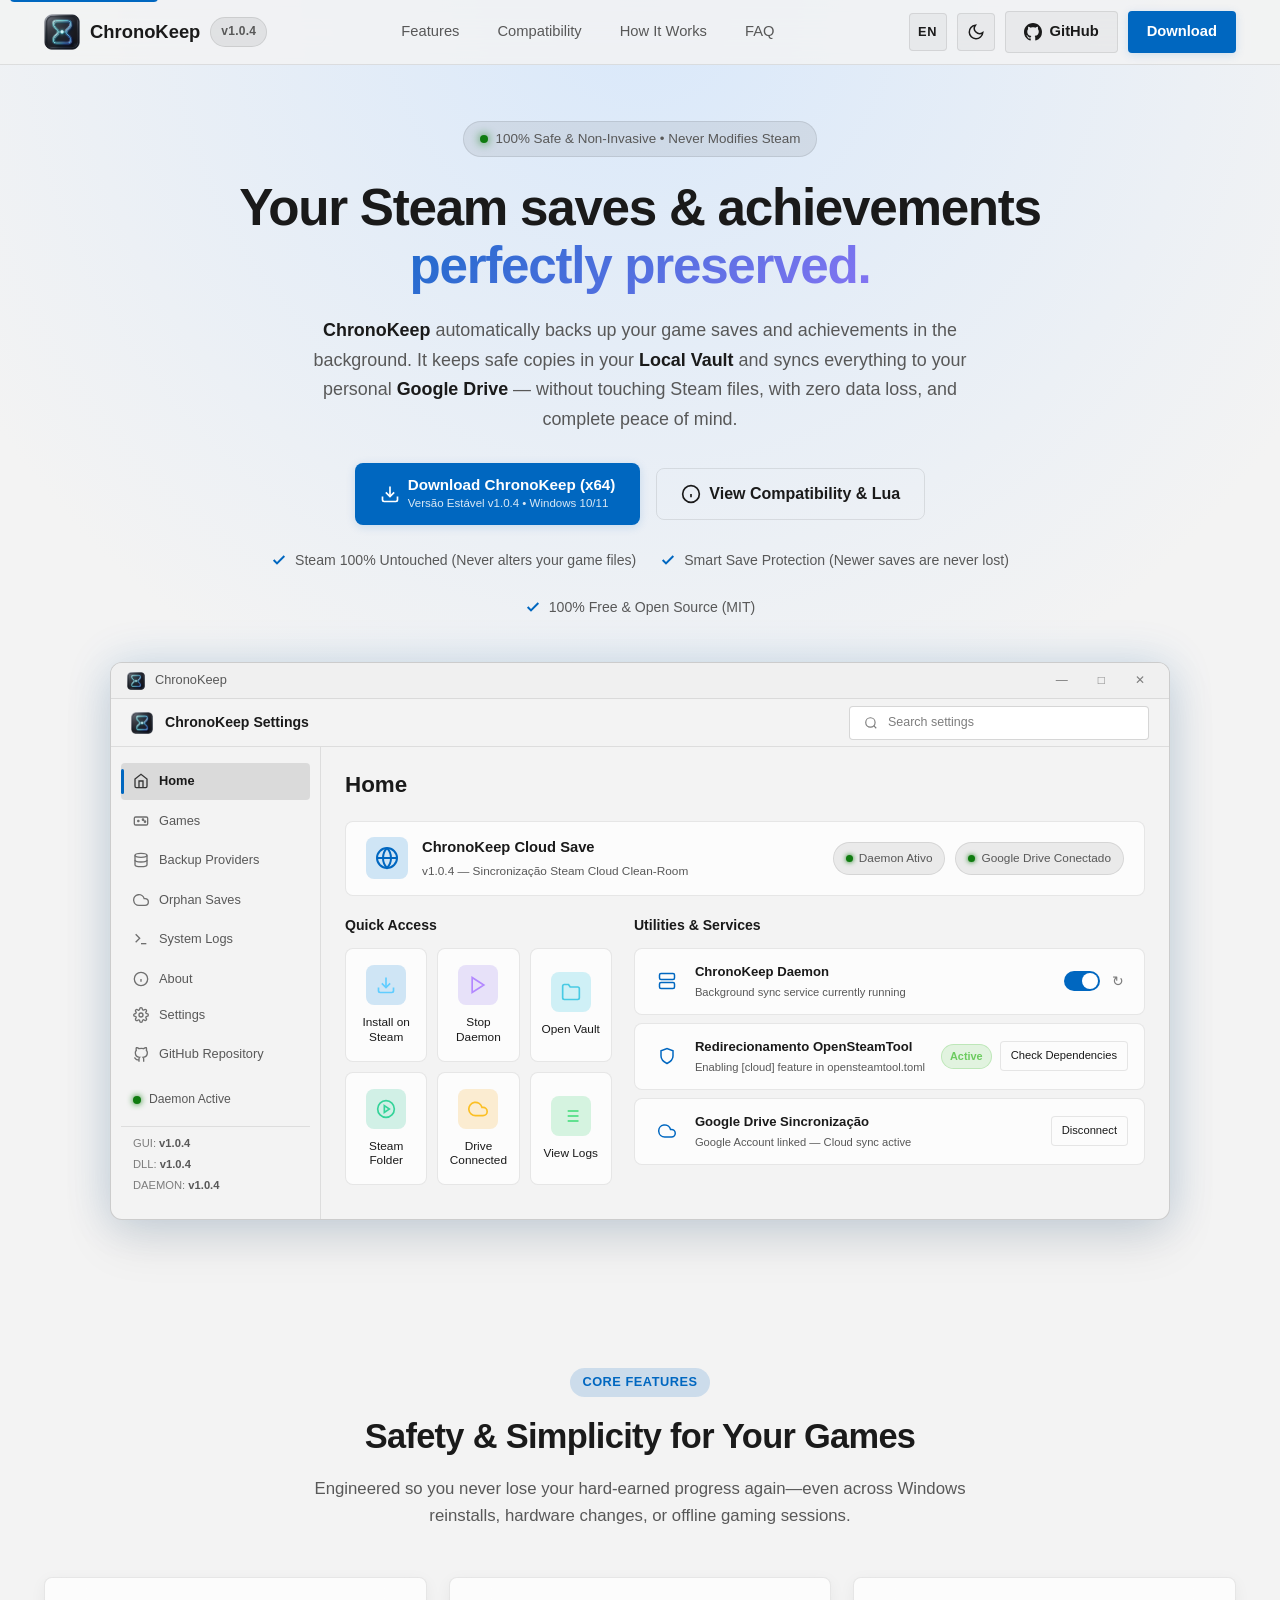
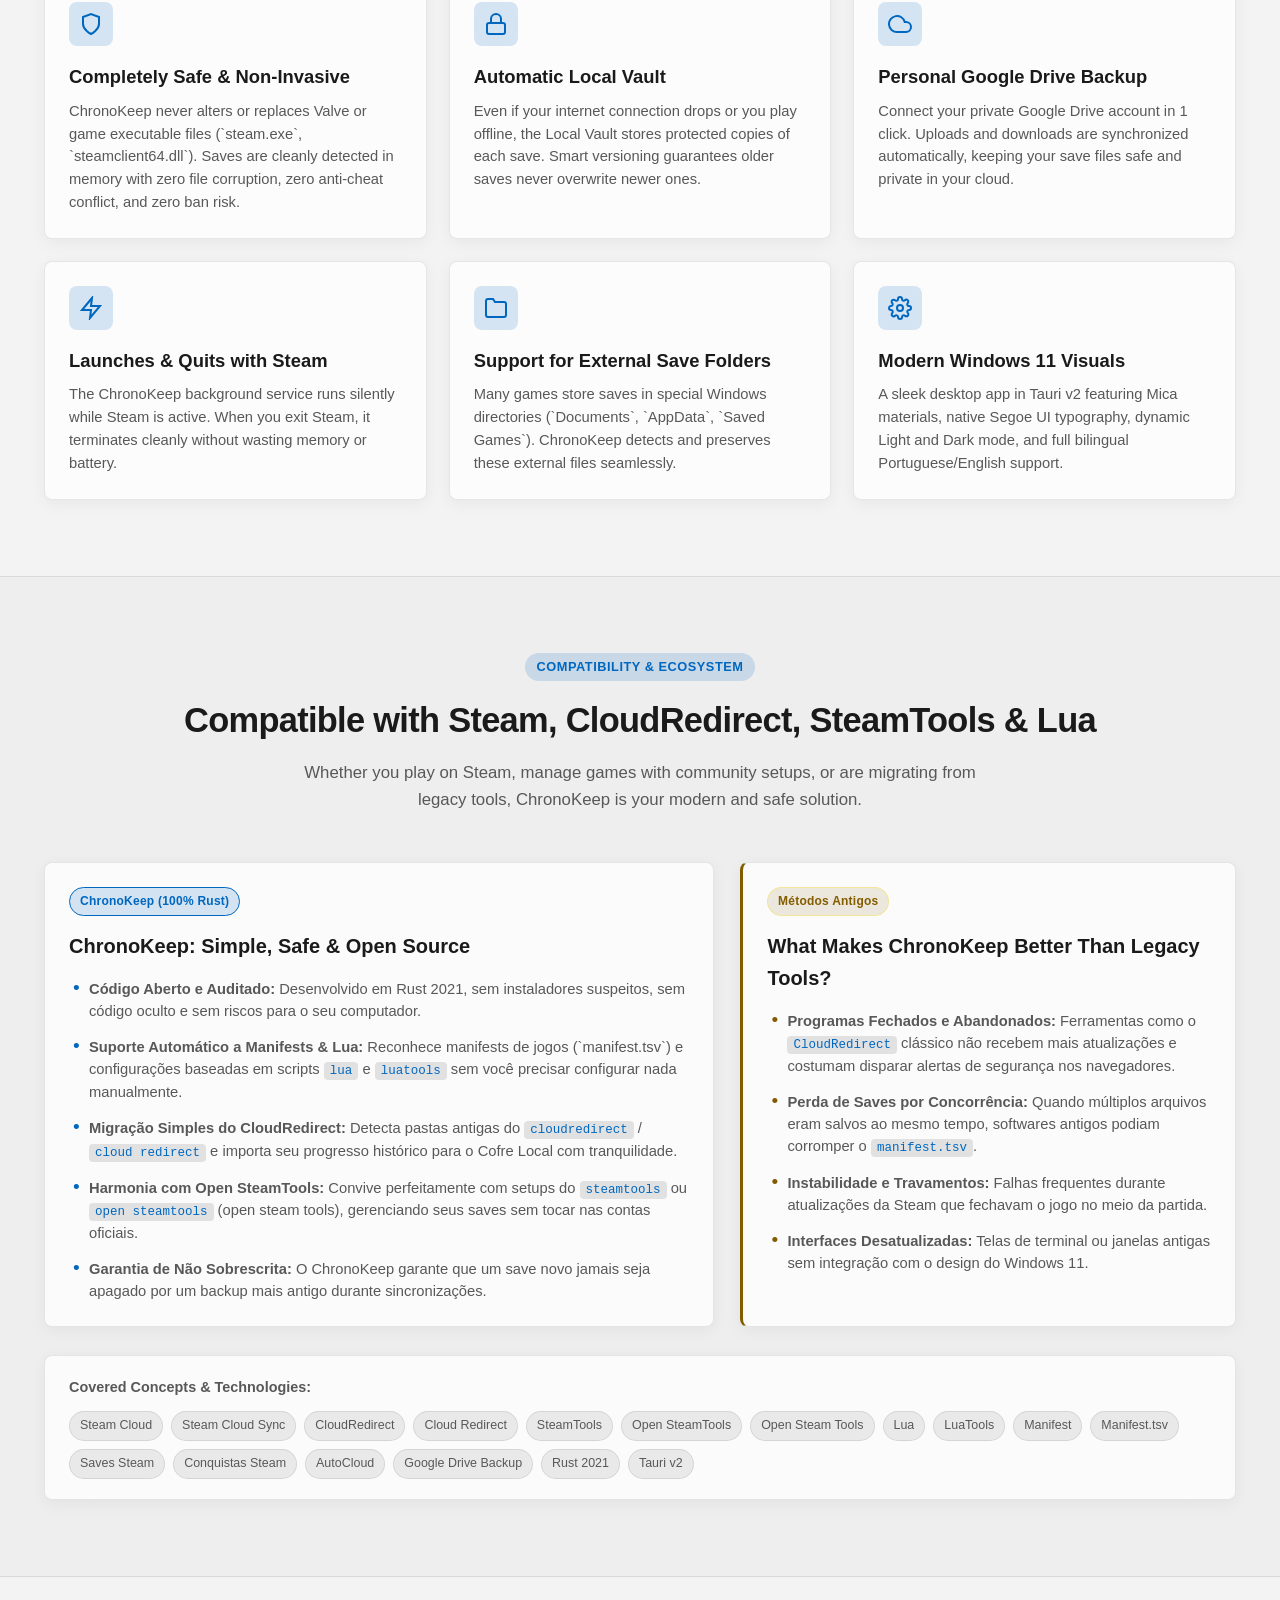
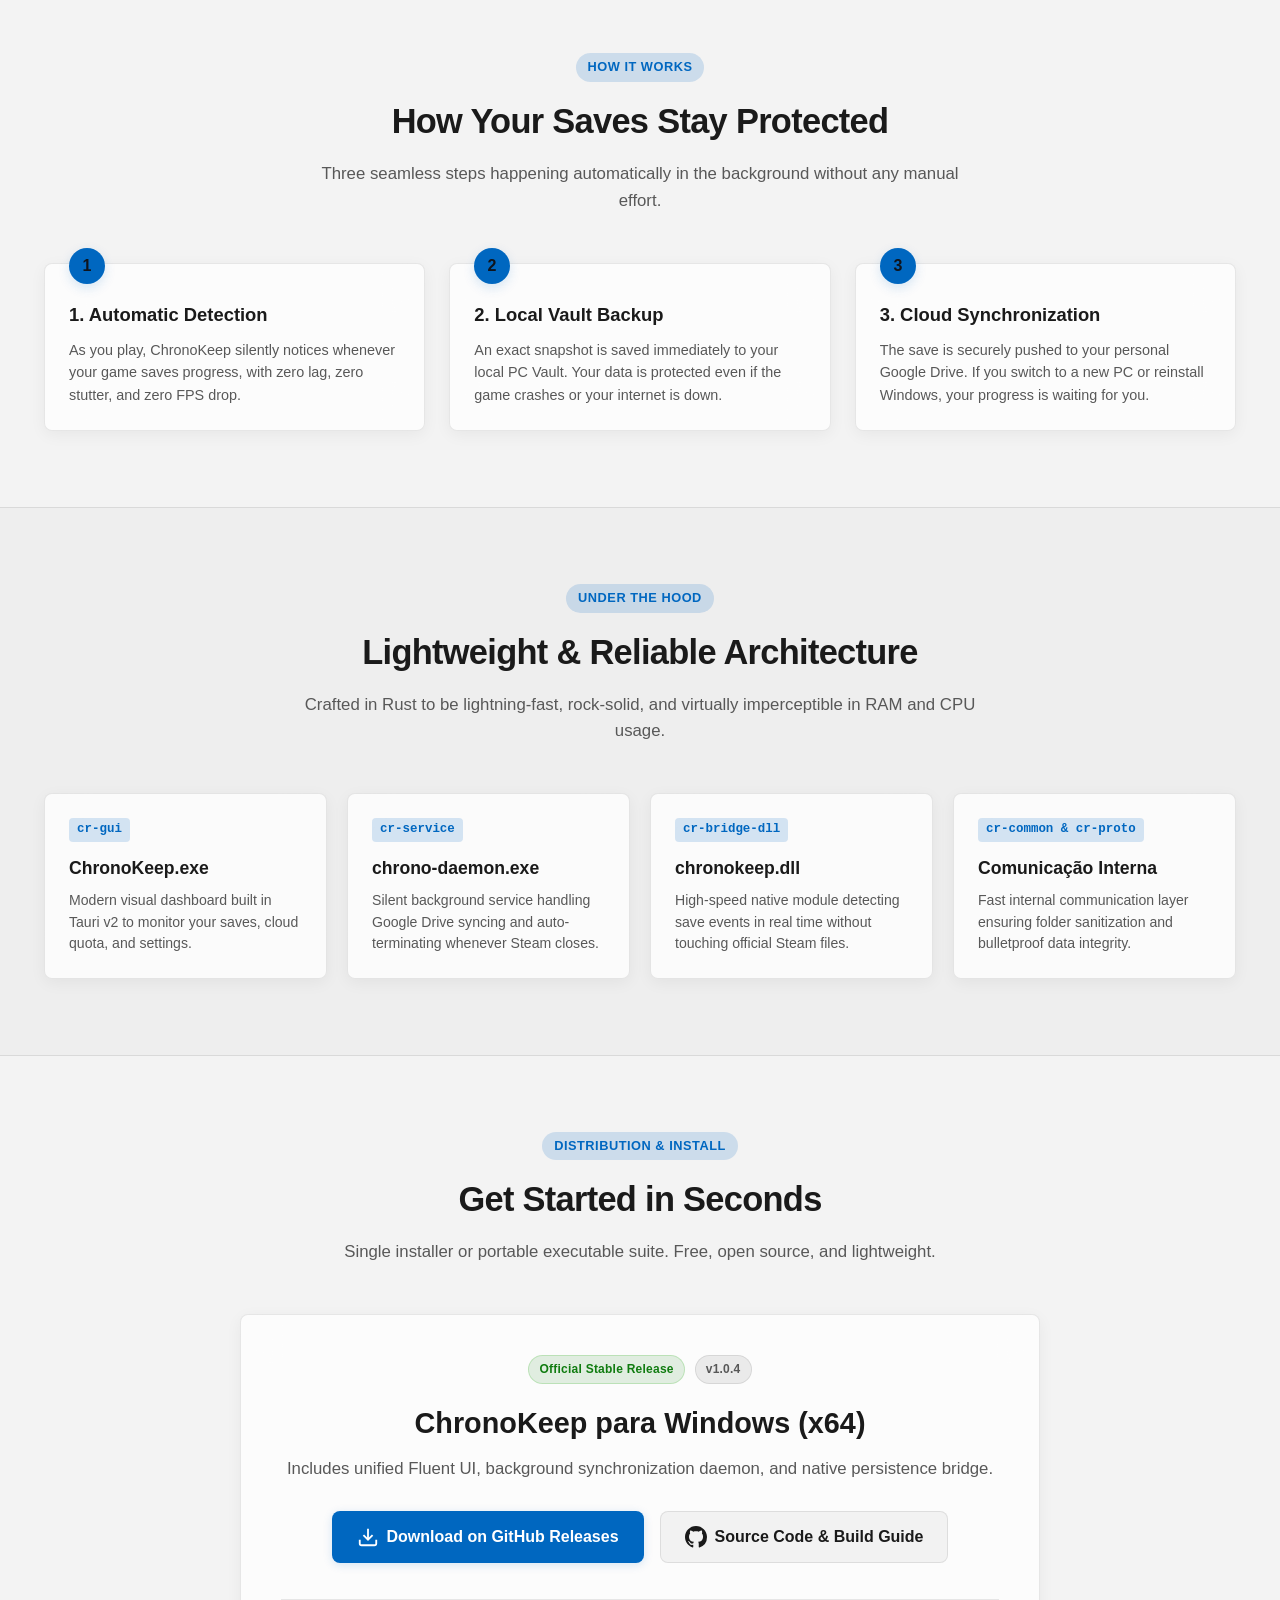
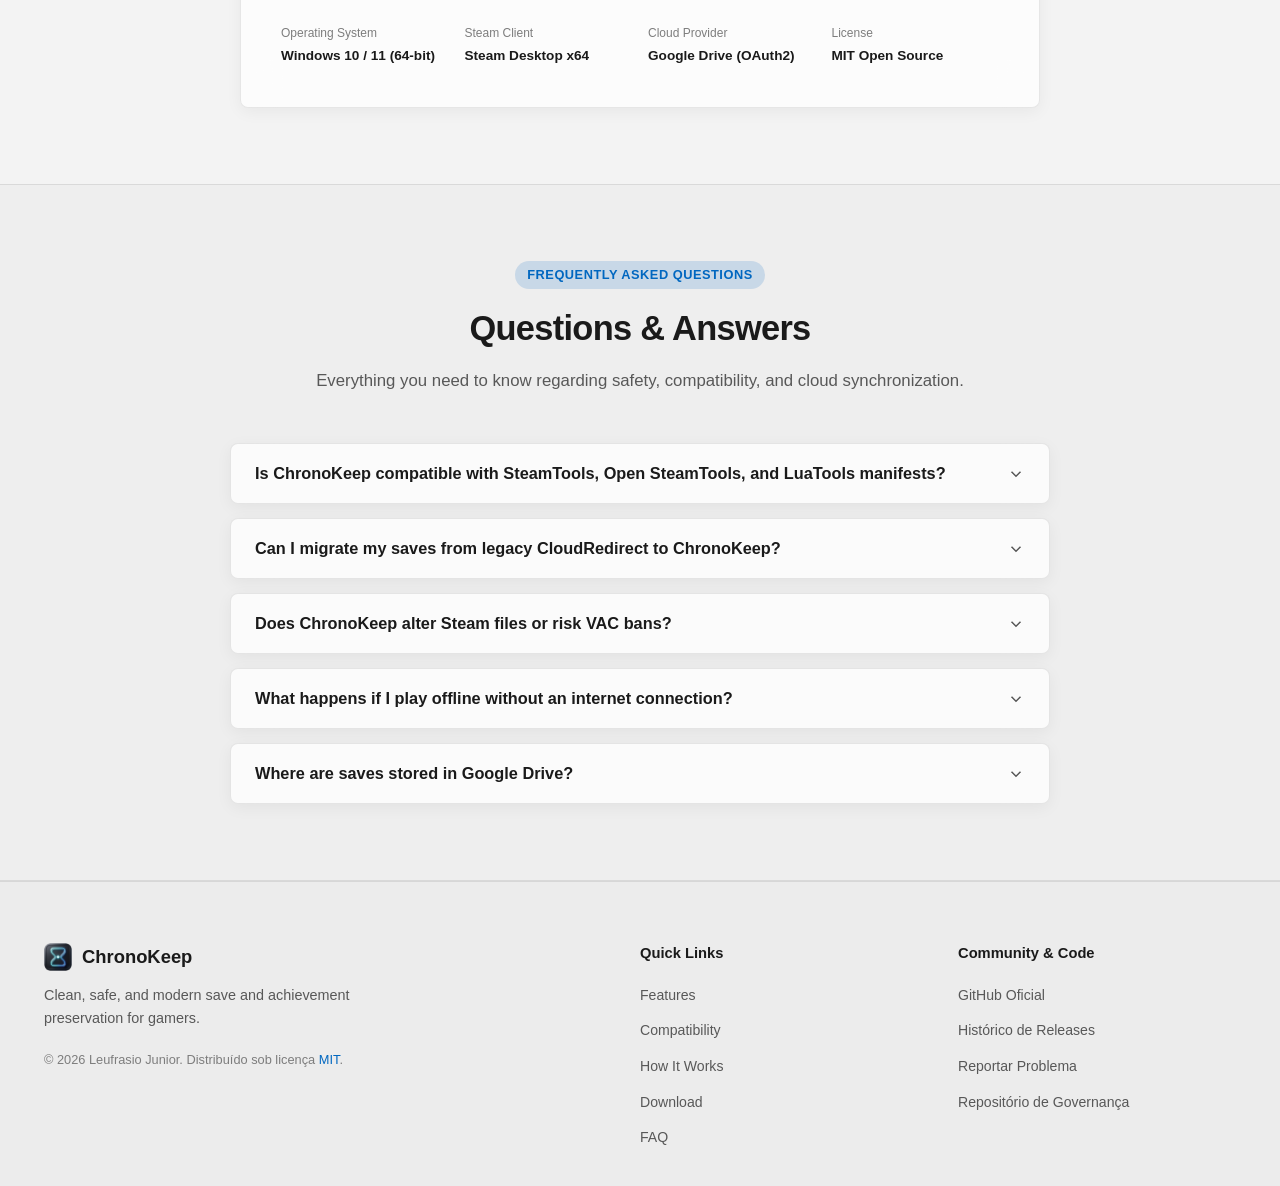
==== commit 9ff8835c: "refactor(pages): switch to centered SaaS hero with grand 1060px widescreen app showcase" ====
--- a/index.html
+++ b/index.html
@@ -173,7 +173,7 @@
             </a>
           </div>
 
-          <div class="hero-highlights">
+          <div class="hero-highlights-row">
             <div class="highlight-item">
               <svg class="check-icon" width="16" height="16" viewBox="0 0 24 24" fill="none" stroke="currentColor" stroke-width="3">
                 <polyline points="20 6 9 17 4 12"></polyline>
@@ -195,7 +195,7 @@
           </div>
         </div>
 
-        <!-- Windows 11 Fluent App Window Mockup (100% Fiel à Interface Real do ChronoKeep) -->
+        <!-- Grand Windows 11 App Window Showcase (1060px Max Width — Full Desktop Space) -->
         <div class="hero-visual" aria-hidden="true">
           <div class="fluent-window-frame">
             <!-- Win11 Titlebar -->
@@ -218,7 +218,7 @@
                 <span class="subheader-title" data-i18n="mockup.app_header">Configurações do ChronoKeep</span>
               </div>
               <div class="mockup-search-box">
-                <svg width="13" height="13" viewBox="0 0 24 24" fill="none" stroke="currentColor" stroke-width="2">
+                <svg width="14" height="14" viewBox="0 0 24 24" fill="none" stroke="currentColor" stroke-width="2">
                   <circle cx="11" cy="11" r="8"></circle>
                   <line x1="21" y1="21" x2="16.65" y2="16.65"></line>
                 </svg>
@@ -233,7 +233,7 @@
                 <div class="mockup-nav-group top">
                   <div class="mockup-nav-item active">
                     <span class="mockup-active-bar"></span>
-                    <svg width="15" height="15" viewBox="0 0 24 24" fill="none" stroke="currentColor" stroke-width="2">
+                    <svg width="16" height="16" viewBox="0 0 24 24" fill="none" stroke="currentColor" stroke-width="2">
                       <path d="M3 9l9-7 9 7v11a2 2 0 0 1-2 2H5a2 2 0 0 1-2-2z"></path>
                       <polyline points="9 22 9 12 15 12 15 22"></polyline>
                     </svg>
@@ -241,7 +241,7 @@
                   </div>
 
                   <div class="mockup-nav-item">
-                    <svg width="15" height="15" viewBox="0 0 24 24" fill="none" stroke="currentColor" stroke-width="2">
+                    <svg width="16" height="16" viewBox="0 0 24 24" fill="none" stroke="currentColor" stroke-width="2">
                       <rect x="2" y="6" width="20" height="12" rx="2"></rect>
                       <path d="M6 12h4m-2-2v4m7-3a1 1 0 1 0 0-2 1 1 0 0 0 0 2zm3 3a1 1 0 1 0 0-2 1 1 0 0 0 0 2z"></path>
                     </svg>
@@ -249,7 +249,7 @@
                   </div>
 
                   <div class="mockup-nav-item">
-                    <svg width="15" height="15" viewBox="0 0 24 24" fill="none" stroke="currentColor" stroke-width="2">
+                    <svg width="16" height="16" viewBox="0 0 24 24" fill="none" stroke="currentColor" stroke-width="2">
                       <ellipse cx="12" cy="5" rx="9" ry="3"></ellipse>
                       <path d="M21 12c0 1.66-4 3-9 3s-9-1.34-9-3"></path>
                       <path d="M3 5v14c0 1.66 4 3 9 3s9-1.34 9-3V5"></path>
@@ -258,14 +258,14 @@
                   </div>
 
                   <div class="mockup-nav-item">
-                    <svg width="15" height="15" viewBox="0 0 24 24" fill="none" stroke="currentColor" stroke-width="2">
+                    <svg width="16" height="16" viewBox="0 0 24 24" fill="none" stroke="currentColor" stroke-width="2">
                       <path d="M18 10h-1.26A8 8 0 1 0 9 20h9a5 5 0 0 0 0-10z"></path>
                     </svg>
                     <span data-i18n="mockup.nav_saves">Saves Órfãos</span>
                   </div>
 
                   <div class="mockup-nav-item">
-                    <svg width="15" height="15" viewBox="0 0 24 24" fill="none" stroke="currentColor" stroke-width="2">
+                    <svg width="16" height="16" viewBox="0 0 24 24" fill="none" stroke="currentColor" stroke-width="2">
                       <polyline points="4 17 10 11 4 5"></polyline>
                       <line x1="12" y1="19" x2="20" y2="19"></line>
                     </svg>
@@ -273,7 +273,7 @@
                   </div>
 
                   <div class="mockup-nav-item">
-                    <svg width="15" height="15" viewBox="0 0 24 24" fill="none" stroke="currentColor" stroke-width="2">
+                    <svg width="16" height="16" viewBox="0 0 24 24" fill="none" stroke="currentColor" stroke-width="2">
                       <circle cx="12" cy="12" r="10"></circle>
                       <line x1="12" y1="16" x2="12" y2="12"></line>
                       <line x1="12" y1="8" x2="12.01" y2="8"></line>
@@ -284,14 +284,14 @@
 
                 <div class="mockup-nav-group bottom">
                   <div class="mockup-nav-item">
-                    <svg width="15" height="15" viewBox="0 0 24 24" fill="none" stroke="currentColor" stroke-width="2">
+                    <svg width="16" height="16" viewBox="0 0 24 24" fill="none" stroke="currentColor" stroke-width="2">
                       <circle cx="12" cy="12" r="3"></circle>
                       <path d="M19.4 15a1.65 1.65 0 0 0 .33 1.82l.06.06a2 2 0 0 1 0 2.83 2 2 0 0 1-2.83 0l-.06-.06a1.65 1.65 0 0 0-1.82-.33 1.65 1.65 0 0 0-1 1.51V21a2 2 0 0 1-2 2 2 2 0 0 1-2-2v-.09A1.65 1.65 0 0 0 9 19.4a1.65 1.65 0 0 0-1.82.33l-.06.06a2 2 0 0 1-2.83 0 2 2 0 0 1 0-2.83l.06-.06a1.65 1.65 0 0 0 .33-1.82 1.65 1.65 0 0 0-1.51-1H3a2 2 0 0 1-2-2 2 2 0 0 1 2-2h.09A1.65 1.65 0 0 0 4.6 9a1.65 1.65 0 0 0-.33-1.82l-.06-.06a2 2 0 0 1 0-2.83 2 2 0 0 1 2.83 0l.06.06a1.65 1.65 0 0 0 1.82.33H9a1.65 1.65 0 0 0 1-1.51V3a2 2 0 0 1 2-2 2 2 0 0 1 2 2v.09a1.65 1.65 0 0 0 1 1.51 1.65 1.65 0 0 0 1.82-.33l.06-.06a2 2 0 0 1 2.83 0 2 2 0 0 1 0 2.83l-.06.06a1.65 1.65 0 0 0-.33 1.82V9a1.65 1.65 0 0 0 1.51 1H21a2 2 0 0 1 2 2 2 2 0 0 1-2 2h-.09a1.65 1.65 0 0 0-1.51 1z"></path>
                     </svg>
                     <span data-i18n="mockup.nav_settings">Configurações</span>
                   </div>
                   <div class="mockup-nav-item">
-                    <svg width="15" height="15" viewBox="0 0 24 24" fill="none" stroke="currentColor" stroke-width="2">
+                    <svg width="16" height="16" viewBox="0 0 24 24" fill="none" stroke="currentColor" stroke-width="2">
                       <path d="M9 19c-5 1.5-5-2.5-7-3m14 6v-3.87a3.37 3.37 0 0 0-.94-2.61c3.14-.35 6.44-1.54 6.44-7A5.44 5.44 0 0 0 20 4.77 5.07 5.07 0 0 0 19.91 1S18.73.65 16 2.48a13.38 13.38 0 0 0-7 0C6.27.65 5.09 1 5.09 1A5.07 5.07 0 0 0 5 4.77a5.44 5.44 0 0 0-1.5 3.78c0 5.42 3.3 6.61 6.44 7A3.37 3.37 0 0 0 9 18.13V22"></path>
                     </svg>
                     <span data-i18n="mockup.nav_github">Repositório GitHub</span>
@@ -320,7 +320,7 @@
                 <div class="mockup-hero-card">
                   <div class="mockup-hero-left">
                     <div class="mockup-globe-icon">
-                      <svg width="22" height="22" viewBox="0 0 24 24" fill="none" stroke="currentColor" stroke-width="2">
+                      <svg width="24" height="24" viewBox="0 0 24 24" fill="none" stroke="currentColor" stroke-width="2">
                         <circle cx="12" cy="12" r="10"></circle>
                         <path d="M12 2a14.5 14.5 0 0 0 0 20 14.5 14.5 0 0 0 0-20"></path>
                         <path d="M2 12h20"></path>
@@ -349,7 +349,7 @@
                     <div class="mockup-quick-grid">
                       <div class="mockup-tile">
                         <div class="tile-icon-box blue">
-                          <svg width="18" height="18" viewBox="0 0 24 24" fill="none" stroke="currentColor" stroke-width="2">
+                          <svg width="20" height="20" viewBox="0 0 24 24" fill="none" stroke="currentColor" stroke-width="2">
                             <path d="M21 15v4a2 2 0 0 1-2 2H5a2 2 0 0 1-2-2v-4"></path>
                             <polyline points="7 10 12 15 17 10"></polyline>
                             <line x1="12" y1="15" x2="12" y2="3"></line>
@@ -360,7 +360,7 @@
 
                       <div class="mockup-tile">
                         <div class="tile-icon-box purple">
-                          <svg width="18" height="18" viewBox="0 0 24 24" fill="none" stroke="currentColor" stroke-width="2">
+                          <svg width="20" height="20" viewBox="0 0 24 24" fill="none" stroke="currentColor" stroke-width="2">
                             <polygon points="5 3 19 12 5 21 5 3"></polygon>
                           </svg>
                         </div>
@@ -369,7 +369,7 @@
 
                       <div class="mockup-tile">
                         <div class="tile-icon-box cyan">
-                          <svg width="18" height="18" viewBox="0 0 24 24" fill="none" stroke="currentColor" stroke-width="2">
+                          <svg width="20" height="20" viewBox="0 0 24 24" fill="none" stroke="currentColor" stroke-width="2">
                             <path d="M22 19a2 2 0 0 1-2 2H4a2 2 0 0 1-2-2V5a2 2 0 0 1 2-2h5l2 3h9a2 2 0 0 1 2 2z"></path>
                           </svg>
                         </div>
@@ -378,7 +378,7 @@
 
                       <div class="mockup-tile">
                         <div class="tile-icon-box teal">
-                          <svg width="18" height="18" viewBox="0 0 24 24" fill="none" stroke="currentColor" stroke-width="2">
+                          <svg width="20" height="20" viewBox="0 0 24 24" fill="none" stroke="currentColor" stroke-width="2">
                             <circle cx="12" cy="12" r="10"></circle>
                             <polygon points="10 8 16 12 10 16 10 8"></polygon>
                           </svg>
@@ -388,7 +388,7 @@
 
                       <div class="mockup-tile">
                         <div class="tile-icon-box orange">
-                          <svg width="18" height="18" viewBox="0 0 24 24" fill="none" stroke="currentColor" stroke-width="2">
+                          <svg width="20" height="20" viewBox="0 0 24 24" fill="none" stroke="currentColor" stroke-width="2">
                             <path d="M18 10h-1.26A8 8 0 1 0 9 20h9a5 5 0 0 0 0-10z"></path>
                           </svg>
                         </div>
@@ -397,7 +397,7 @@
 
                       <div class="mockup-tile">
                         <div class="tile-icon-box green">
-                          <svg width="18" height="18" viewBox="0 0 24 24" fill="none" stroke="currentColor" stroke-width="2">
+                          <svg width="20" height="20" viewBox="0 0 24 24" fill="none" stroke="currentColor" stroke-width="2">
                             <line x1="8" y1="6" x2="21" y2="6"></line>
                             <line x1="8" y1="12" x2="21" y2="12"></line>
                             <line x1="8" y1="18" x2="21" y2="18"></line>
@@ -419,7 +419,7 @@
                       <div class="mockup-service-card">
                         <div class="service-left">
                           <div class="service-icon-box">
-                            <svg width="16" height="16" viewBox="0 0 24 24" fill="none" stroke="currentColor" stroke-width="2">
+                            <svg width="18" height="18" viewBox="0 0 24 24" fill="none" stroke="currentColor" stroke-width="2">
                               <rect x="2" y="2" width="20" height="8" rx="2" ry="2"></rect>
                               <rect x="2" y="14" width="20" height="8" rx="2" ry="2"></rect>
                               <line x1="6" y1="6" x2="6.01" y2="6"></line>
@@ -441,7 +441,7 @@
                       <div class="mockup-service-card">
                         <div class="service-left">
                           <div class="service-icon-box">
-                            <svg width="16" height="16" viewBox="0 0 24 24" fill="none" stroke="currentColor" stroke-width="2">
+                            <svg width="18" height="18" viewBox="0 0 24 24" fill="none" stroke="currentColor" stroke-width="2">
                               <path d="M12 22s8-4 8-10V5l-8-3-8 3v7c0 6 8 10 8 10z"></path>
                             </svg>
                           </div>
@@ -460,7 +460,7 @@
                       <div class="mockup-service-card">
                         <div class="service-left">
                           <div class="service-icon-box">
-                            <svg width="16" height="16" viewBox="0 0 24 24" fill="none" stroke="currentColor" stroke-width="2">
+                            <svg width="18" height="18" viewBox="0 0 24 24" fill="none" stroke="currentColor" stroke-width="2">
                               <path d="M18 10h-1.26A8 8 0 1 0 9 20h9a5 5 0 0 0 0-10z"></path>
                             </svg>
                           </div>
--- a/styles.css
+++ b/styles.css
@@ -40,7 +40,7 @@
   --radius-lg: 12px;
   --radius-xl: 18px;
   
-  --shadow-fluent: 0 16px 48px rgba(0, 0, 0, 0.45);
+  --shadow-fluent: 0 24px 64px rgba(0, 0, 0, 0.55);
   --shadow-card: 0 4px 16px rgba(0, 0, 0, 0.25);
   --transition-fast: 0.15s cubic-bezier(0, 0, 0, 1);
   --transition-smooth: 0.25s cubic-bezier(0.16, 1, 0.3, 1);
@@ -75,7 +75,7 @@
   --warning-bg: rgba(131, 92, 0, 0.12);
   --error-color: #C42B1C;
 
-  --shadow-fluent: 0 16px 48px rgba(0, 0, 0, 0.08);
+  --shadow-fluent: 0 20px 50px rgba(0, 0, 0, 0.1);
   --shadow-card: 0 4px 16px rgba(0, 0, 0, 0.05);
 }
 
@@ -123,7 +123,7 @@
 /* Container */
 .container {
   width: 100%;
-  max-width: 1300px;
+  max-width: 1240px;
   margin: 0 auto;
   padding: 0 24px;
 }
@@ -149,7 +149,7 @@
   align-items: center;
   justify-content: space-between;
   height: var(--nav-height);
-  max-width: 1300px;
+  max-width: 1240px;
   margin: 0 auto;
   padding: 0 24px;
   gap: 16px;
@@ -365,32 +365,40 @@
 }
 
 /* ==========================================================================
-   Hero Section & Layout
+   Hero Section — Centered Modern SaaS Layout
    ========================================================================== */
 .hero-section {
-  padding: 48px 0 64px;
+  padding: 56px 0 72px;
   position: relative;
 }
 
 .hero-container {
-  display: grid;
-  grid-template-columns: 1fr 1.38fr; /* Wide proportion for the real desktop UI */
-  align-items: center;
-  gap: 36px;
+  display: flex;
+  flex-direction: column;
+  align-items: center;
+  text-align: center;
+}
+
+.hero-content {
+  max-width: 860px;
+  margin: 0 auto;
+  display: flex;
+  flex-direction: column;
+  align-items: center;
 }
 
 .hero-pill-badge {
   display: inline-flex;
   align-items: center;
   gap: 8px;
-  padding: 6px 14px;
+  padding: 6px 16px;
   background: var(--bg-subtle-hover);
   border: 1px solid var(--card-border);
   border-radius: 999px;
-  font-size: 0.82rem;
+  font-size: 0.84rem;
   font-weight: 500;
   color: var(--text-secondary);
-  margin-bottom: 20px;
+  margin-bottom: 22px;
 }
 
 .status-dot {
@@ -409,11 +417,12 @@
 }
 
 .hero-title {
-  font-size: 2.9rem;
+  font-size: 3.2rem;
   line-height: 1.15;
   font-weight: 700;
   letter-spacing: -0.025em;
-  margin-bottom: 18px;
+  margin-bottom: 20px;
+  max-width: 820px;
 }
 
 .gradient-text {
@@ -424,11 +433,11 @@
 }
 
 .hero-description {
-  font-size: 1.05rem;
-  color: var(--text-secondary);
-  margin-bottom: 26px;
-  max-width: 500px;
-  line-height: 1.6;
+  font-size: 1.12rem;
+  color: var(--text-secondary);
+  margin-bottom: 28px;
+  max-width: 680px;
+  line-height: 1.65;
 }
 
 .hero-description strong {
@@ -438,21 +447,25 @@
 .hero-cta-group {
   display: flex;
   align-items: center;
-  gap: 14px;
-  margin-bottom: 26px;
+  justify-content: center;
+  gap: 16px;
+  margin-bottom: 24px;
   flex-wrap: wrap;
 }
 
-.hero-highlights {
-  display: flex;
-  flex-direction: column;
+.hero-highlights-row {
+  display: flex;
+  align-items: center;
+  justify-content: center;
+  gap: 24px;
+  flex-wrap: wrap;
+  margin-bottom: 44px;
+}
+
+.highlight-item {
+  display: flex;
+  align-items: center;
   gap: 8px;
-}
-
-.highlight-item {
-  display: flex;
-  align-items: center;
-  gap: 10px;
   font-size: 0.88rem;
   color: var(--text-secondary);
 }
@@ -463,31 +476,32 @@
 }
 
 /* ==========================================================================
-   Real ChronoKeep Window Mockup (100% Faithful Replica)
+   Widescreen Windows 11 App Showcase (1060px Max Width — Full Desktop Space)
    ========================================================================== */
 .hero-visual {
   width: 100%;
+  max-width: 1060px;
+  margin: 0 auto;
 }
 
 .fluent-window-frame {
   width: 100%;
-  background: rgba(26, 26, 26, 0.94);
-  backdrop-filter: blur(40px);
-  -webkit-backdrop-filter: blur(40px);
+  background: #202020;
   border: 1px solid var(--card-border-strong);
   border-radius: var(--radius-lg);
-  box-shadow: var(--shadow-fluent), 0 0 35px var(--accent-glow);
+  box-shadow: var(--shadow-fluent), 0 0 45px var(--accent-glow);
   overflow: hidden;
+  text-align: left;
   transition: transform var(--transition-smooth), box-shadow var(--transition-smooth);
 }
 
 [data-theme="light"] .fluent-window-frame {
-  background: rgba(248, 248, 248, 0.96);
+  background: #F3F3F3;
 }
 
 .fluent-window-frame:hover {
   transform: translateY(-2px);
-  box-shadow: var(--shadow-fluent), 0 0 45px var(--accent-glow);
+  box-shadow: var(--shadow-fluent), 0 0 55px var(--accent-glow);
 }
 
 /* Win11 Titlebar */
@@ -495,30 +509,30 @@
   display: flex;
   align-items: center;
   justify-content: space-between;
-  height: 34px;
-  padding: 0 14px;
-  background: rgba(18, 18, 18, 0.5);
+  height: 36px;
+  padding: 0 16px;
+  background: rgba(18, 18, 18, 0.6);
   border-bottom: 1px solid var(--card-border);
   user-select: none;
 }
 
 [data-theme="light"] .window-titlebar {
-  background: rgba(240, 240, 240, 0.7);
+  background: rgba(240, 240, 240, 0.8);
 }
 
 .window-info {
   display: flex;
   align-items: center;
-  gap: 8px;
+  gap: 10px;
 }
 
 .window-logo {
-  width: 16px;
-  height: 16px;
+  width: 18px;
+  height: 18px;
 }
 
 .window-title {
-  font-size: 0.76rem;
+  font-size: 0.8rem;
   color: var(--text-secondary);
   font-weight: 500;
 }
@@ -526,14 +540,14 @@
 .window-controls {
   display: flex;
   align-items: center;
-  gap: 12px;
-  font-size: 0.72rem;
+  gap: 14px;
+  font-size: 0.75rem;
   color: var(--text-tertiary);
 }
 
 .control-btn {
   cursor: pointer;
-  padding: 2px 6px;
+  padding: 2px 8px;
   border-radius: 3px;
   transition: background var(--transition-fast);
 }
@@ -553,8 +567,8 @@
   display: flex;
   align-items: center;
   justify-content: space-between;
-  height: 44px;
-  padding: 0 16px;
+  height: 48px;
+  padding: 0 20px;
   background: rgba(255, 255, 255, 0.02);
   border-bottom: 1px solid var(--card-border);
 }
@@ -562,49 +576,50 @@
 .subheader-brand {
   display: flex;
   align-items: center;
+  gap: 12px;
+}
+
+.subheader-logo {
+  width: 22px;
+  height: 22px;
+}
+
+.subheader-title {
+  font-size: 0.88rem;
+  font-weight: 600;
+  color: var(--text-primary);
+}
+
+.mockup-search-box {
+  display: flex;
+  align-items: center;
   gap: 10px;
-}
-
-.subheader-logo {
-  width: 20px;
-  height: 20px;
-}
-
-.subheader-title {
-  font-size: 0.8rem;
-  font-weight: 600;
-  color: var(--text-primary);
-}
-
-.mockup-search-box {
-  display: flex;
-  align-items: center;
-  gap: 8px;
-  background: rgba(255, 255, 255, 0.06);
-  border: 1px solid var(--card-border);
+  background: #2B2B2B;
+  border: 1px solid rgba(255, 255, 255, 0.16);
   border-radius: var(--radius-sm);
-  padding: 5px 12px;
-  font-size: 0.72rem;
+  padding: 6px 14px;
+  font-size: 0.78rem;
   color: var(--text-tertiary);
-  width: 240px;
+  width: 300px;
 }
 
 [data-theme="light"] .mockup-search-box {
   background: #FFFFFF;
+  border-color: rgba(0, 0, 0, 0.16);
 }
 
 /* Real App Body */
 .window-body {
   display: grid;
-  grid-template-columns: 145px 1fr;
-  min-height: 400px;
+  grid-template-columns: 210px 1fr;
+  min-height: 460px;
 }
 
 /* Left Sidebar Rail */
 .mockup-sidebar {
   background: rgba(255, 255, 255, 0.02);
   border-right: 1px solid var(--card-border);
-  padding: 12px 6px;
+  padding: 16px 10px;
   display: flex;
   flex-direction: column;
   justify-content: space-between;
@@ -613,16 +628,16 @@
 .mockup-nav-group {
   display: flex;
   flex-direction: column;
-  gap: 2px;
+  gap: 3px;
 }
 
 .mockup-nav-item {
   display: flex;
   align-items: center;
-  gap: 8px;
-  padding: 6px 10px;
+  gap: 10px;
+  padding: 8px 12px;
   border-radius: var(--radius-sm);
-  font-size: 0.72rem;
+  font-size: 0.8rem;
   color: var(--text-secondary);
   cursor: pointer;
   position: relative;
@@ -632,7 +647,7 @@
 
 .mockup-nav-item svg {
   flex-shrink: 0;
-  opacity: 0.8;
+  opacity: 0.85;
 }
 
 .mockup-nav-item.active {
@@ -644,8 +659,8 @@
 .mockup-active-bar {
   position: absolute;
   left: 0;
-  top: 4px;
-  bottom: 4px;
+  top: 6px;
+  bottom: 6px;
   width: 3px;
   border-radius: 2px;
   background: var(--accent-color);
@@ -654,149 +669,153 @@
 .mockup-system-status {
   display: flex;
   align-items: center;
+  gap: 8px;
+  padding: 8px 12px;
+  font-size: 0.76rem;
+  font-weight: 500;
+  color: var(--text-secondary);
+  margin-top: 6px;
+}
+
+.status-dot-mini {
+  width: 8px;
+  height: 8px;
+  border-radius: 50%;
+  background: var(--success-color);
+  box-shadow: 0 0 6px var(--success-color);
+}
+
+.mockup-sidebar-versions {
+  padding: 8px 12px;
+  font-size: 0.7rem;
+  color: var(--text-tertiary);
+  border-top: 1px solid var(--card-border);
+  margin-top: 6px;
+  display: flex;
+  flex-direction: column;
+  gap: 3px;
+}
+
+.mockup-sidebar-versions strong {
+  color: var(--text-secondary);
+}
+
+/* Main Real Content Viewport */
+.mockup-main {
+  padding: 20px 24px;
+  display: flex;
+  flex-direction: column;
+  gap: 18px;
+}
+
+.mockup-page-title {
+  font-size: 1.4rem;
+  font-weight: 700;
+  color: var(--text-primary);
+}
+
+/* Hero Status Banner */
+.mockup-hero-card {
+  display: flex;
+  align-items: center;
+  justify-content: space-between;
+  padding: 14px 20px;
+  background: var(--card-bg);
+  border: 1px solid var(--card-border);
+  border-radius: var(--radius-md);
+  gap: 16px;
+}
+
+.mockup-hero-left {
+  display: flex;
+  align-items: center;
+  gap: 14px;
+}
+
+.mockup-globe-icon {
+  width: 42px;
+  height: 42px;
+  border-radius: var(--radius-md);
+  background: rgba(0, 120, 212, 0.18);
+  color: var(--accent-color);
+  display: flex;
+  align-items: center;
+  justify-content: center;
+  flex-shrink: 0;
+}
+
+.mockup-hero-title {
+  font-size: 0.92rem;
+  font-weight: 600;
+  color: var(--text-primary);
+}
+
+.mockup-hero-sub {
+  font-size: 0.74rem;
+  color: var(--text-secondary);
+  margin-top: 2px;
+}
+
+.mockup-hero-badges {
+  display: flex;
+  gap: 10px;
+  flex-shrink: 0;
+}
+
+.mockup-badge-pill {
+  display: inline-flex;
+  align-items: center;
   gap: 6px;
-  padding: 6px 10px;
-  font-size: 0.7rem;
+  padding: 6px 12px;
+  border-radius: 999px;
+  font-size: 0.74rem;
   font-weight: 500;
-  color: var(--text-secondary);
-  margin-top: 4px;
-}
-
-.status-dot-mini {
+  background: var(--bg-subtle-hover);
+  border: 1px solid var(--card-border);
+  color: var(--text-secondary);
+  white-space: nowrap;
+}
+
+.badge-dot-green {
   width: 7px;
   height: 7px;
   border-radius: 50%;
   background: var(--success-color);
-  box-shadow: 0 0 6px var(--success-color);
-}
-
-.mockup-sidebar-versions {
-  padding: 6px 10px;
-  font-size: 0.65rem;
-  color: var(--text-tertiary);
-  border-top: 1px solid var(--card-border);
-  margin-top: 4px;
-  display: flex;
-  flex-direction: column;
-  gap: 2px;
-}
-
-.mockup-sidebar-versions strong {
-  color: var(--text-secondary);
-}
-
-/* Main Real Content View */
-.mockup-main {
-  padding: 14px 18px;
-  display: flex;
-  flex-direction: column;
-  gap: 12px;
-}
-
-.mockup-page-title {
-  font-size: 1.25rem;
-  font-weight: 700;
-  color: var(--text-primary);
-}
-
-/* Hero Status Banner */
-.mockup-hero-card {
-  display: flex;
-  align-items: center;
-  justify-content: space-between;
-  padding: 10px 14px;
-  background: var(--card-bg);
-  border: 1px solid var(--card-border);
-  border-radius: var(--radius-md);
-  gap: 12px;
-}
-
-.mockup-hero-left {
-  display: flex;
-  align-items: center;
-  gap: 12px;
-}
-
-.mockup-globe-icon {
-  width: 36px;
-  height: 36px;
-  border-radius: var(--radius-md);
-  background: rgba(0, 120, 212, 0.18);
-  color: var(--accent-color);
-  display: flex;
-  align-items: center;
-  justify-content: center;
-  flex-shrink: 0;
-}
-
-.mockup-hero-title {
-  font-size: 0.82rem;
-  font-weight: 600;
-  color: var(--text-primary);
-}
-
-.mockup-hero-sub {
-  font-size: 0.68rem;
-  color: var(--text-secondary);
-}
-
-.mockup-hero-badges {
-  display: flex;
-  gap: 6px;
-  flex-shrink: 0;
-}
-
-.mockup-badge-pill {
-  display: inline-flex;
-  align-items: center;
-  gap: 5px;
-  padding: 4px 8px;
-  border-radius: 999px;
-  font-size: 0.68rem;
-  font-weight: 500;
-  background: rgba(255, 255, 255, 0.05);
-  border: 1px solid var(--card-border);
-  color: var(--text-secondary);
-  white-space: nowrap;
-}
-
-.badge-dot-green {
-  width: 6px;
-  height: 6px;
-  border-radius: 50%;
-  background: var(--success-color);
+  box-shadow: 0 0 5px var(--success-color);
 }
 
 /* Two-Column Grid: Acesso Rápido & Utilitários */
 .mockup-two-col {
   display: grid;
   grid-template-columns: 1fr 1.35fr;
-  gap: 14px;
+  gap: 22px;
 }
 
 .mockup-section-heading {
-  font-size: 0.78rem;
-  font-weight: 600;
-  color: var(--text-primary);
-  margin-bottom: 8px;
-}
-
-/* Quick Access Grid Tiles (3x2) */
+  font-size: 0.88rem;
+  font-weight: 600;
+  color: var(--text-primary);
+  margin-bottom: 12px;
+}
+
+/* Quick Access Grid Tiles (3x2) - Spacious & Proportional */
 .mockup-quick-grid {
   display: grid;
   grid-template-columns: repeat(3, 1fr);
-  gap: 6px;
+  gap: 10px;
 }
 
 .mockup-tile {
   background: var(--card-bg);
   border: 1px solid var(--card-border);
-  border-radius: var(--radius-sm);
-  padding: 8px 4px;
+  border-radius: var(--radius-md);
+  padding: 16px 10px;
+  min-height: 98px;
   display: flex;
   flex-direction: column;
   align-items: center;
-  gap: 6px;
+  justify-content: center;
+  gap: 10px;
   text-align: center;
   cursor: pointer;
   transition: all 0.12s ease;
@@ -805,13 +824,14 @@
 .mockup-tile:hover {
   background: var(--card-bg-hover);
   border-color: var(--card-border-strong);
-  transform: translateY(-1px);
+  transform: translateY(-2px);
+  box-shadow: 0 4px 10px rgba(0, 0, 0, 0.2);
 }
 
 .tile-icon-box {
-  width: 32px;
-  height: 32px;
-  border-radius: var(--radius-sm);
+  width: 40px;
+  height: 40px;
+  border-radius: var(--radius-md);
   display: flex;
   align-items: center;
   justify-content: center;
@@ -825,40 +845,46 @@
 .tile-icon-box.green { background: rgba(34, 197, 94, 0.18); color: #4ADE80; }
 
 .mockup-tile-label {
-  font-size: 0.65rem;
+  font-size: 0.74rem;
   font-weight: 500;
   color: var(--text-primary);
-  line-height: 1.15;
+  line-height: 1.25;
 }
 
 /* Utilitários e Serviços List */
 .mockup-services-list {
   display: flex;
   flex-direction: column;
-  gap: 6px;
+  gap: 8px;
 }
 
 .mockup-service-card {
   background: var(--card-bg);
   border: 1px solid var(--card-border);
-  border-radius: var(--radius-sm);
-  padding: 8px 10px;
+  border-radius: var(--radius-md);
+  padding: 12px 16px;
   display: flex;
   align-items: center;
   justify-content: space-between;
-  gap: 8px;
+  gap: 16px;
+  transition: all 0.12s ease;
+}
+
+.mockup-service-card:hover {
+  background: var(--card-bg-hover);
+  border-color: var(--card-border-strong);
 }
 
 .service-left {
   display: flex;
   align-items: center;
-  gap: 10px;
+  gap: 12px;
   min-width: 0;
 }
 
 .service-icon-box {
-  width: 28px;
-  height: 28px;
+  width: 32px;
+  height: 32px;
   border-radius: var(--radius-sm);
   background: rgba(255, 255, 255, 0.04);
   color: var(--accent-color);
@@ -869,15 +895,16 @@
 }
 
 .service-name {
-  font-size: 0.72rem;
+  font-size: 0.82rem;
   font-weight: 600;
   color: var(--text-primary);
   white-space: nowrap;
 }
 
 .service-desc {
-  font-size: 0.62rem;
-  color: var(--text-secondary);
+  font-size: 0.7rem;
+  color: var(--text-secondary);
+  margin-top: 2px;
   white-space: nowrap;
   overflow: hidden;
   text-overflow: ellipsis;
@@ -886,14 +913,14 @@
 .service-right {
   display: flex;
   align-items: center;
-  gap: 6px;
+  gap: 8px;
   flex-shrink: 0;
 }
 
 /* Controls inside service cards */
 .mockup-switch {
-  width: 32px;
-  height: 18px;
+  width: 36px;
+  height: 20px;
   border-radius: 999px;
   background: var(--accent-bg);
   display: inline-flex;
@@ -903,27 +930,27 @@
 }
 
 .mockup-switch .switch-knob {
-  width: 14px;
-  height: 14px;
+  width: 16px;
+  height: 16px;
   border-radius: 50%;
   background: #FFFFFF;
-  transform: translateX(14px);
+  transform: translateX(16px);
 }
 
 .mockup-refresh-btn {
-  font-size: 0.8rem;
+  font-size: 0.9rem;
   color: var(--text-tertiary);
   cursor: pointer;
-  padding: 2px;
+  padding: 4px;
 }
 
 .mockup-pill-active {
   background: rgba(108, 203, 95, 0.18);
   color: #6CCB5F;
   border: 1px solid rgba(108, 203, 95, 0.3);
-  font-size: 0.62rem;
-  font-weight: 600;
-  padding: 2px 6px;
+  font-size: 0.68rem;
+  font-weight: 600;
+  padding: 3px 8px;
   border-radius: 999px;
 }
 
@@ -931,9 +958,9 @@
   background: rgba(255, 255, 255, 0.08);
   border: 1px solid var(--card-border);
   color: var(--text-primary);
-  font-size: 0.62rem;
+  font-size: 0.7rem;
   font-weight: 500;
-  padding: 3px 6px;
+  padding: 5px 10px;
   border-radius: var(--radius-sm);
   white-space: nowrap;
 }
@@ -942,7 +969,7 @@
    Sections Common
    ========================================================================== */
 .section {
-  padding: 70px 0;
+  padding: 76px 0;
 }
 
 .section-alt {
@@ -956,7 +983,7 @@
 }
 
 .section-header {
-  margin-bottom: 44px;
+  margin-bottom: 48px;
 }
 
 .text-center {
@@ -977,7 +1004,7 @@
 }
 
 .section-title {
-  font-size: 2.1rem;
+  font-size: 2.15rem;
   font-weight: 700;
   letter-spacing: -0.02em;
   margin-bottom: 12px;
@@ -1410,34 +1437,18 @@
 /* ==========================================================================
    Responsive Breakpoints
    ========================================================================== */
-@media (max-width: 1150px) {
-  .hero-container {
+@media (max-width: 1060px) {
+  .hero-title {
+    font-size: 2.7rem;
+  }
+
+  .window-body {
+    grid-template-columns: 180px 1fr;
+  }
+
+  .mockup-two-col {
     grid-template-columns: 1fr;
-    text-align: center;
-    gap: 40px;
-  }
-
-  .hero-content {
-    display: flex;
-    flex-direction: column;
-    align-items: center;
-  }
-
-  .hero-description {
-    max-width: 620px;
-  }
-
-  .hero-cta-group {
-    justify-content: center;
-  }
-
-  .hero-highlights {
-    align-items: center;
-  }
-
-  .fluent-window-frame {
-    max-width: 760px;
-    margin: 0 auto;
+    gap: 16px;
   }
 
   .comparison-grid {
@@ -1488,7 +1499,7 @@
   }
 
   .hero-title {
-    font-size: 2.3rem;
+    font-size: 2.2rem;
   }
 
   .window-body {
@@ -1499,8 +1510,14 @@
     display: none;
   }
 
-  .mockup-two-col {
-    grid-template-columns: 1fr;
+  .mockup-search-box {
+    display: none;
+  }
+
+  .hero-highlights-row {
+    flex-direction: column;
+    gap: 10px;
+    align-items: center;
   }
 
   .dl-requirements-grid {
